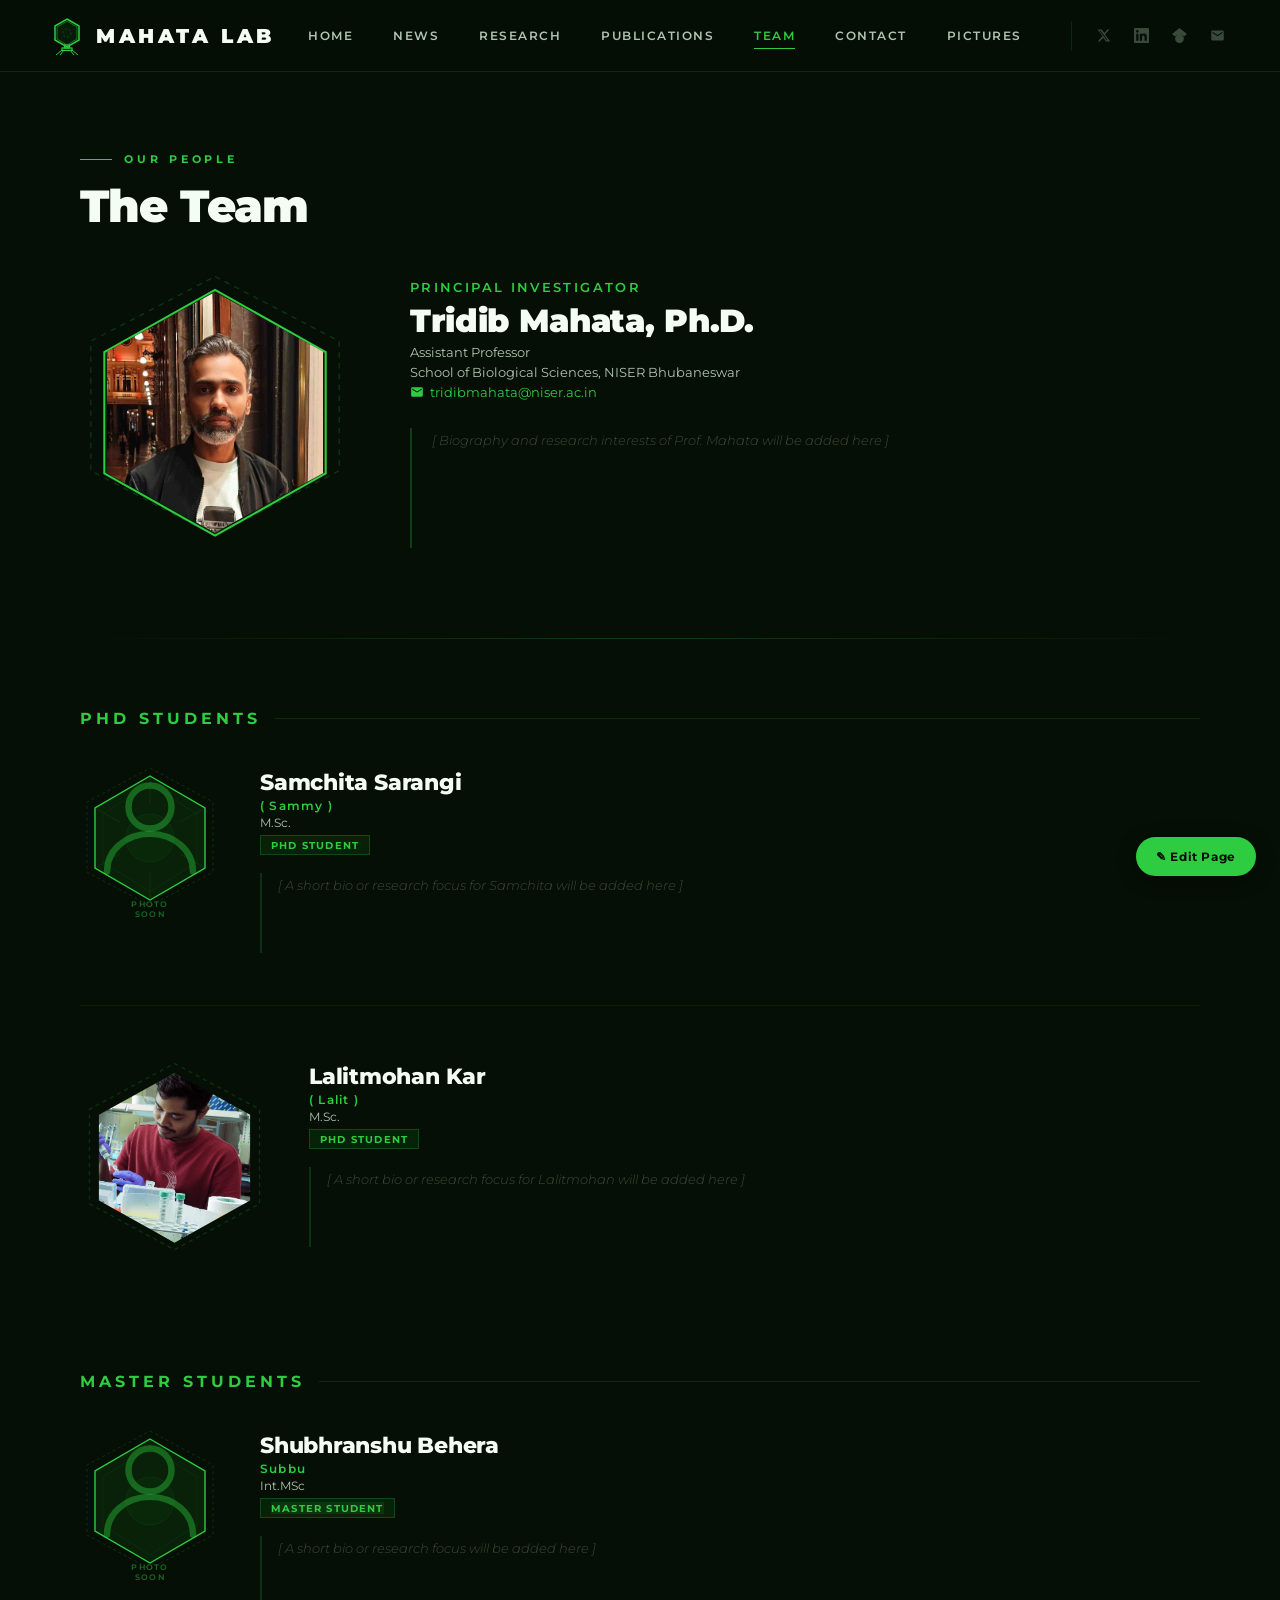
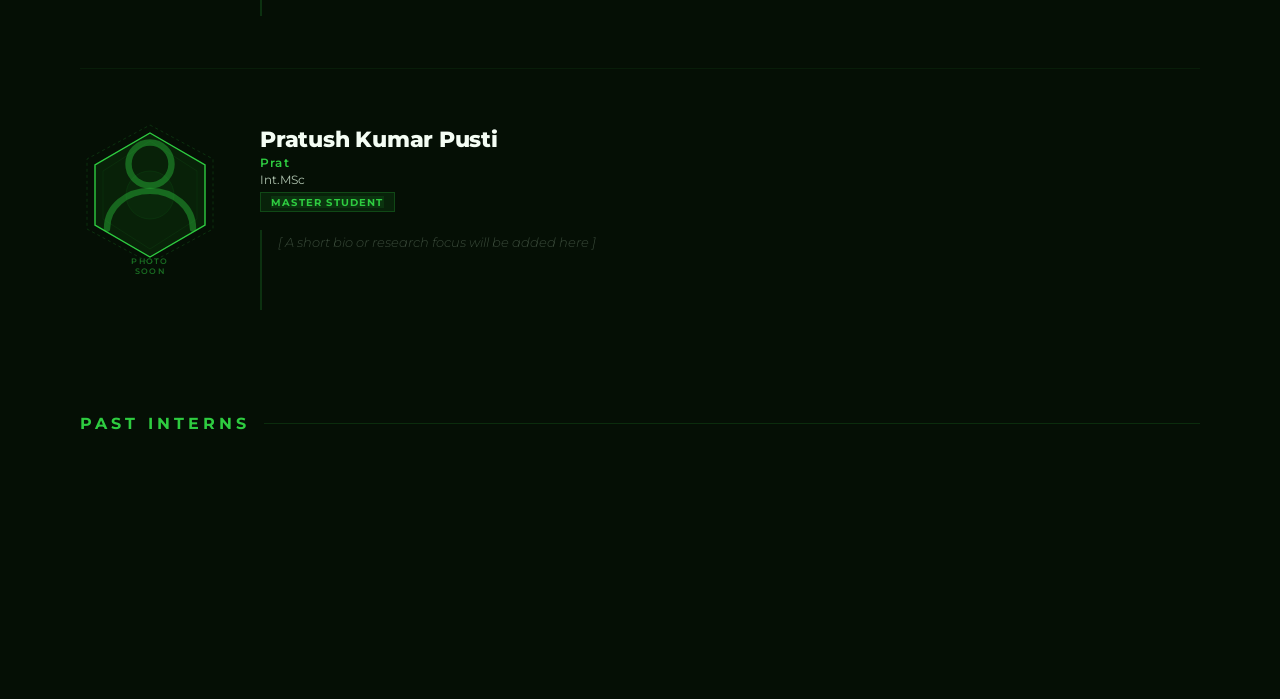
==== index.html @ b9465727 "Update site content — 8/9/2026, 8:30:34 PM" ====
<!DOCTYPE html>
<html lang="en"><head>
<meta charset="UTF-8">
<meta name="viewport" content="width=device-width, initial-scale=1.0">
<title>Mahata Lab</title>
<style>
  /* Publications styles */
  #publications { min-height: 100vh; padding-top: 72px; background: var(--black); }
  .pub-section { padding: 80px 80px 100px; }
  .pub-year-group { margin-bottom: 56px; position: relative; }
  .pub-year { font-size: 0.68rem; font-weight: 700; letter-spacing: 0.35em; color: var(--green-accent); text-transform: uppercase; margin-bottom: 20px; display: flex; align-items: center; gap: 12px; }
  .pub-year::after { content: ''; flex: 1; height: 1px; background: rgba(46,204,64,0.15); }
  .pub-card { background: rgba(10,46,10,0.3); border: 1px solid rgba(46,204,64,0.08); border-left: 2px solid rgba(46,204,64,0.4); padding: 22px 28px; margin-bottom: 10px; transition: all 0.25s; }
  .pub-card:hover { border-left-color: var(--green-accent); background: rgba(10,46,10,0.55); transform: translateX(4px); }
  .pub-title { font-size: 0.92rem; font-weight: 600; color: var(--white); line-height: 1.5; margin-bottom: 6px; }
  .pub-title em { color: var(--green-accent); font-style: normal; font-weight: 700; }
  .pub-authors { font-size: 0.78rem; font-weight: 300; color: var(--gray); line-height: 1.6; margin-bottom: 4px; }
  .pub-authors strong { color: var(--white); font-weight: 600; }
  .pub-journal { font-size: 0.78rem; color: var(--gray-dark); font-style: italic; }
  .pub-preprint { display: inline-block; font-size: 0.62rem; font-weight: 700; letter-spacing: 0.1em; text-transform: uppercase; background: rgba(46,204,64,0.12); color: var(--green-accent); border: 1px solid rgba(46,204,64,0.25); padding: 2px 8px; margin-left: 8px; vertical-align: middle; }
  .pub-equal { font-size: 0.7rem; color: var(--gray-dark); margin-top: 3px; }
</style>
<link href="https://fonts.googleapis.com/css2?family=Montserrat:wght@300;400;600;700;900&amp;family=Montserrat+Alternates:wght@300;400;600&amp;display=swap" rel="stylesheet">
<style>
  :root {
    --green-deep: #0a2e0a;
    --green-dark: #0f3d0f;
    --green-mid: #1a5c1a;
    --green-accent: #2ecc40;
    --green-bright: #39ff14;
    --green-glow: rgba(46,204,64,0.18);
    --black: #050f05;
    --white: #f4fdf4;
    --gray: #b0c4b0;
    --gray-dark: #3a4a3a;
  }

  * { margin: 0; padding: 0; box-sizing: border-box; }

  html { scroll-behavior: smooth; }

  body {
    background: var(--black);
    color: var(--white);
    font-family: 'Montserrat', sans-serif;
    overflow-x: hidden;
  }

  /* ===== HEADER ===== */
  header {
    position: fixed;
    top: 0; left: 0; right: 0;
    z-index: 100;
    display: flex;
    align-items: center;
    justify-content: space-between;
    padding: 0 48px;
    height: 72px;
    background: rgba(5,15,5,0.92);
    backdrop-filter: blur(12px);
    border-bottom: 1px solid rgba(46,204,64,0.15);
  }

  .logo {
    display: flex;
    align-items: center;
    gap: 10px;
    text-decoration: none;
  }

  .logo-text {
    font-family: 'Montserrat', sans-serif;
    font-weight: 900;
    font-size: 1.25rem;
    letter-spacing: 0.18em;
    color: var(--white);
    text-transform: uppercase;
  }

  .logo-text .t-phage {
    display: inline-block;
    position: relative;
  }

  /* T7 phage SVG logo */
  .t7-logo {
    width: 38px;
    height: 38px;
    flex-shrink: 0;
  }

  nav {
    display: flex;
    gap: 4px;
  }

  .social-links {
    display: flex;
    gap: 8px;
    align-items: center;
    margin-left: 16px;
    padding-left: 16px;
    border-left: 1px solid rgba(46,204,64,0.15);
  }

  .social-icon {
    width: 30px;
    height: 30px;
    display: flex;
    align-items: center;
    justify-content: center;
    color: var(--gray-dark);
    transition: all 0.25s;
    text-decoration: none;
    border-radius: 50%;
  }

  .social-icon svg { width: 15px; height: 15px; }
  .social-icon:hover { color: var(--green-accent); background: rgba(46,204,64,0.08); }

  nav a {
    font-family: 'Montserrat', sans-serif;
    font-weight: 600;
    font-size: 0.78rem;
    letter-spacing: 0.12em;
    text-transform: uppercase;
    color: var(--gray);
    text-decoration: none;
    padding: 8px 18px;
    border-radius: 2px;
    transition: all 0.25s;
    position: relative;
  }

  nav a::after {
    content: '';
    position: absolute;
    bottom: 2px; left: 18px; right: 18px;
    height: 1px;
    background: var(--green-accent);
    transform: scaleX(0);
    transition: transform 0.25s;
  }

  nav a:hover { color: var(--white); }
  nav a:hover::after { transform: scaleX(1); }
  nav a.active { color: var(--green-accent); }
  nav a.active::after { transform: scaleX(1); }

  /* ===== SECTIONS ===== */
  .section { display: none; }
  .section.active { display: block; }

  /* ===== HOME ===== */
  #home {
    min-height: 100vh;
    padding-top: 72px;
  }

  /* Hero */
  .hero {
    position: relative;
    min-height: 92vh;
    display: flex;
    align-items: center;
    overflow: hidden;
    padding: 0 80px;
  }

  .hero-bg {
    position: absolute;
    inset: 0;
    background: radial-gradient(ellipse 70% 60% at 60% 50%, rgba(15,61,15,0.6) 0%, transparent 70%),
                radial-gradient(ellipse 40% 40% at 80% 20%, rgba(46,204,64,0.08) 0%, transparent 60%),
                var(--black);
  }

  /* Grid lines */
  .hero-bg::before {
    content: '';
    position: absolute;
    inset: 0;
    background-image:
      linear-gradient(rgba(46,204,64,0.04) 1px, transparent 1px),
      linear-gradient(90deg, rgba(46,204,64,0.04) 1px, transparent 1px);
    background-size: 60px 60px;
  }

  .hero-content {
    position: relative;
    z-index: 2;
    max-width: 600px;
  }

  .hero-eyebrow {
    font-size: 0.72rem;
    font-weight: 600;
    letter-spacing: 0.3em;
    text-transform: uppercase;
    color: var(--green-accent);
    margin-bottom: 20px;
    display: flex;
    align-items: center;
    gap: 12px;
  }

  .hero-eyebrow::before {
    content: '';
    display: block;
    width: 40px;
    height: 1px;
    background: var(--green-accent);
  }

  .hero-title {
    font-size: clamp(2.8rem, 5vw, 4.5rem);
    font-weight: 900;
    line-height: 1.05;
    letter-spacing: -0.02em;
    margin-bottom: 28px;
    color: var(--white);
  }

  .hero-title span {
    color: var(--green-accent);
  }

  .hero-sub {
    font-size: 1rem;
    font-weight: 300;
    line-height: 1.75;
    color: var(--gray);
    max-width: 520px;
  }

  .hero-cta {
    margin-top: 40px;
    display: flex;
    gap: 16px;
    flex-wrap: wrap;
  }

  .btn-primary {
    background: var(--green-accent);
    color: var(--black);
    font-family: 'Montserrat', sans-serif;
    font-weight: 700;
    font-size: 0.8rem;
    letter-spacing: 0.12em;
    text-transform: uppercase;
    padding: 14px 32px;
    border: none;
    cursor: pointer;
    text-decoration: none;
    display: inline-block;
    transition: all 0.25s;
    clip-path: polygon(0 0, calc(100% - 10px) 0, 100% 10px, 100% 100%, 10px 100%, 0 calc(100% - 10px));
  }

  .btn-primary:hover {
    background: var(--green-bright);
    box-shadow: 0 0 24px rgba(57,255,20,0.4);
    transform: translateY(-2px);
  }

  .btn-outline {
    background: transparent;
    color: var(--white);
    font-family: 'Montserrat', sans-serif;
    font-weight: 600;
    font-size: 0.8rem;
    letter-spacing: 0.12em;
    text-transform: uppercase;
    padding: 13px 32px;
    border: 1px solid var(--gray-dark);
    cursor: pointer;
    text-decoration: none;
    display: inline-block;
    transition: all 0.25s;
  }

  .btn-outline:hover {
    border-color: var(--green-accent);
    color: var(--green-accent);
  }

  /* Animation canvas */
  .hero-animation {
    position: absolute;
    right: 0; top: 0; bottom: 0;
    width: 55%;
    z-index: 1;
  }

  #phage-canvas {
    width: 100%;
    height: 100%;
  }

  /* ===== OBJECTIVE SECTION ===== */
  .objective-section {
    padding: 100px 80px;
    background: linear-gradient(180deg, var(--black) 0%, var(--green-deep) 50%, var(--black) 100%);
    position: relative;
  }

  .objective-section::before {
    content: '';
    position: absolute;
    left: 0; right: 0; top: 0;
    height: 1px;
    background: linear-gradient(90deg, transparent, var(--green-accent), transparent);
  }

  .section-label {
    font-size: 0.7rem;
    font-weight: 700;
    letter-spacing: 0.35em;
    text-transform: uppercase;
    color: var(--green-accent);
    margin-bottom: 16px;
    display: flex;
    align-items: center;
    gap: 12px;
  }

  .section-label::before {
    content: '';
    display: block;
    width: 32px;
    height: 1px;
    background: var(--green-accent);
  }

  .section-title {
    font-size: clamp(2rem, 3.5vw, 3rem);
    font-weight: 900;
    letter-spacing: -0.02em;
    margin-bottom: 40px;
    line-height: 1.1;
  }

  .objective-grid {
    display: grid;
    grid-template-columns: 1fr;
    max-width: 760px;
  }

  .objective-text {
    font-size: 1.02rem;
    font-weight: 300;
    line-height: 1.9;
    color: var(--gray);
    position: relative;
    padding-left: 28px;
    border-left: 2px solid var(--green-accent);
  }

  /* ===== FOCUS SECTION ===== */
  .focus-section {
    padding: 100px 80px;
    background: var(--black);
  }

  .focus-grid {
    display: grid;
    grid-template-columns: repeat(3, 1fr);
    gap: 2px;
    margin-top: 60px;
  }

  .focus-card {
    background: var(--green-deep);
    padding: 48px 40px;
    position: relative;
    overflow: hidden;
    transition: all 0.35s;
    cursor: pointer;
    border: 1px solid rgba(46,204,64,0.08);
  }

  .focus-card::before {
    content: '';
    position: absolute;
    inset: 0;
    background: linear-gradient(135deg, rgba(46,204,64,0.08) 0%, transparent 60%);
    opacity: 0;
    transition: opacity 0.35s;
  }

  .focus-card:hover { border-color: rgba(46,204,64,0.35); transform: translateY(-4px); }
  .focus-card:hover::before { opacity: 1; }

  .focus-number {
    font-size: 0.65rem;
    font-weight: 700;
    letter-spacing: 0.3em;
    color: var(--green-accent);
    margin-bottom: 24px;
    opacity: 0.7;
  }

  .focus-icon {
    width: 72px;
    height: 72px;
    margin-bottom: 28px;
  }

  .focus-title {
    font-size: 1.15rem;
    font-weight: 800;
    letter-spacing: -0.01em;
    color: var(--white);
    margin-bottom: 18px;
    line-height: 1.3;
  }

  .focus-desc {
    font-size: 0.88rem;
    font-weight: 300;
    line-height: 1.8;
    color: var(--gray);
  }

  .focus-card-accent {
    position: absolute;
    bottom: 0; left: 0; right: 0;
    height: 2px;
    background: var(--green-accent);
    transform: scaleX(0);
    transition: transform 0.35s;
    transform-origin: left;
  }

  .focus-card:hover .focus-card-accent { transform: scaleX(1); }

  /* ===== OTHER SECTIONS PLACEHOLDER ===== */
  .placeholder-section {
    min-height: 100vh;
    padding-top: 72px;
    display: flex;
    align-items: center;
    justify-content: center;
    flex-direction: column;
    gap: 20px;
    background: var(--black);
  }

  .placeholder-section h2 {
    font-size: 3rem;
    font-weight: 900;
    color: var(--white);
    letter-spacing: -0.02em;
  }

  .placeholder-section p {
    color: var(--gray);
    font-size: 1rem;
    font-weight: 300;
  }

  .placeholder-section .green-bar {
    width: 60px;
    height: 3px;
    background: var(--green-accent);
    margin-bottom: 10px;
  }

  /* ===== NEW FOOTER ===== */
  .site-footer {
    padding: 52px 80px;
    background: var(--green-deep);
    border-top: 1px solid rgba(46,204,64,0.15);
    display: grid;
    grid-template-columns: 1fr 1.5fr 1fr;
    gap: 40px;
    align-items: center;
  }

  .footer-logos { display: flex; align-items: center; gap: 20px; }
  .footer-logo-item { display: flex; flex-direction: column; align-items: center; gap: 6px; }
  .footer-lab-name { font-size: 0.72rem; font-weight: 700; letter-spacing: 0.15em; text-transform: uppercase; color: var(--green-accent); }
  .footer-logo-divider { width: 1px; height: 50px; background: rgba(46,204,64,0.2); }
  .niser-logo-box { border: 1px dashed rgba(46,204,64,0.3); padding: 8px 14px; text-align: center; background: rgba(46,204,64,0.04); }
  .niser-logo-text { display: block; font-size: 1rem; font-weight: 900; color: var(--green-accent); letter-spacing: 0.2em; }
  .niser-logo-sub { display: block; font-size: 0.55rem; color: var(--gray-dark); letter-spacing: 0.1em; margin-top: 2px; }
  .footer-center { text-align: center; }
  .footer-quote { font-size: 0.88rem; font-weight: 300; font-style: italic; color: var(--gray); line-height: 1.7; }
  .quote-mark { font-size: 1.2rem; color: var(--green-accent); font-style: normal; }
  .footer-attr { font-size: 0.72rem; font-weight: 600; letter-spacing: 0.18em; color: var(--green-accent); text-transform: uppercase; margin-top: 8px; }
  .footer-right { text-align: right; }
  .footer-copy { font-size: 0.72rem; color: var(--gray-dark); letter-spacing: 0.05em; }

  /* ===== TEAM SECTION ===== */
  #team { min-height: 100vh; padding-top: 72px; background: var(--black); }
  .team-section { padding: 80px 80px 100px; }
  .team-divider { height: 1px; background: linear-gradient(90deg, transparent, rgba(46,204,64,0.25), transparent); margin: 70px 0; }

  /* PI card */
  .pi-block { display: grid; grid-template-columns: auto 1fr; gap: 60px; align-items: start; }
  .hex-frame-wrap { display: flex; flex-direction: column; align-items: center; gap: 16px; }
  .hex-frame {
    width: 200px; height: 220px;
    position: relative;
    flex-shrink: 0;
  }
  .hex-frame svg { width: 100%; height: 100%; }
  .hex-img-placeholder {
    position: absolute;
    inset: 0;
    display: flex;
    align-items: center;
    justify-content: center;
    flex-direction: column;
    gap: 6px;
  }
  .hex-placeholder-text {
    font-size: 0.6rem;
    font-weight: 600;
    letter-spacing: 0.15em;
    color: rgba(46,204,64,0.5);
    text-transform: uppercase;
    text-align: center;
  }

  .pi-details { padding-top: 8px; }
  .pi-name { font-size: 2rem; font-weight: 900; color: var(--white); letter-spacing: -0.01em; margin-bottom: 4px; }
  .pi-title { font-size: 0.82rem; font-weight: 600; letter-spacing: 0.18em; color: var(--green-accent); text-transform: uppercase; margin-bottom: 6px; }
  .pi-role { font-size: 0.82rem; font-weight: 400; color: var(--gray); margin-bottom: 4px; }
  .pi-email { font-size: 0.82rem; color: var(--green-accent); text-decoration: none; display: inline-flex; align-items: center; gap: 6px; margin-bottom: 28px; }
  .pi-email:hover { text-decoration: underline; }
  .pi-bio-area {
    border-left: 2px solid rgba(46,204,64,0.25);
    padding-left: 20px;
    min-height: 120px;
    color: var(--gray);
    font-size: 0.9rem;
    font-weight: 300;
    line-height: 1.8;
  }
  .pi-bio-placeholder { color: var(--gray-dark); font-style: italic; font-size: 0.8rem; }

  /* PhD students section */
  .team-group { margin-bottom: 50px; }
  .phd-section-title { font-size: 1rem; font-weight: 700; letter-spacing: 0.25em; color: var(--green-accent); text-transform: uppercase; margin-bottom: 36px; display: flex; align-items: center; gap: 14px; }
  .phd-section-title::after { content: ''; flex: 1; height: 1px; background: rgba(46,204,64,0.15); }

  .student-card { display: grid; grid-template-columns: auto 1fr; gap: 40px; align-items: start; margin-bottom: 52px; padding-bottom: 52px; border-bottom: 1px solid rgba(46,204,64,0.07); }
  .student-card:last-child { border-bottom: none; }

  .hex-frame-sm { width: 140px; height: 155px; position: relative; flex-shrink: 0; }
  .hex-frame-sm svg { width: 100%; height: 100%; }
  .hex-frame-sm .hex-img-placeholder { inset: 0; }
  .hex-photo-fill {
    width: 100%; height: 100%; object-fit: cover;
    clip-path: polygon(50% 7%, 90% 27%, 90% 68%, 50% 88%, 10% 68%, 10% 27%);
  }

  .student-details { padding-top: 4px; }
  .student-name { font-size: 1.4rem; font-weight: 800; color: var(--white); letter-spacing: -0.01em; margin-bottom: 2px; }
  .student-nickname { font-size: 0.75rem; color: var(--green-accent); font-weight: 600; letter-spacing: 0.1em; }
  .student-degree { font-size: 0.78rem; font-weight: 400; color: var(--gray); margin-bottom: 4px; margin-top: 2px; }
  .student-role-badge { display: inline-block; font-size: 0.62rem; font-weight: 700; letter-spacing: 0.12em; text-transform: uppercase; background: rgba(46,204,64,0.1); color: var(--green-accent); border: 1px solid rgba(46,204,64,0.22); padding: 3px 10px; margin-bottom: 18px; }
  .student-bio-area { min-height: 80px; color: var(--gray); font-size: 0.88rem; font-weight: 300; line-height: 1.8; border-left: 2px solid rgba(46,204,64,0.18); padding-left: 16px; }

  /* ===== RESEARCH SECTION ===== */
  #research { min-height: 100vh; padding-top: 72px; background: var(--black); }
  .research-section { padding: 80px 80px 100px; }

  /* ===== CUSTOM SECTIONS (added via "+ Add New Section") ===== */
  .generic-section { min-height: 100vh; padding: 152px 80px 100px; }
  .generic-content {
    font-size: 0.95rem; font-weight: 300; line-height: 1.9; color: var(--gray);
    margin: 32px 0 40px; max-width: 720px; min-height: 1.4em;
  }
  .generic-card-list { display: flex; flex-direction: column; gap: 14px; }
  .generic-card {
    position: relative;
    background: rgba(10,46,10,0.3);
    border: 1px solid rgba(46,204,64,0.08);
    border-left: 2px solid rgba(46,204,64,0.4);
    padding: 24px 28px;
    transition: all 0.25s;
  }
  .generic-card:hover { border-left-color: var(--green-accent); background: rgba(10,46,10,0.55); }
  .generic-card-title { font-size: 1rem; font-weight: 700; color: var(--white); margin-bottom: 8px; }
  .generic-card-desc { font-size: 0.88rem; font-weight: 300; line-height: 1.7; color: var(--gray); }
  .remove-section-btn {
    display: none;
    margin-top: 30px;
    background: none;
    border: 1px dashed rgba(220,50,50,0.5);
    color: #e05050;
    font-family: 'Montserrat', sans-serif;
    font-weight: 700;
    font-size: 0.72rem;
    letter-spacing: 0.08em;
    text-transform: uppercase;
    padding: 10px 18px;
    cursor: pointer;
  }
  body.edit-mode-on .remove-section-btn { display: inline-block; }

  @media (max-width: 768px) {
    .generic-section { padding: 120px 24px 60px; }
  }

  /* ===== UNIVERSAL CONTENT BLOCKS (added via +Text / +Photo / +Subsection, work in every section) ===== */
  .extra-content-wrap { padding: 30px 80px 70px; }
  .extra-content-list { display: flex; flex-direction: column; gap: 16px; margin-bottom: 16px; }
  .extra-content-toolbar { display: flex; flex-wrap: wrap; gap: 10px; }
  .extra-content-toolbar .add-item-btn { margin-top: 0; }

  .block-item { position: relative; }
  .block-text .block-content, .block-subsection .block-content {
    font-size: 0.9rem; font-weight: 300; line-height: 1.8; color: var(--gray);
    background: rgba(10,46,10,0.2);
    border: 1px solid rgba(46,204,64,0.08);
    border-left: 2px solid rgba(46,204,64,0.3);
    padding: 18px 22px;
    min-height: 1.4em;
  }
  .block-subsection {
    border: 1px solid rgba(46,204,64,0.15);
    padding: 20px 22px 4px;
    background: rgba(46,204,64,0.03);
  }
  .block-subsection .block-content { border: none; background: none; padding: 0 0 16px; }
  .block-sub-title {
    font-size: 1.05rem; font-weight: 700; color: var(--white); margin-bottom: 12px;
    min-height: 1.2em;
  }
  .block-photo .block-img { max-width: 100%; display: block; border-radius: 6px; }

  @media (max-width: 768px) {
    .extra-content-wrap { padding: 24px 24px 50px; }
  }

  /* ===== RESEARCH TABS ===== */
  .research-tabs {
    display: flex;
    flex-wrap: wrap;
    gap: 4px;
    border-bottom: 1px solid rgba(46,204,64,0.15);
    margin-bottom: 48px;
  }
  .research-tab {
    background: none;
    border: none;
    cursor: pointer;
    font-family: 'Montserrat', sans-serif;
    font-weight: 700;
    font-size: 0.75rem;
    letter-spacing: 0.12em;
    text-transform: uppercase;
    color: var(--gray);
    padding: 14px 22px;
    position: relative;
    transition: color 0.25s;
  }
  .research-tab::after {
    content: '';
    position: absolute;
    bottom: -1px; left: 0; right: 0;
    height: 2px;
    background: var(--green-accent);
    transform: scaleX(0);
    transition: transform 0.25s;
  }
  .research-tab:hover { color: var(--white); }
  .research-tab.active { color: var(--green-accent); }
  .research-tab.active::after { transform: scaleX(1); }
  .research-tab-content { display: none; }
  .research-tab-content.active { display: block; }

  /* ===== NEWS ===== */
  .news-section { min-height: 100vh; padding: 152px 80px 100px; }
  .news-list { display: flex; flex-direction: column; gap: 2px; margin-top: 40px; }
  .news-card {
    display: flex;
    gap: 32px;
    align-items: flex-start;
    background: rgba(10,46,10,0.3);
    border: 1px solid rgba(46,204,64,0.08);
    border-left: 2px solid rgba(46,204,64,0.4);
    padding: 28px 32px;
    transition: all 0.25s;
  }
  .news-card:hover { border-left-color: var(--green-accent); background: rgba(10,46,10,0.55); transform: translateX(4px); }
  .news-date {
    flex-shrink: 0;
    width: 84px;
    font-size: 0.72rem;
    font-weight: 700;
    letter-spacing: 0.2em;
    text-transform: uppercase;
    color: var(--green-accent);
    padding-top: 3px;
  }
  .news-title { font-size: 1rem; font-weight: 700; color: var(--white); margin-bottom: 8px; line-height: 1.4; }
  .news-desc { font-size: 0.88rem; font-weight: 300; line-height: 1.75; color: var(--gray); }

  @media (max-width: 768px) {
    .news-section { padding: 120px 24px 60px; }
    .news-card { flex-direction: column; gap: 8px; }
  }
  .research-coming { display: flex; flex-direction: column; align-items: center; justify-content: center; min-height: 50vh; gap: 18px; text-align: center; }
  .research-coming h3 { font-size: 1.4rem; font-weight: 700; color: var(--white); }
  .research-coming p { color: var(--gray); font-size: 0.9rem; max-width: 480px; line-height: 1.7; }

  /* ===== PICTURES SECTION ===== */
  #pictures { min-height: 100vh; padding-top: 72px; background: var(--black); }
  .pictures-section { padding: 80px 80px 100px; }
  .pictures-coming { display: flex; flex-direction: column; align-items: center; justify-content: center; min-height: 50vh; gap: 18px; text-align: center; }

  /* ===== CONTACT SECTION ===== */
  #contact { min-height: 100vh; padding-top: 72px; background: var(--black); }
  .contact-section { padding: 80px 80px 100px; display: grid; grid-template-columns: 1fr 1fr; gap: 80px; align-items: start; }
  .contact-lab-name { font-size: 2.2rem; font-weight: 900; color: var(--white); letter-spacing: -0.02em; margin-bottom: 6px; }
  .contact-tagline { font-size: 0.8rem; color: var(--green-accent); font-weight: 600; letter-spacing: 0.2em; text-transform: uppercase; margin-bottom: 36px; }
  .contact-detail-block { margin-bottom: 24px; }
  .contact-label { font-size: 0.65rem; font-weight: 700; letter-spacing: 0.3em; color: var(--green-accent); text-transform: uppercase; margin-bottom: 6px; }
  .contact-value { font-size: 0.92rem; font-weight: 300; color: var(--gray); line-height: 1.8; }
  .contact-value a { color: var(--green-accent); text-decoration: none; }
  .contact-value a:hover { text-decoration: underline; }
  .contact-logo-area { display: flex; flex-direction: column; align-items: center; justify-content: flex-start; padding-top: 20px; gap: 24px; }
  .contact-logo-svg { opacity: 0.85; }
  .contact-map-placeholder { width: 100%; height: 280px; border: 1px dashed rgba(46,204,64,0.2); background: rgba(10,46,10,0.15); display: flex; align-items: center; justify-content: center; flex-direction: column; gap: 10px; margin-top: 30px; }
  .contact-map-placeholder p { font-size: 0.75rem; color: var(--gray-dark); letter-spacing: 0.1em; }

  @media (max-width: 900px) {
    .site-footer { grid-template-columns: 1fr; text-align: center; padding: 40px 32px; }
    .footer-logos { justify-content: center; }
    .footer-right { text-align: center; }
    .pi-block { grid-template-columns: 1fr; }
    .hex-frame-wrap { align-items: flex-start; }
    .student-card { grid-template-columns: 1fr; }
    .contact-section { grid-template-columns: 1fr; }
    .team-section, .research-section, .contact-section, .pub-section, .pictures-section { padding: 60px 32px; }
  }

  /* ===== SCROLLBAR ===== */
  ::-webkit-scrollbar { width: 5px; }
  ::-webkit-scrollbar-track { background: var(--black); }
  ::-webkit-scrollbar-thumb { background: var(--green-mid); border-radius: 3px; }
</style>
<style>
  /* ===== EASY-EDIT MODE (no-code editing toolbar) ===== */
  .edit-toolbar {
    display: none;
    position: fixed;
    bottom: 24px;
    right: 24px;
    z-index: 500;
    flex-direction: column;
    align-items: flex-end;
    gap: 10px;
    font-family: 'Montserrat', sans-serif;
  }
  .edit-toolbar.visible { display: flex; }
  .edit-toolbar button {
    font-family: 'Montserrat', sans-serif;
    font-weight: 700;
    font-size: 0.78rem;
    letter-spacing: 0.05em;
    color: var(--black);
    background: var(--green-accent);
    border: none;
    padding: 12px 20px;
    border-radius: 30px;
    cursor: pointer;
    box-shadow: 0 4px 18px rgba(0,0,0,0.4);
    transition: all 0.2s;
  }
  .edit-toolbar button:hover { background: var(--green-bright); transform: translateY(-2px); }
  .edit-toolbar #save-btn { background: var(--white); }
  .edit-help-box {
    max-width: 260px;
    background: rgba(5,15,5,0.95);
    border: 1px solid rgba(46,204,64,0.35);
    color: var(--gray);
    font-size: 0.75rem;
    font-weight: 300;
    line-height: 1.6;
    padding: 14px 16px;
    border-radius: 10px;
  }
  .edit-help-box strong { color: var(--green-accent); }

  .color-toolbar {
    display: flex;
    align-items: center;
    gap: 8px;
    background: rgba(5,15,5,0.95);
    border: 1px solid rgba(46,204,64,0.35);
    padding: 10px 14px;
    border-radius: 30px;
  }
  .color-toolbar button {
    width: 24px; height: 24px;
    border-radius: 50%;
    border: 1px solid rgba(255,255,255,0.3);
    padding: 0;
    box-shadow: none;
  }
  .color-toolbar button:hover { transform: scale(1.15); }
  .color-toolbar .clear-color-btn {
    width: auto; height: 24px; border-radius: 12px;
    background: transparent; border: 1px solid rgba(255,255,255,0.3);
    color: var(--gray); font-size: 0.65rem; padding: 0 10px;
  }
  .format-btn {
    width: 26px; height: 26px; border-radius: 5px;
    background: rgba(255,255,255,0.06); border: 1px solid rgba(255,255,255,0.25);
    color: var(--white); font-size: 0.8rem; font-family: 'Montserrat', sans-serif;
    display: flex; align-items: center; justify-content: center; padding: 0;
  }
  .format-btn:hover { background: rgba(46,204,64,0.2); }

  /* Camera / replace-photo button on hex frames, edit mode only */
  .photo-upload-btn {
    display: none;
    position: absolute;
    bottom: 4px;
    right: 4px;
    width: 30px;
    height: 30px;
    border-radius: 50%;
    background: var(--green-accent);
    color: var(--black);
    border: none;
    align-items: center;
    justify-content: center;
    font-size: 0.9rem;
    cursor: pointer;
    z-index: 6;
  }
  body.edit-mode-on .photo-upload-btn { display: flex; }
  .resize-hex-btn {
    display: none;
    position: absolute;
    bottom: 4px;
    left: 4px;
    width: 26px;
    height: 26px;
    border-radius: 50%;
    background: rgba(46,204,64,0.25);
    color: var(--white);
    border: 1px solid rgba(46,204,64,0.5);
    align-items: center;
    justify-content: center;
    font-size: 0.75rem;
    cursor: pointer;
    z-index: 6;
  }
  body.edit-mode-on .resize-hex-btn { display: flex; }
  .hex-frame, .hex-frame-sm { position: relative; }

  /* GitHub login modal */
  .gh-modal-overlay {
    position: fixed; inset: 0; z-index: 1000;
    background: rgba(0,0,0,0.7);
    display: flex; align-items: center; justify-content: center;
  }
  .gh-modal {
    background: #0a1a0a;
    border: 1px solid rgba(46,204,64,0.3);
    border-radius: 12px;
    padding: 32px;
    width: 420px;
    max-width: 90vw;
    max-height: 85vh;
    overflow-y: auto;
    font-family: 'Montserrat', sans-serif;
    color: var(--white);
  }
  .gh-modal h3 { margin-bottom: 10px; color: var(--green-accent); }
  .gh-modal p { font-size: 0.82rem; color: var(--gray); line-height: 1.6; margin-bottom: 16px; }
  .gh-modal label { display: block; font-size: 0.72rem; color: var(--gray); text-transform: uppercase; letter-spacing: 0.06em; margin: 12px 0 6px; }
  .gh-modal input[type="text"], .gh-modal input[type="password"] {
    width: 100%; background: rgba(255,255,255,0.05); border: 1px solid rgba(46,204,64,0.25);
    color: var(--white); padding: 10px 12px; border-radius: 6px; font-family: inherit; font-size: 0.85rem;
  }
  .gh-modal summary { cursor: pointer; font-size: 0.8rem; color: var(--gray); }
  .gh-modal-buttons { display: flex; justify-content: flex-end; gap: 10px; margin-top: 22px; }
  .gh-btn-primary, .gh-btn-secondary {
    font-family: 'Montserrat', sans-serif; font-weight: 700; font-size: 0.78rem;
    padding: 10px 20px; border-radius: 6px; cursor: pointer; border: none;
  }
  .gh-btn-primary { background: var(--green-accent); color: var(--black); }
  .gh-btn-secondary { background: transparent; color: var(--gray); border: 1px solid rgba(255,255,255,0.2); }

  /* Highlight editable fields only while Edit Mode is on */
  body.edit-mode-on [contenteditable="true"] {
    outline: 1px dashed rgba(46,204,64,0.5);
    outline-offset: 2px;
    cursor: text;
    border-radius: 2px;
  }
  body.edit-mode-on [contenteditable="true"]:hover,
  body.edit-mode-on [contenteditable="true"]:focus {
    outline: 1px solid var(--green-accent);
    background: rgba(46,204,64,0.06);
  }

  /* Add / remove controls for repeatable items (News, Publications, Team) — hidden unless Edit Mode is on */
  .news-card, .pub-card, .student-card { position: relative; }
  .remove-btn {
    display: none;
    position: absolute;
    top: 8px;
    right: 8px;
    width: 24px;
    height: 24px;
    align-items: center;
    justify-content: center;
    background: rgba(220,50,50,0.85);
    color: #fff;
    border: none;
    border-radius: 50%;
    font-size: 0.9rem;
    line-height: 1;
    cursor: pointer;
    z-index: 5;
  }
  .remove-btn:hover { background: #e03030; }
  body.edit-mode-on .remove-btn { display: flex; }

  /* Drag-to-reorder handles for News, Publications, Team, and What-We-Study cards */
  .drag-handle {
    display: none;
    position: absolute;
    top: 8px;
    left: 8px;
    width: 26px;
    height: 26px;
    align-items: center;
    justify-content: center;
    background: rgba(46,204,64,0.15);
    border: 1px solid rgba(46,204,64,0.4);
    color: var(--green-accent);
    border-radius: 6px;
    cursor: grab;
    font-size: 0.9rem;
    z-index: 5;
    user-select: none;
  }
  .drag-handle:active { cursor: grabbing; }
  body.edit-mode-on .drag-handle { display: flex; }
  body.edit-mode-on nav a { cursor: grab; }
  .dragging { opacity: 0.35; }

  .add-item-btn {
    display: none;
    margin-top: 20px;
    background: none;
    border: 1px dashed rgba(46,204,64,0.5);
    color: var(--green-accent);
    font-family: 'Montserrat', sans-serif;
    font-weight: 700;
    font-size: 0.78rem;
    letter-spacing: 0.08em;
    text-transform: uppercase;
    padding: 12px 22px;
    cursor: pointer;
    transition: all 0.2s;
  }
  .add-item-btn:hover { background: rgba(46,204,64,0.08); }
  body.edit-mode-on .add-item-btn { display: inline-block; }
</style>
</head>
<body class="">

<!-- ===== EASY-EDIT TOOLBAR ===== -->
<div class="edit-toolbar visible" id="edit-toolbar">
  <div id="edit-help" class="edit-help-box" style="display: none;">
    <strong>Edit Mode is on.</strong><br>
    Click any dashed text box to edit it. Select text and use the colors above to recolor it.<br>
    Use the green <strong>+ Add</strong> buttons on News, Publications, and Team to add entries, and the red <strong>×</strong> on a card to remove it.<br>
    Click the camera icon on a photo to replace it.<br>
    When you're done, click <strong>Save &amp; Publish</strong> — your changes go live on the site in about a minute.<br>
    <a href="#" onclick="forgetGhLogin(); return false;" style="color:var(--gray);font-size:0.7rem;">Not you? Forget this device's access key</a>
  </div>
  <div id="color-toolbar" class="color-toolbar" style="display: none;">
    <button class="format-btn" style="font-weight:900;" onclick="applyFormat('bold')" title="Bold">B</button>
    <button class="format-btn" style="font-style:italic;" onclick="applyFormat('italic')" title="Italic">I</button>
    <button class="format-btn" style="text-decoration:underline;" onclick="applyFormat('underline')" title="Underline">U</button>
    <span style="color:var(--gray);font-size:0.7rem;margin:0 2px 0 6px;">Color:</span>
    <button style="background:#ffffff" onclick="applyColor('#ffffff')" title="White"></button>
    <button style="background:#2ecc40" onclick="applyColor('#2ecc40')" title="Green"></button>
    <button style="background:#a9b4a9" onclick="applyColor('#a9b4a9')" title="Gray"></button>
    <button style="background:#e8b84b" onclick="applyColor('#e8b84b')" title="Gold"></button>
    <button style="background:#e05050" onclick="applyColor('#e05050')" title="Red"></button>
    <button style="background:#4a90e2" onclick="applyColor('#4a90e2')" title="Blue"></button>
    <button style="background:#b366e0" onclick="applyColor('#b366e0')" title="Purple"></button>
    <button style="background:#ff9d4d" onclick="applyColor('#ff9d4d')" title="Orange"></button>
    <button class="clear-color-btn" onclick="applyColor('')" title="Reset color/formatting">Reset</button>
  </div>
  <button id="add-section-btn" onclick="addNewSection()" style="display: none;">+ Add New Section</button>
  <button id="publish-btn" onclick="publishToGitHub()" style="display: none;" disabled="">Publishing…</button>
  <button id="backup-btn" onclick="downloadBackup()" style="display: none;">⬇ Download Backup</button>
  <button id="edit-toggle-btn" onclick="toggleEditMode()">✎ Edit Page</button>
</div>

<!-- ===== GITHUB LOGIN MODAL ===== -->
<div id="gh-login-modal" class="gh-modal-overlay" style="display:none;">
  <div class="gh-modal">
    <h3>Connect to GitHub to Edit</h3>
    <p>Paste your GitHub access key below. This is only used by your own browser to save changes directly to your GitHub repository — it is never sent anywhere else.</p>
    <label>Access key (Personal Access Token)</label>
    <input type="password" id="gh-token-input" placeholder="ghp_xxxxxxxxxxxxxxxxxxxx">
    <label style="display:flex;align-items:center;gap:8px;margin-top:10px;">
      <input type="checkbox" id="gh-remember" checked="" style="width:auto;"> Remember on this device
    </label>

    <details style="margin-top:14px;">
      <summary>Repository details (auto-detected — only change if wrong)</summary>
      <label>GitHub username / organization</label>
      <input type="text" id="gh-owner-input">
      <label>Repository name</label>
      <input type="text" id="gh-repo-input">
      <label>File path in repo</label>
      <input type="text" id="gh-path-input">
      <label>Branch</label>
      <input type="text" id="gh-branch-input">
    </details>

    <div class="gh-modal-buttons">
      <button class="gh-btn-secondary" onclick="closeGhModal()">Cancel</button>
      <button class="gh-btn-primary" onclick="confirmGhLogin()">Connect</button>
    </div>
  </div>
</div>


<!-- HEADER -->
<header>
  <a class="logo" href="#" onclick="showSection('home')">
    <!-- T7 Phage logo SVG -->
    <svg class="t7-logo" viewBox="0 0 38 38" fill="none" xmlns="http://www.w3.org/2000/svg">
      <!-- Icosahedral head -->
      <polygon points="19,2 31,9 31,23 19,30 7,23 7,9" fill="none" stroke="#2ecc40" stroke-width="1.5"></polygon>
      <polygon points="19,4 29,10 29,22 19,28 9,22 9,10" fill="rgba(46,204,64,0.08)" stroke="#2ecc40" stroke-width="0.5"></polygon>
      <!-- Neck/connector -->
      <rect x="16.5" y="28" width="5" height="3" fill="none" stroke="#2ecc40" stroke-width="1.2"></rect>
      <!-- Baseplate -->
      <rect x="14" y="31" width="10" height="2.5" fill="none" stroke="#2ecc40" stroke-width="1.2"></rect>
      <!-- Tail fibers - 3 each side -->
      <line x1="14" y1="33" x2="8" y2="38" stroke="#2ecc40" stroke-width="1"></line>
      <line x1="16" y1="33" x2="12" y2="38" stroke="#2ecc40" stroke-width="1"></line>
      <line x1="24" y1="33" x2="30" y2="38" stroke="#2ecc40" stroke-width="1"></line>
      <line x1="22" y1="33" x2="26" y2="38" stroke="#2ecc40" stroke-width="1"></line>
      <!-- DNA inside head suggestion -->
      <circle cx="19" cy="16" r="4" fill="none" stroke="rgba(46,204,64,0.3)" stroke-width="0.8" stroke-dasharray="2,2"></circle>
    </svg>
    <span class="logo-text">Mahata Lab</span>
  </a>

  <nav>
    <a href="#" class="" data-section="home" onclick="showSection('home', this)" draggable="false">Home</a>
    <a href="#" data-section="news" onclick="showSection('news', this)" draggable="false" class="">News</a>
    <a href="#" data-section="research" onclick="showSection('research', this)" class="" draggable="false">Research</a>
    <a href="#" data-section="publications" onclick="showSection('publications', this)" draggable="false" class="">Publications</a>
    <a href="#" data-section="team" onclick="showSection('team', this)" draggable="false" class="active">Team</a>
    <a href="#" data-section="contact" onclick="showSection('contact', this)" class="" draggable="false">Contact</a>
    <a href="#" data-section="pictures" onclick="showSection('pictures', this)" draggable="false">Pictures</a>
  </nav>
  <!-- Social Media Icons -->
  <div class="social-links">
    <a href="#" class="social-icon" title="Twitter / X" target="_blank">
      <svg viewBox="0 0 24 24" fill="none" xmlns="http://www.w3.org/2000/svg"><path d="M18.244 2.25h3.308l-7.227 8.26 8.502 11.24H16.17l-4.714-6.231-5.401 6.231H2.742l7.737-8.835L2.25 2.25h6.945l4.265 5.633 4.784-5.633Zm-1.161 17.52h1.833L7.084 4.126H5.117L17.083 19.77Z" fill="currentColor"></path></svg>
    </a>
    <a href="#" class="social-icon" title="LinkedIn" target="_blank">
      <svg viewBox="0 0 24 24" fill="none" xmlns="http://www.w3.org/2000/svg"><path d="M20.447 20.452h-3.554v-5.569c0-1.328-.027-3.037-1.852-3.037-1.853 0-2.136 1.445-2.136 2.939v5.667H9.351V9h3.414v1.561h.046c.477-.9 1.637-1.85 3.37-1.85 3.601 0 4.267 2.37 4.267 5.455v6.286zM5.337 7.433a2.062 2.062 0 0 1-2.063-2.065 2.064 2.064 0 1 1 2.063 2.065zm1.782 13.019H3.555V9h3.564v11.452zM22.225 0H1.771C.792 0 0 .774 0 1.729v20.542C0 23.227.792 24 1.771 24h20.451C23.2 24 24 23.227 24 22.271V1.729C24 .774 23.2 0 22.222 0h.003z" fill="currentColor"></path></svg>
    </a>
    <a href="#" class="social-icon" title="Google Scholar" target="_blank">
      <svg viewBox="0 0 24 24" fill="none" xmlns="http://www.w3.org/2000/svg"><path d="M12 24a7 7 0 1 1 0-14 7 7 0 0 1 0 14zm0-24L0 9.5l4.838 3.94A8 8 0 0 1 12 10a8 8 0 0 1 7.162 3.44L24 9.5 12 0z" fill="currentColor"></path></svg>
    </a>
    <a href="mailto:tridibmahata@niser.ac.in" class="social-icon" title="Email">
      <svg viewBox="0 0 24 24" fill="none" xmlns="http://www.w3.org/2000/svg"><path d="M20 4H4c-1.1 0-2 .9-2 2v12c0 1.1.9 2 2 2h16c1.1 0 2-.9 2-2V6c0-1.1-.9-2-2-2zm0 4-8 5-8-5V6l8 5 8-5v2z" fill="currentColor"></path></svg>
    </a>
  </div>
</header>

<!-- HOME SECTION -->
<div id="home" class="section">
  <!-- HERO -->
  <section class="hero">
    <div class="hero-bg"></div>

    <div class="hero-content">
      <p class="hero-eyebrow" contenteditable="false">Microbiology · Genomics · Biochemistry</p>
      <h1 class="hero-title" contenteditable="false">
        The Molecular<br>
        <span>Arms Race</span><br>
        Never Ends
      </h1>
      <p class="hero-sub" contenteditable="false">
        Decoding the ancient conflict between bacteria and bacteriophages — 
        a battle billions of years in the making. We uncover the molecular weapons 
        and defenses that shape microbial life, translating discoveries into tools for 
        biotechnology and medicine.
      </p>
      <div class="hero-cta">
        <a href="#" class="btn-primary" onclick="showSection('research', document.querySelector('nav a[data-section=research]'))">Read More</a>
        <a href="#" class="btn-outline" onclick="showSection('contact', document.querySelector('nav a[data-section=contact]'))">Join the Lab</a>
      </div>
    </div>

    <!-- ANIMATION 1: hero background particles — see "ANIMATION 1" in the JavaScript near the end of this file -->
    <div class="hero-animation">
      <canvas id="phage-canvas" width="800" height="500"></canvas>
    </div>
    <!-- end ANIMATION 1 -->
  </section>

  <!-- OBJECTIVE -->
  <section class="objective-section">
    <div class="section-label" contenteditable="false">Our Mission</div>
    <h2 class="section-title" contenteditable="false">Lab Objective</h2>
    <div class="objective-grid">
      <div>
        <p class="objective-text" contenteditable="false">
          Our lab explores the fascinating molecular conflict between bacteria and bacteriophages — 
          a never-ending evolutionary arms race that has been ongoing for billions of years. 
          Our aim is to uncover fundamental mechanisms of microbial warfare: how phages take over 
          their bacterial hosts and how bacteria defend themselves against phage attack.<br><br>
          Using a combination of microbial genetics, molecular biology, genomics, and biochemistry, 
          we investigate these interactions and translate our discoveries into innovative tools for 
          biotechnology and medicine.
        </p>
      </div>
    </div>
  </section>

  <!-- RESEARCH FOCUS -->
  <section class="focus-section">
    <div class="section-label" contenteditable="false">Research Focus</div>
    <h2 class="section-title" contenteditable="false">What We Study</h2>

    <div class="focus-grid">

      <!-- Focus 1 -->
      <div class="focus-card" onclick="goToResearchTab('discovery')"><div class="drag-handle" draggable="true" title="Drag to reorder">⠿</div>
        <div class="focus-number" contenteditable="false">01 — Discovery</div>
        <!-- Icon: Genomic island / shield with DNA -->
        <svg class="focus-icon" viewBox="0 0 72 72" fill="none" xmlns="http://www.w3.org/2000/svg">
          <circle cx="36" cy="36" r="30" fill="rgba(46,204,64,0.07)" stroke="rgba(46,204,64,0.3)" stroke-width="1"></circle>
          <!-- Shield -->
          <path d="M36 12 L52 20 L52 40 C52 52 36 60 36 60 C36 60 20 52 20 40 L20 20 Z" fill="rgba(46,204,64,0.12)" stroke="#2ecc40" stroke-width="1.5"></path>
          <!-- DNA helix inside -->
          <path d="M30 28 Q36 32 30 36 Q36 40 30 44" stroke="#2ecc40" stroke-width="1.8" fill="none" stroke-linecap="round"></path>
          <path d="M42 28 Q36 32 42 36 Q36 40 42 44" stroke="#2ecc40" stroke-width="1.8" fill="none" stroke-linecap="round"></path>
          <line x1="30" y1="28" x2="42" y2="28" stroke="rgba(46,204,64,0.5)" stroke-width="1"></line>
          <line x1="30" y1="36" x2="42" y2="36" stroke="rgba(46,204,64,0.5)" stroke-width="1"></line>
          <line x1="30" y1="44" x2="42" y2="44" stroke="rgba(46,204,64,0.5)" stroke-width="1"></line>
        </svg>
        <h3 class="focus-title" contenteditable="false">Discovery of Novel Bacterial Immune Systems</h3>
        <p class="focus-desc" contenteditable="false">
          We explore the GMT mobile genomic island — a hotspot of bacterial defense systems — along with 
          other defense islands and environmental microbiomes, to discover new anti-phage systems. 
          Understanding these systems may reveal evolutionary parallels to human immune pathways.
        </p>
        <div class="focus-card-accent"></div>
      </div>

      <!-- Focus 2 -->
      <div class="focus-card" onclick="goToResearchTab('mechanisms')"><div class="drag-handle" draggable="true" title="Drag to reorder">⠿</div>
        <div class="focus-number" contenteditable="false">02 — Mechanisms</div>
        <!-- Icon: Phage breaking shield / counter defense -->
        <svg class="focus-icon" viewBox="0 0 72 72" fill="none" xmlns="http://www.w3.org/2000/svg">
          <circle cx="36" cy="36" r="30" fill="rgba(46,204,64,0.07)" stroke="rgba(46,204,64,0.3)" stroke-width="1"></circle>
          <!-- Phage body -->
          <polygon points="36,10 46,17 46,30 36,37 26,30 26,17" fill="rgba(46,204,64,0.15)" stroke="#2ecc40" stroke-width="1.5"></polygon>
          <!-- Tail -->
          <rect x="33.5" y="37" width="5" height="5" fill="none" stroke="#2ecc40" stroke-width="1.2"></rect>
          <rect x="31" y="42" width="10" height="2" fill="none" stroke="#2ecc40" stroke-width="1.2"></rect>
          <!-- Tail fibers -->
          <line x1="31" y1="44" x2="26" y2="50" stroke="#2ecc40" stroke-width="1"></line>
          <line x1="33" y1="44" x2="30" y2="50" stroke="#2ecc40" stroke-width="1"></line>
          <line x1="41" y1="44" x2="46" y2="50" stroke="#2ecc40" stroke-width="1"></line>
          <line x1="39" y1="44" x2="42" y2="50" stroke="#2ecc40" stroke-width="1"></line>
          <!-- Inhibitor lightning bolt -->
          <path d="M50 14 L44 26 L49 26 L43 40" stroke="#39ff14" stroke-width="2" fill="none" stroke-linecap="round" stroke-linejoin="round"></path>
        </svg>
        <h3 class="focus-title" contenteditable="false">Unravelling Phage Counter-Defense Strategies</h3>
        <p class="focus-desc" contenteditable="false">
          Phages have evolved remarkable strategies to overcome bacterial defenses, including direct 
          inhibitors that neutralize immune systems. We study these counter-defense mechanisms to 
          understand how phages disarm host immunity and harness these molecular tools for therapeutic applications.
        </p>
        <div class="focus-card-accent"></div>
      </div>

      <!-- Focus 3 -->
      <div class="focus-card" onclick="goToResearchTab('therapeutics')"><div class="drag-handle" draggable="true" title="Drag to reorder">⠿</div>
        <div class="focus-number" contenteditable="false">03 — Therapeutics</div>
        <!-- Icon: Protein/antimicrobial targeting bacteria -->
        <svg class="focus-icon" viewBox="0 0 72 72" fill="none" xmlns="http://www.w3.org/2000/svg">
          <circle cx="36" cy="36" r="30" fill="rgba(46,204,64,0.07)" stroke="rgba(46,204,64,0.3)" stroke-width="1"></circle>
          <!-- Bacteria cell oval -->
          <ellipse cx="36" cy="42" rx="18" ry="12" fill="rgba(46,204,64,0.1)" stroke="#2ecc40" stroke-width="1.5"></ellipse>
          <!-- Flagella -->
          <path d="M54 42 Q60 36 58 28" stroke="#2ecc40" stroke-width="1" fill="none" stroke-linecap="round"></path>
          <path d="M18 42 Q12 38 14 28" stroke="#2ecc40" stroke-width="1" fill="none" stroke-linecap="round"></path>
          <!-- Protein arrow targeting -->
          <path d="M36 14 L36 28" stroke="#39ff14" stroke-width="2" stroke-linecap="round"></path>
          <polygon points="36,30 31,21 41,21" fill="#39ff14"></polygon>
          <!-- Target crosshair on bacteria -->
          <circle cx="36" cy="42" r="5" stroke="rgba(57,255,20,0.6)" stroke-width="1" fill="none"></circle>
          <line x1="36" y1="37" x2="36" y2="47" stroke="rgba(57,255,20,0.6)" stroke-width="1"></line>
          <line x1="31" y1="42" x2="41" y2="42" stroke="rgba(57,255,20,0.6)" stroke-width="1"></line>
        </svg>
        <h3 class="focus-title" contenteditable="false">Exploring Phage-Encoded Antimicrobials</h3>
        <p class="focus-desc" contenteditable="false">
          Phages encode a vast repertoire of proteins targeting diverse bacterial metabolic processes. 
          We identify phage-encoded proteins with antimicrobial activity, elucidate their mechanisms of 
          action, and explore their potential to combat multidrug-resistant bacteria.
        </p>
        <div class="focus-card-accent"></div>
      </div>

    </div>
  </section>

  <!-- FOOTER -->
  <footer class="site-footer">
    <div class="footer-logos">
      <!-- Lab Logo -->
      <div class="footer-logo-item">
        <svg width="44" height="44" viewBox="0 0 38 38" fill="none" xmlns="http://www.w3.org/2000/svg">
          <polygon points="19,2 31,9 31,23 19,30 7,23 7,9" fill="none" stroke="#2ecc40" stroke-width="1.5"></polygon>
          <polygon points="19,4 29,10 29,22 19,28 9,22 9,10" fill="rgba(46,204,64,0.08)" stroke="#2ecc40" stroke-width="0.5"></polygon>
          <rect x="16.5" y="28" width="5" height="3" fill="none" stroke="#2ecc40" stroke-width="1.2"></rect>
          <rect x="14" y="31" width="10" height="2.5" fill="none" stroke="#2ecc40" stroke-width="1.2"></rect>
          <line x1="14" y1="33" x2="8" y2="38" stroke="#2ecc40" stroke-width="1"></line>
          <line x1="16" y1="33" x2="12" y2="38" stroke="#2ecc40" stroke-width="1"></line>
          <line x1="24" y1="33" x2="30" y2="38" stroke="#2ecc40" stroke-width="1"></line>
          <line x1="22" y1="33" x2="26" y2="38" stroke="#2ecc40" stroke-width="1"></line>
          <circle cx="19" cy="16" r="4" fill="none" stroke="rgba(46,204,64,0.3)" stroke-width="0.8" stroke-dasharray="2,2"></circle>
        </svg>
        <span class="footer-lab-name" contenteditable="false">Mahata Lab</span>
      </div>
      <!-- Divider -->
      <div class="footer-logo-divider"></div>
      <!-- NISER Logo placeholder -->
      <div class="footer-logo-item niser-placeholder" title="NISER Logo – to be added">
        <div class="niser-logo-box" id="niser-logo-frame" style="position:relative;">
          <span class="niser-logo-text" contenteditable="false">NISER</span>
          <span class="niser-logo-sub" contenteditable="false">Logo Coming Soon</span>
          <button class="photo-upload-btn" style="bottom:-10px;right:-10px;" title="Upload logo" onclick="document.getElementById('file-niser-logo').click()">📷</button>
          <input type="file" id="file-niser-logo" accept="image/*" style="display:none" onchange="handleLogoUpload(event,'niser-logo-frame')">
        </div>
      </div>
      <button class="add-item-btn" onclick="addFooterLogoItem()">+ Add Logo</button>
    </div>
    <div class="footer-center">
      <p class="footer-quote" contenteditable="false">
        <span class="quote-mark">"</span>In the fields of observation, chance only favours the mind which is prepared…<span class="quote-mark">"</span>
      </p>
      <p class="footer-attr" contenteditable="false">— Louis Pasteur</p>
    </div>
    <div class="footer-right">
      <p class="footer-copy" contenteditable="false"><span style="color: rgb(255, 255, 255);">© 2025 Mahata Lab · NISER Bhubaneswar</span></p>
      <p class="footer-copy" style="margin-top:4px;" contenteditable="false"><span style="color: rgb(255, 255, 255);">School of Biological Sciences</span></p>
      <button class="add-item-btn" style="margin-top:8px;" onclick="addFooterCreditLine()">+ Add Credit Line</button>
    </div>
  </footer>
<div class="extra-content-wrap"><div class="extra-content-list" data-section="home"><div class="block-item block-text"><div class="drag-handle" draggable="true" title="Drag to reorder">⠿</div><button class="remove-btn" title="Remove this item">×</button><div class="block-content" contenteditable="false">Click here and start typing...</div></div></div><div class="extra-content-toolbar"><button class="add-item-btn" onclick="addTextBlock('home')">+ Add Text</button><button class="add-item-btn" onclick="triggerAddPhoto('home')">+ Add Photo</button><button class="add-item-btn" onclick="addSubsection('home')">+ Add Subsection</button></div><button class="remove-section-btn">✕ Remove This Whole Section</button></div></div>

<!-- NEWS SECTION -->
<div id="news" class="section">
  <div class="news-section">
    <div class="section-label" contenteditable="false">Lab Updates</div>
    <h2 class="section-title" contenteditable="false">News</h2>

    <div class="news-list"><div class="news-card"><div class="drag-handle" draggable="true" title="Drag to reorder">⠿</div><button class="remove-btn" title="Remove this item">×</button><div class="news-date" contenteditable="false"><span style="font-size: 11.52px; letter-spacing: 2.304px; background-color: rgba(10, 46, 10, 0.44);">June 2026</span></div><div class="news-body"><h3 class="news-title" contenteditable="false"><h3 class="news-title" contenteditable="false" style="color: rgb(244, 253, 244); background-color: rgba(10, 46, 10, 0.55);"><span style="color: rgb(232, 184, 75);">NISER Student Internship Programme</span></h3></h3><p class="news-desc" contenteditable="false">Describe the<span style="background-color: rgba(10, 46, 10, 0.3); color: rgb(244, 253, 244); font-size: medium;">We are pleased to announce that</span><span style="font-size: medium; color: rgb(46, 204, 64);"> </span><strong style="color: rgb(244, 253, 244); font-size: medium;"><span style="color: rgb(46, 204, 64);">three students</span> have been selected to undertake research internships in our laboratory as part of the <span style="color: rgb(46, 204, 64);">NISER Student Internship Programme</span></strong><span style="font-size: medium; color: rgb(46, 204, 64);">.<br></span><span style="background-color: rgba(10, 46, 10, 0.3); color: rgb(244, 253, 244); font-size: medium;">During their internship, the students will gain hands-on experience in</span><span style="background-color: rgba(10, 46, 10, 0.3); color: rgb(244, 253, 244); font-size: medium;"> </span><strong style="font-size: medium; color: rgb(46, 204, 64);">advanced molecular biology and cloning techniques</strong><span style="background-color: rgba(10, 46, 10, 0.3); color: rgb(244, 253, 244); font-size: medium;">, while being introduced to experimental approaches used in studying</span><span style="background-color: rgba(10, 46, 10, 0.3); color: rgb(244, 253, 244); font-size: medium;"> </span><span style="font-size: medium; color: rgb(46, 204, 64);"><strong>bacteriophage–bacteria interactions and microbial defense systems</strong>.</span>&nbsp;update here.</p></div></div>

      <!-- News item template — duplicate this block for each new update, or just use the "+ Add News Item" button below -->
      <div class="news-card"><div class="drag-handle" draggable="true" title="Drag to reorder">⠿</div>
        <button class="remove-btn" onclick="removeCard(this)" title="Remove this item">×</button>
        <div class="news-date" contenteditable="false"><span style="font-size: 11.52px; letter-spacing: 2.304px; background-color: rgba(10, 46, 10, 0.55);">MAy 2026</span></div>
        <div class="news-body">
          <h3 class="news-title" contenteditable="false"><h3 class="news-title" contenteditable="false" style="color: rgb(244, 253, 244); background-color: rgba(10, 46, 10, 0.55);"><span style="color: rgb(232, 184, 75);">ANRF–PMECRG Research Grant</span></h3></h3>
          <p class="news-desc" contenteditable="false"><p class="isSelectedEnd" style="color: rgb(244, 253, 244); font-size: medium; background-color: rgba(10, 46, 10, 0.55);"><span style="color: rgb(255, 255, 255);">We are proud to announce that </span><span style="color: rgb(46, 204, 64);"><strong>Dr. Tridib Mahata</strong> </span><span style="color: rgb(255, 255, 255);">has been awarded the </span><strong style="color: rgb(46, 204, 64);">ANRF–Prime Minister’s Early Career Research Grant (PMECRG)</strong><span style="color: rgb(255, 255, 255);"> to pursue research on</span><span style="color: rgb(46, 204, 64);"> <strong>bacteriophage-encoded antimicrobials</strong></span><span style="color: rgb(255, 255, 255);">.</span></p><p style="color: rgb(244, 253, 244); font-size: medium; background-color: rgba(10, 46, 10, 0.55);"><span style="color: rgb(255, 255, 255);">This funding will support our efforts to explore novel phage-encoded antimicrobial strategies and their implications for understanding microbial warfare.</span></p></p>
        </div>
      </div>

      <!-- Add more <div class="news-card"> blocks above this line as new news comes in -->

    </div>
    <button class="add-item-btn" onclick="addNewsItem()">+ Add News Item</button>
  </div>
<div class="extra-content-wrap"><div class="extra-content-list" data-section="news"></div><div class="extra-content-toolbar"><button class="add-item-btn" onclick="addTextBlock('news')">+ Add Text</button><button class="add-item-btn" onclick="triggerAddPhoto('news')">+ Add Photo</button><button class="add-item-btn" onclick="addSubsection('news')">+ Add Subsection</button></div><button class="remove-section-btn">✕ Remove This Whole Section</button></div></div>

<!-- RESEARCH SECTION -->
<div id="research" class="section">
  <div class="research-section">
    <div class="section-label" contenteditable="false">Ongoing Work</div>
    <h2 class="section-title" contenteditable="false">Research</h2>

    <!-- Tab buttons — mirror the "What We Study" cards on the Home page -->
    <div class="research-tabs">
      <button class="research-tab active" data-tab="discovery" onclick="switchResearchTab('discovery', this)">01 — Discovery</button>
      <button class="research-tab" data-tab="mechanisms" onclick="switchResearchTab('mechanisms', this)">02 — Mechanisms</button>
      <button class="research-tab" data-tab="therapeutics" onclick="switchResearchTab('therapeutics', this)">03 — Therapeutics</button>
    </div>

    <!-- Tab 1: Discovery -->
    <div class="research-tab-content active" id="research-tab-discovery">
      <div class="research-coming">
        <svg width="60" height="60" viewBox="0 0 60 60" fill="none" xmlns="http://www.w3.org/2000/svg">
          <circle cx="30" cy="30" r="28" stroke="rgba(46,204,64,0.2)" stroke-width="1.5"></circle>
          <circle cx="30" cy="30" r="18" stroke="rgba(46,204,64,0.15)" stroke-width="1" stroke-dasharray="3,3"></circle>
          <circle cx="30" cy="30" r="6" fill="rgba(46,204,64,0.2)" stroke="#2ecc40" stroke-width="1.2"></circle>
          <line x1="30" y1="4" x2="30" y2="12" stroke="rgba(46,204,64,0.4)" stroke-width="1.5"></line>
          <line x1="30" y1="48" x2="30" y2="56" stroke="rgba(46,204,64,0.4)" stroke-width="1.5"></line>
          <line x1="4" y1="30" x2="12" y2="30" stroke="rgba(46,204,64,0.4)" stroke-width="1.5"></line>
          <line x1="48" y1="30" x2="56" y2="30" stroke="rgba(46,204,64,0.4)" stroke-width="1.5"></line>
        </svg>
        <h3 contenteditable="false">Discovery of Novel Bacterial Immune Systems</h3>
        <p contenteditable="false">Detailed descriptions of our work on the GMT mobile genomic island, other defense islands, and environmental microbiomes will be added here shortly. In the meantime, explore our publications or contact us directly.</p>
        <a href="#" class="btn-outline" onclick="showSection('publications', document.querySelector('nav a[data-section=publications]'))">View Publications</a>
      </div>
    <div class="extra-content-wrap"><div class="extra-content-list" data-section="research-tab-discovery"></div><div class="extra-content-toolbar"><button class="add-item-btn" onclick="addTextBlock('research-tab-discovery')">+ Add Text</button><button class="add-item-btn" onclick="triggerAddPhoto('research-tab-discovery')">+ Add Photo</button><button class="add-item-btn" onclick="addSubsection('research-tab-discovery')">+ Add Subsection</button></div></div></div>

    <!-- Tab 2: Mechanisms -->
    <div class="research-tab-content" id="research-tab-mechanisms">
      <div class="research-coming">
        <svg width="60" height="60" viewBox="0 0 60 60" fill="none" xmlns="http://www.w3.org/2000/svg">
          <circle cx="30" cy="30" r="28" stroke="rgba(46,204,64,0.2)" stroke-width="1.5"></circle>
          <circle cx="30" cy="30" r="18" stroke="rgba(46,204,64,0.15)" stroke-width="1" stroke-dasharray="3,3"></circle>
          <circle cx="30" cy="30" r="6" fill="rgba(46,204,64,0.2)" stroke="#2ecc40" stroke-width="1.2"></circle>
          <line x1="30" y1="4" x2="30" y2="12" stroke="rgba(46,204,64,0.4)" stroke-width="1.5"></line>
          <line x1="30" y1="48" x2="30" y2="56" stroke="rgba(46,204,64,0.4)" stroke-width="1.5"></line>
          <line x1="4" y1="30" x2="12" y2="30" stroke="rgba(46,204,64,0.4)" stroke-width="1.5"></line>
          <line x1="48" y1="30" x2="56" y2="30" stroke="rgba(46,204,64,0.4)" stroke-width="1.5"></line>
        </svg>
        <h3 contenteditable="false">Unravelling Phage Counter-Defense Strategies</h3>
        <p contenteditable="false">Detailed descriptions of how phages neutralize bacterial immune systems will be added here shortly. In the meantime, explore our publications or contact us directly.</p>
        <a href="#" class="btn-outline" onclick="showSection('publications', document.querySelector('nav a[data-section=publications]'))">View Publications</a>
      </div>
    <div class="extra-content-wrap"><div class="extra-content-list" data-section="research-tab-mechanisms"></div><div class="extra-content-toolbar"><button class="add-item-btn" onclick="addTextBlock('research-tab-mechanisms')">+ Add Text</button><button class="add-item-btn" onclick="triggerAddPhoto('research-tab-mechanisms')">+ Add Photo</button><button class="add-item-btn" onclick="addSubsection('research-tab-mechanisms')">+ Add Subsection</button></div></div></div>

    <!-- Tab 3: Therapeutics -->
    <div class="research-tab-content" id="research-tab-therapeutics">
      <div class="research-coming">
        <svg width="60" height="60" viewBox="0 0 60 60" fill="none" xmlns="http://www.w3.org/2000/svg">
          <circle cx="30" cy="30" r="28" stroke="rgba(46,204,64,0.2)" stroke-width="1.5"></circle>
          <circle cx="30" cy="30" r="18" stroke="rgba(46,204,64,0.15)" stroke-width="1" stroke-dasharray="3,3"></circle>
          <circle cx="30" cy="30" r="6" fill="rgba(46,204,64,0.2)" stroke="#2ecc40" stroke-width="1.2"></circle>
          <line x1="30" y1="4" x2="30" y2="12" stroke="rgba(46,204,64,0.4)" stroke-width="1.5"></line>
          <line x1="30" y1="48" x2="30" y2="56" stroke="rgba(46,204,64,0.4)" stroke-width="1.5"></line>
          <line x1="4" y1="30" x2="12" y2="30" stroke="rgba(46,204,64,0.4)" stroke-width="1.5"></line>
          <line x1="48" y1="30" x2="56" y2="30" stroke="rgba(46,204,64,0.4)" stroke-width="1.5"></line>
        </svg>
        <h3 contenteditable="false">Exploring Phage-Encoded Antimicrobials</h3>
        <p contenteditable="false">Detailed descriptions of phage-encoded proteins with antimicrobial activity will be added here shortly. In the meantime, explore our publications or contact us directly.</p>
        <a href="#" class="btn-outline" onclick="showSection('publications', document.querySelector('nav a[data-section=publications]'))">View Publications</a>
      </div>
    <div class="extra-content-wrap"><div class="extra-content-list" data-section="research-tab-therapeutics"></div><div class="extra-content-toolbar"><button class="add-item-btn" onclick="addTextBlock('research-tab-therapeutics')">+ Add Text</button><button class="add-item-btn" onclick="triggerAddPhoto('research-tab-therapeutics')">+ Add Photo</button><button class="add-item-btn" onclick="addSubsection('research-tab-therapeutics')">+ Add Subsection</button></div></div></div>
  </div>
<div class="extra-content-wrap"><div class="extra-content-list" data-section="research"></div><div class="extra-content-toolbar"><button class="add-item-btn" onclick="addTextBlock('research')">+ Add Text</button><button class="add-item-btn" onclick="triggerAddPhoto('research')">+ Add Photo</button><button class="add-item-btn" onclick="addSubsection('research')">+ Add Subsection</button></div><button class="remove-section-btn">✕ Remove This Whole Section</button></div></div>

<!-- TEAM SECTION -->
<div id="team" class="section active">
  <div class="team-section">
    <div class="section-label" contenteditable="false">Our People</div>
    <h2 class="section-title" contenteditable="false">The Team</h2>

    <!-- ===== PRINCIPAL INVESTIGATOR ===== -->
    <div class="pi-block">
      <div class="hex-frame-wrap">
        <!-- Hexagonal / icosahedral photo frame -->
        <div class="hex-frame" id="hex-pi" data-size-idx="2" style="width: 270px; height: 297px;">
          <svg viewBox="0 0 200 220" fill="none" xmlns="http://www.w3.org/2000/svg">
            <!-- Outer decorative hex -->
            <polygon points="100,4 192,52 192,148 100,196 8,148 8,52" fill="none" stroke="rgba(46,204,64,0.2)" stroke-width="1" stroke-dasharray="4,4"></polygon>
            <!-- Main hex clip shape -->
            <polygon points="100,14 182,60 182,150 100,196 18,150 18,60" fill="rgba(10,46,10,0.6)" stroke="#2ecc40" stroke-width="1.5"></polygon>
            <!-- Inner hex accent -->
            <polygon points="100,22 174,66 174,144 100,188 26,144 26,66" fill="none" stroke="rgba(46,204,64,0.12)" stroke-width="0.8"></polygon>
            <!-- Corner icosahedral facets -->
            <line x1="100" y1="14" x2="100" y2="50" stroke="rgba(46,204,64,0.18)" stroke-width="0.8"></line>
            <line x1="182" y1="60" x2="150" y2="78" stroke="rgba(46,204,64,0.18)" stroke-width="0.8"></line>
            <line x1="182" y1="150" x2="150" y2="132" stroke="rgba(46,204,64,0.18)" stroke-width="0.8"></line>
            <line x1="100" y1="196" x2="100" y2="160" stroke="rgba(46,204,64,0.18)" stroke-width="0.8"></line>
            <line x1="18" y1="150" x2="50" y2="132" stroke="rgba(46,204,64,0.18)" stroke-width="0.8"></line>
            <line x1="18" y1="60" x2="50" y2="78" stroke="rgba(46,204,64,0.18)" stroke-width="0.8"></line>
            <!-- Center circle hint -->
            <circle cx="100" cy="105" r="38" fill="rgba(46,204,64,0.04)" stroke="rgba(46,204,64,0.15)" stroke-width="0.8"></circle>
          </svg>
          <div class="hex-img-placeholder"><img class="hex-photo-fill" src="[data-uri]"></div>
          <button class="photo-upload-btn" title="Replace photo" onclick="document.getElementById('file-hex-pi').click()">📷</button>
          <button class="resize-hex-btn" title="Resize photo" onclick="cycleHexSize('hex-pi')">⤢</button>
          <input type="file" id="file-hex-pi" accept="image/*" style="display:none" onchange="handlePhotoUpload(event,'hex-pi')">
        </div>
      </div>

      <div class="pi-details">
        <div class="pi-title" contenteditable="false">Principal Investigator</div>
        <h2 class="pi-name" contenteditable="false">Tridib Mahata, Ph.D.</h2>
        <p class="pi-role" contenteditable="false">Assistant Professor</p>
        <p class="pi-role" contenteditable="false">School of Biological Sciences, NISER Bhubaneswar</p>
        <a class="pi-email" href="mailto:tridibmahata@niser.ac.in" contenteditable="false">
          <svg width="14" height="14" viewBox="0 0 24 24" fill="none"><path d="M20 4H4c-1.1 0-2 .9-2 2v12c0 1.1.9 2 2 2h16c1.1 0 2-.9 2-2V6c0-1.1-.9-2-2-2zm0 4-8 5-8-5V6l8 5 8-5v2z" fill="currentColor"></path></svg>
          tridibmahata@niser.ac.in
        </a>
        <div class="pi-bio-area">
          <span class="pi-bio-placeholder" contenteditable="false">[ Biography and research interests of Prof. Mahata will be added here ]</span>
        </div>
      </div>
    </div>

    <div class="team-divider"></div>

    <!-- ===== TEAM GROUPS (PhD Students, and any groups you add) ===== -->
    <div class="team-group" id="team-group-phd">
      <div class="phd-section-title" contenteditable="false">PhD Students</div>
      <div class="team-group-list">

        <!-- Student 1: Samchita -->
        <div class="student-card"><div class="drag-handle" draggable="true" title="Drag to reorder">⠿</div><button class="remove-btn" title="Remove this item">×</button>
          <div class="hex-frame-sm" id="hex-student-1">
            <svg viewBox="0 0 140 155" fill="none" xmlns="http://www.w3.org/2000/svg">
              <polygon points="70,4 133,38 133,108 70,142 7,108 7,38" fill="none" stroke="rgba(46,204,64,0.18)" stroke-width="1" stroke-dasharray="3,3"></polygon>
              <polygon points="70,12 125,44 125,104 70,136 15,104 15,44" fill="rgba(10,46,10,0.6)" stroke="#2ecc40" stroke-width="1.4"></polygon>
              <polygon points="70,20 117,50 117,98 70,128 23,98 23,50" fill="none" stroke="rgba(46,204,64,0.1)" stroke-width="0.7"></polygon>
              <line x1="70" y1="12" x2="70" y2="40" stroke="rgba(46,204,64,0.15)" stroke-width="0.7"></line>
              <line x1="125" y1="44" x2="100" y2="58" stroke="rgba(46,204,64,0.15)" stroke-width="0.7"></line>
              <line x1="125" y1="104" x2="100" y2="90" stroke="rgba(46,204,64,0.15)" stroke-width="0.7"></line>
              <line x1="70" y1="136" x2="70" y2="108" stroke="rgba(46,204,64,0.15)" stroke-width="0.7"></line>
              <line x1="15" y1="104" x2="40" y2="90" stroke="rgba(46,204,64,0.15)" stroke-width="0.7"></line>
              <line x1="15" y1="44" x2="40" y2="58" stroke="rgba(46,204,64,0.15)" stroke-width="0.7"></line>
              <circle cx="70" cy="74" r="24" fill="rgba(46,204,64,0.04)" stroke="rgba(46,204,64,0.12)" stroke-width="0.7"></circle>
            </svg>
            <div class="hex-img-placeholder">
              <svg width="20" height="20" viewBox="0 0 24 24" fill="none"><circle cx="12" cy="8" r="4" stroke="rgba(46,204,64,0.4)" stroke-width="1.2"></circle><path d="M4 20c0-4 3.6-7 8-7s8 3 8 7" stroke="rgba(46,204,64,0.4)" stroke-width="1.2" stroke-linecap="round"></path></svg>
              <span class="hex-placeholder-text" style="font-size:0.52rem;">Photo<br>Soon</span>
            </div>
            <button class="photo-upload-btn" title="Replace photo" onclick="document.getElementById('file-hex-student-1').click()">📷</button>
            <button class="resize-hex-btn" title="Resize photo" onclick="cycleHexSize('hex-student-1')">⤢</button>
            <input type="file" id="file-hex-student-1" accept="image/*" style="display:none" onchange="handlePhotoUpload(event,'hex-student-1')">
          </div>
          <div class="student-details">
            <div class="student-name" contenteditable="false">Samchita Sarangi</div>
            <div class="student-nickname" contenteditable="false">( Sammy )</div>
            <div class="student-degree" contenteditable="false">M.Sc.</div>
            <div class="student-role-badge" contenteditable="false">PhD Student</div>
            <div class="student-bio-area">
              <span class="pi-bio-placeholder" contenteditable="false">[ A short bio or research focus for Samchita will be added here ]</span>
            </div>
          </div>
        </div>

        <!-- Student 2: Lalitmohan -->
        <div class="student-card"><div class="drag-handle" draggable="true" title="Drag to reorder">⠿</div><button class="remove-btn" title="Remove this item">×</button>
          <div class="hex-frame-sm" id="hex-student-2" data-size-idx="2" style="width: 189px; height: 209.25px;">
            <svg viewBox="0 0 140 155" fill="none" xmlns="http://www.w3.org/2000/svg">
              <polygon points="70,4 133,38 133,108 70,142 7,108 7,38" fill="none" stroke="rgba(46,204,64,0.18)" stroke-width="1" stroke-dasharray="3,3"></polygon>
              <polygon points="70,12 125,44 125,104 70,136 15,104 15,44" fill="rgba(10,46,10,0.6)" stroke="#2ecc40" stroke-width="1.4"></polygon>
              <polygon points="70,20 117,50 117,98 70,128 23,98 23,50" fill="none" stroke="rgba(46,204,64,0.1)" stroke-width="0.7"></polygon>
              <line x1="70" y1="12" x2="70" y2="40" stroke="rgba(46,204,64,0.15)" stroke-width="0.7"></line>
              <line x1="125" y1="44" x2="100" y2="58" stroke="rgba(46,204,64,0.15)" stroke-width="0.7"></line>
              <line x1="125" y1="104" x2="100" y2="90" stroke="rgba(46,204,64,0.15)" stroke-width="0.7"></line>
              <line x1="70" y1="136" x2="70" y2="108" stroke="rgba(46,204,64,0.15)" stroke-width="0.7"></line>
              <line x1="15" y1="104" x2="40" y2="90" stroke="rgba(46,204,64,0.15)" stroke-width="0.7"></line>
              <line x1="15" y1="44" x2="40" y2="58" stroke="rgba(46,204,64,0.15)" stroke-width="0.7"></line>
              <circle cx="70" cy="74" r="24" fill="rgba(46,204,64,0.04)" stroke="rgba(46,204,64,0.12)" stroke-width="0.7"></circle>
            </svg>
            <div class="hex-img-placeholder"><img class="hex-photo-fill" src="[data-uri]"></div>
            <button class="photo-upload-btn" title="Replace photo" onclick="document.getElementById('file-hex-student-2').click()">📷</button>
            <button class="resize-hex-btn" title="Resize photo" onclick="cycleHexSize('hex-student-2')">⤢</button>
            <input type="file" id="file-hex-student-2" accept="image/*" style="display:none" onchange="handlePhotoUpload(event,'hex-student-2')">
          </div>
          <div class="student-details">
            <div class="student-name" contenteditable="false">Lalitmohan Kar</div>
            <div class="student-nickname" contenteditable="false">( Lalit )</div>
            <div class="student-degree" contenteditable="false">M.Sc.</div>
            <div class="student-role-badge" contenteditable="false">PhD Student</div>
            <div class="student-bio-area">
              <span class="pi-bio-placeholder" contenteditable="false">[ A short bio or research focus for Lalitmohan will be added here ]</span>
            </div>
          </div>
        </div>

      </div>
      <button class="add-item-btn" onclick="addTeamMember('team-group-phd')">+ Add Team Member</button>
    </div>

    <div class="team-group" id="team-group-1"><div class="phd-section-title" contenteditable="false">Master Students</div><div class="team-group-list"><div class="student-card"><div class="drag-handle" draggable="true" title="Drag to reorder">⠿</div><button class="remove-btn" title="Remove this item">×</button><div class="hex-frame-sm" id="hex-new-1"><svg viewBox="0 0 140 155" fill="none" xmlns="http://www.w3.org/2000/svg"><polygon points="70,4 133,38 133,108 70,142 7,108 7,38" fill="none" stroke="rgba(46,204,64,0.18)" stroke-width="1" stroke-dasharray="3,3"></polygon><polygon points="70,12 125,44 125,104 70,136 15,104 15,44" fill="rgba(10,46,10,0.6)" stroke="#2ecc40" stroke-width="1.4"></polygon><polygon points="70,20 117,50 117,98 70,128 23,98 23,50" fill="none" stroke="rgba(46,204,64,0.1)" stroke-width="0.7"></polygon><circle cx="70" cy="74" r="24" fill="rgba(46,204,64,0.04)" stroke="rgba(46,204,64,0.12)" stroke-width="0.7"></circle></svg><div class="hex-img-placeholder"><svg width="20" height="20" viewBox="0 0 24 24" fill="none"><circle cx="12" cy="8" r="4" stroke="rgba(46,204,64,0.4)" stroke-width="1.2"></circle><path d="M4 20c0-4 3.6-7 8-7s8 3 8 7" stroke="rgba(46,204,64,0.4)" stroke-width="1.2" stroke-linecap="round"></path></svg><span class="hex-placeholder-text" style="font-size:0.52rem;">Photo<br>Soon</span></div><button class="photo-upload-btn" title="Replace photo" onclick="document.getElementById('file-hex-new-1').click()">📷</button><button class="resize-hex-btn" title="Resize photo" onclick="cycleHexSize('hex-new-1')">⤢</button><input type="file" id="file-hex-new-1" accept="image/*" style="display:none" onchange="handlePhotoUpload(event,'hex-new-1')"></div><div class="student-details"><div class="student-name" contenteditable="false"><span style="font-size: 22.4px; letter-spacing: -0.224px; background-color: rgb(5, 15, 5);">Shubhranshu Behera&nbsp;</span></div><div class="student-nickname" contenteditable="false"><span style="letter-spacing: 1.2px; background-color: rgb(5, 15, 5);">Subbu</span></div><div class="student-degree" contenteditable="false"><span style="font-size: 12.48px; background-color: rgb(5, 15, 5);">Int.MSc</span></div><div class="student-role-badge" contenteditable="false"><span style="font-size: 9.92px; letter-spacing: 1.1904px; background-color: rgba(46, 204, 64, 0.1);">Master Student</span></div><div class="student-bio-area"><span class="pi-bio-placeholder" contenteditable="false">[ A short bio or research focus will be added here ]</span></div></div></div><div class="student-card"><div class="drag-handle" draggable="true" title="Drag to reorder">⠿</div><button class="remove-btn" title="Remove this item">×</button><div class="hex-frame-sm" id="hex-new-2"><svg viewBox="0 0 140 155" fill="none" xmlns="http://www.w3.org/2000/svg"><polygon points="70,4 133,38 133,108 70,142 7,108 7,38" fill="none" stroke="rgba(46,204,64,0.18)" stroke-width="1" stroke-dasharray="3,3"></polygon><polygon points="70,12 125,44 125,104 70,136 15,104 15,44" fill="rgba(10,46,10,0.6)" stroke="#2ecc40" stroke-width="1.4"></polygon><polygon points="70,20 117,50 117,98 70,128 23,98 23,50" fill="none" stroke="rgba(46,204,64,0.1)" stroke-width="0.7"></polygon><circle cx="70" cy="74" r="24" fill="rgba(46,204,64,0.04)" stroke="rgba(46,204,64,0.12)" stroke-width="0.7"></circle></svg><div class="hex-img-placeholder"><svg width="20" height="20" viewBox="0 0 24 24" fill="none"><circle cx="12" cy="8" r="4" stroke="rgba(46,204,64,0.4)" stroke-width="1.2"></circle><path d="M4 20c0-4 3.6-7 8-7s8 3 8 7" stroke="rgba(46,204,64,0.4)" stroke-width="1.2" stroke-linecap="round"></path></svg><span class="hex-placeholder-text" style="font-size:0.52rem;">Photo<br>Soon</span></div><button class="photo-upload-btn" title="Replace photo" onclick="document.getElementById('file-hex-new-2').click()">📷</button><button class="resize-hex-btn" title="Resize photo" onclick="cycleHexSize('hex-new-2')">⤢</button><input type="file" id="file-hex-new-2" accept="image/*" style="display:none" onchange="handlePhotoUpload(event,'hex-new-2')"></div><div class="student-details"><div class="student-name" contenteditable="false"><span style="font-size: 22.4px; letter-spacing: -0.224px; background-color: rgb(5, 15, 5);">Pratush Kumar Pusti</span></div><div class="student-nickname" contenteditable="false">Prat</div><div class="student-degree" contenteditable="false"><span style="font-size: 12.48px; background-color: rgb(5, 15, 5);">Int.MSc</span></div><div class="student-role-badge" contenteditable="false"><span style="font-size: 9.92px; letter-spacing: 1.1904px; background-color: rgba(46, 204, 64, 0.1);">Master Student</span></div><div class="student-bio-area"><span class="pi-bio-placeholder" contenteditable="false">[ A short bio or research focus will be added here ]</span></div></div></div></div><button class="add-item-btn" onclick="addTeamMember('team-group-1')">+ Add Team Member</button><button class="remove-section-btn" style="margin-left:12px;" onclick="removeTeamGroup('team-group-1')">✕ Remove This Group</button></div><div class="team-group" id="team-group-2"><div class="phd-section-title" contenteditable="false">Past Interns</div><div class="team-group-list"></div><button class="add-item-btn" onclick="addTeamMember('team-group-2')">+ Add Team Member</button><button class="remove-section-btn" style="margin-left:12px;" onclick="removeTeamGroup('team-group-2')">✕ Remove This Group</button></div><button class="add-item-btn" style="margin-top:36px;" onclick="addTeamGroup()">+ Add Team Group (e.g. Master Students, Past Interns)</button>

  </div>
<div class="extra-content-wrap"><div class="extra-content-list" data-section="team"></div><div class="extra-content-toolbar"><button class="add-item-btn" onclick="addTextBlock('team')">+ Add Text</button><button class="add-item-btn" onclick="triggerAddPhoto('team')">+ Add Photo</button><button class="add-item-btn" onclick="addSubsection('team')">+ Add Subsection</button></div><button class="remove-section-btn">✕ Remove This Whole Section</button></div></div>

<!-- CONTACT SECTION -->
<div id="contact" class="section">
  <div style="padding-top:72px;">
    <div class="contact-section">
      <!-- Left: Details -->
      <div>
        <div class="section-label" style="margin-bottom:12px;" contenteditable="false">Get In Touch</div>
        <div class="contact-lab-name" contenteditable="false">Mahata Lab</div>
        <div class="contact-tagline" contenteditable="false">Phage–Bacteria Interaction Lab</div>

        <div class="contact-detail-block">
          <div class="contact-label" contenteditable="false">Principal Investigator</div>
          <div class="contact-value" contenteditable="false">Prof. Tridib Mahata</div>
        </div>

        <div class="contact-detail-block">
          <div class="contact-label" contenteditable="false">Laboratory</div>
          <div class="contact-value" contenteditable="false">Phage Bacteria Interaction Lab<br>School of Biological Sciences</div>
        </div>

        <div class="contact-detail-block">
          <div class="contact-label" contenteditable="false">Location</div>
          <div class="contact-value" contenteditable="false">
            Rooms 422 and 423<br>
            National Institute of Science Education and Research<br>
            Bhubaneswar, Jatni, Khordha<br>
            Odisha, India — 752050
          </div>
        </div>

        <div class="contact-detail-block">
          <div class="contact-label" contenteditable="false">Email</div>
          <div class="contact-value" contenteditable="false"><a href="mailto:tridibmahata@niser.ac.in">tridibmahata@niser.ac.in</a></div>
        </div>

        <div class="contact-detail-block">
          <div class="contact-label" contenteditable="false">Join the Lab</div>
          <div class="contact-value" style="font-size:0.85rem;" contenteditable="false">We welcome motivated students and researchers interested in phage–bacteria interactions, microbial genetics, and molecular biology. Reach out via email with your CV and a brief statement of interest.</div>
        </div>
      </div>

      <!-- Right: Logo + Map placeholder -->
      <div class="contact-logo-area">
        <!-- Lab logo large -->
        <svg class="contact-logo-svg" width="100" height="110" viewBox="0 0 38 44" fill="none" xmlns="http://www.w3.org/2000/svg">
          <polygon points="19,2 31,9 31,23 19,30 7,23 7,9" fill="none" stroke="#2ecc40" stroke-width="1.5"></polygon>
          <polygon points="19,4 29,10 29,22 19,28 9,22 9,10" fill="rgba(46,204,64,0.1)" stroke="#2ecc40" stroke-width="0.6"></polygon>
          <rect x="16.5" y="28" width="5" height="3.5" fill="none" stroke="#2ecc40" stroke-width="1.2"></rect>
          <rect x="14" y="31.5" width="10" height="2.5" fill="none" stroke="#2ecc40" stroke-width="1.2"></rect>
          <line x1="14" y1="34" x2="7" y2="42" stroke="#2ecc40" stroke-width="1.1"></line>
          <line x1="16" y1="34" x2="11" y2="42" stroke="#2ecc40" stroke-width="1.1"></line>
          <line x1="24" y1="34" x2="31" y2="42" stroke="#2ecc40" stroke-width="1.1"></line>
          <line x1="22" y1="34" x2="27" y2="42" stroke="#2ecc40" stroke-width="1.1"></line>
          <circle cx="19" cy="16" r="4" fill="none" stroke="rgba(46,204,64,0.35)" stroke-width="0.8" stroke-dasharray="2,2"></circle>
        </svg>
        <div style="text-align:center;">
          <div style="font-size:1.1rem;font-weight:900;letter-spacing:0.15em;text-transform:uppercase;color:var(--white);">Mahata Lab</div>
          <div style="font-size:0.68rem;color:var(--green-accent);font-weight:600;letter-spacing:0.2em;text-transform:uppercase;margin-top:2px;">NISER Bhubaneswar</div>
        </div>

        <!-- Map placeholder -->
        <div class="contact-map-placeholder">
          <svg width="32" height="32" viewBox="0 0 24 24" fill="none"><path d="M12 2C8.13 2 5 5.13 5 9c0 5.25 7 13 7 13s7-7.75 7-13c0-3.87-3.13-7-7-7zm0 9.5c-1.38 0-2.5-1.12-2.5-2.5s1.12-2.5 2.5-2.5 2.5 1.12 2.5 2.5-1.12 2.5-2.5 2.5z" fill="rgba(46,204,64,0.3)"></path></svg>
          <p>Map / Directions</p>
          <p style="font-size:0.65rem; margin-top:4px; color:rgba(46,204,64,0.3);">NISER Bhubaneswar, Jatni, Odisha 752050</p>
        </div>
      </div>
    </div>
  </div>
<div class="extra-content-wrap"><div class="extra-content-list" data-section="contact"></div><div class="extra-content-toolbar"><button class="add-item-btn" onclick="addTextBlock('contact')">+ Add Text</button><button class="add-item-btn" onclick="triggerAddPhoto('contact')">+ Add Photo</button><button class="add-item-btn" onclick="addSubsection('contact')">+ Add Subsection</button></div><button class="remove-section-btn">✕ Remove This Whole Section</button></div></div>

<!-- PICTURES SECTION -->
<div id="pictures" class="section">
  <div style="padding-top:72px;">
    <div class="pictures-section">
      <div class="section-label" contenteditable="false">Gallery</div>
      <h2 class="section-title" contenteditable="false">Pictures</h2>
      <div class="pictures-coming">
        <svg width="60" height="60" viewBox="0 0 24 24" fill="none" xmlns="http://www.w3.org/2000/svg">
          <rect x="3" y="3" width="18" height="18" rx="2" stroke="rgba(46,204,64,0.3)" stroke-width="1.2"></rect>
          <circle cx="8.5" cy="8.5" r="1.5" fill="rgba(46,204,64,0.4)"></circle>
          <path d="M21 15l-5-5L5 21" stroke="rgba(46,204,64,0.4)" stroke-width="1.2" stroke-linecap="round" stroke-linejoin="round"></path>
        </svg>
        <h3 style="font-size:1.4rem;font-weight:700;color:var(--white);">Gallery Coming Soon</h3>
        <p style="color:var(--gray);font-size:0.9rem;max-width:420px;line-height:1.7;">Photos of the lab, team events, conferences, and experiments will be displayed here.</p>
      </div>
    </div>
  </div>
<div class="extra-content-wrap"><div class="extra-content-list" data-section="pictures"></div><div class="extra-content-toolbar"><button class="add-item-btn" onclick="addTextBlock('pictures')">+ Add Text</button><button class="add-item-btn" onclick="triggerAddPhoto('pictures')">+ Add Photo</button><button class="add-item-btn" onclick="addSubsection('pictures')">+ Add Subsection</button></div><button class="remove-section-btn">✕ Remove This Whole Section</button></div></div>

<!-- PUBLICATIONS SECTION -->
<div id="publications" class="section">
  <div class="pub-section">
    <div class="section-label" style="margin-bottom:16px;" contenteditable="false">Research Output</div>
    <h2 class="section-title" contenteditable="false">Publications</h2>

    <!-- 2025 -->
    <div class="pub-year-group"><div class="drag-handle" draggable="true" title="Drag to reorder">⠿</div>
      <div class="pub-year" contenteditable="false">2025</div>
      <div class="pub-card"><button class="remove-btn" title="Remove this item">×</button>
        <div class="pub-title" contenteditable="false">Phage-encoded homing endonucleases attenuate bacterial immunity <span class="pub-preprint">Preprint</span></div>
        <div class="pub-authors" contenteditable="false"><strong>Mahata T</strong>, Kanarek K, Goren MG, Ragavan RM, Haldar A, Shur G, Yehia R, Burstein D, Haitin Y, Qimron U, Salomon D.</div>
        <div class="pub-journal" contenteditable="false"><span style="color: rgb(255, 255, 255);">BioRxiv, 2025</span></div>
      </div>
    </div>

    <!-- 2024 -->
    <div class="pub-year-group"><div class="drag-handle" draggable="true" title="Drag to reorder">⠿</div>
      <div class="pub-year" contenteditable="false">2024</div>
      <div class="pub-card"><button class="remove-btn" title="Remove this item">×</button>
        <div class="pub-title" contenteditable="false">Gamma-Mobile-Trio systems are mobile elements rich in bacterial defensive and offensive tools</div>
        <div class="pub-authors" contenteditable="false"><strong>Mahata T</strong>, Kanarek K, Goren MG, Ragavan RM, Bosis E, Qimron U, Salomon D.</div>
        <div class="pub-journal" contenteditable="false"><span style="color: rgb(255, 255, 255);"><em>Nature Microbiology</em> 2024, 9, 3268–3283</span></div>
      </div>
    </div>

    <!-- 2023 -->
    <div class="pub-year-group"><div class="drag-handle" draggable="true" title="Drag to reorder">⠿</div>
      <div class="pub-year" contenteditable="false">2023</div>
      <div class="pub-card"><button class="remove-btn" title="Remove this item">×</button>
        <div class="pub-title" contenteditable="false">Engineering mice for female-biased progeny without impacting genetic integrity and litter size <span class="pub-preprint">Preprint</span></div>
        <div class="pub-authors" contenteditable="false">Yosef I, <strong>Mahata T</strong>, Chen Y, Bar-joseph H, Shalgi R, Munitz A, Gerlic M, Qimron U.</div>
        <div class="pub-journal" contenteditable="false"><span style="color: rgb(255, 255, 255);">BioRxiv, 2023</span></div>
      </div>
      <div class="pub-card"><button class="remove-btn" title="Remove this item">×</button>
        <div class="pub-title" contenteditable="false">An efficient, scarless, selection-free technology for phage engineering</div>
        <div class="pub-authors" contenteditable="false">Goren MG, <strong>Mahata T</strong>, Qimron U.</div>
        <div class="pub-journal" contenteditable="false"><span style="color: rgb(255, 255, 255);"><em>RNA Biology</em> 2023, 20(1), 830–835</span></div>
      </div>
      <div class="pub-card"><button class="remove-btn" title="Remove this item">×</button>
        <div class="pub-title" contenteditable="false">Inhibition of Host Cell Division by T5 protein 008 (Hdi)</div>
        <div class="pub-authors" contenteditable="false"><strong>Mahata T</strong>, Molshanski-Mor S, Goren MG, Kohen-Manor M, Yosef I, Avram O, Salomon D, Qimron U.</div>
        <div class="pub-journal" contenteditable="false"><span style="color: rgb(255, 255, 255);"><em>Microbiology Spectrum</em> 2023, 11(6), e01697-23</span></div>
      </div>
      <div class="pub-card"><button class="remove-btn" title="Remove this item">×</button>
        <div class="pub-title" contenteditable="false">Highly active CRISPR adaptation proteins revealed by a robust enrichment technology</div>
        <div class="pub-authors" contenteditable="false">Yosef I,† <strong>Mahata T</strong>,† Goren MG, Degany OJ, Ben-Shem A, Qimron U.</div>
        <div class="pub-journal" contenteditable="false"><span style="color: rgb(255, 255, 255);"><em>Nucleic Acids Research</em> 2023, 51(14), 7552–7562</span></div>
        <div class="pub-equal" contenteditable="false"><span style="color: rgb(255, 255, 255);">† Equal contributions</span></div>
      </div>
    </div>

    <!-- 2022 -->
    <div class="pub-year-group"><div class="drag-handle" draggable="true" title="Drag to reorder">⠿</div>
      <div class="pub-year" contenteditable="false">2022</div>
      <div class="pub-card"><button class="remove-btn" title="Remove this item">×</button>
        <div class="pub-title" contenteditable="false">Thou shalt not cleave DNA — only repress transcription: A compact Cas protein representing a new CRISPR-Cas subtype</div>
        <div class="pub-authors" contenteditable="false"><strong>Mahata T</strong>, Qimron U.</div>
        <div class="pub-journal" contenteditable="false"><span style="color: rgb(255, 255, 255);"><em>Molecular Cell</em> 2022, 82(23), 4403–4404</span></div>
      </div>
      <div class="pub-card"><button class="remove-btn" title="Remove this item">×</button>
        <div class="pub-title" contenteditable="false">Cleavage of Abasic Sites in DNA by an Aminoquinoxaline Compound. Augmented Cytotoxicity and DNA Damage in Combination with an Anticancer Drug Chlorambucil in Human Colorectal Carcinoma Cells</div>
        <div class="pub-authors" contenteditable="false">Mandi CS, <strong>Mahata T</strong>, Patra D, Chakraborty J, Bora A, Pal R, Dutta S.</div>
        <div class="pub-journal" contenteditable="false"><span style="color: rgb(255, 255, 255);"><em>ACS Omega</em> 2022, 7(8), 6488–6504</span></div>
      </div>
    </div>

    <!-- 2021 -->
    <div class="pub-year-group"><div class="drag-handle" draggable="true" title="Drag to reorder">⠿</div>
      <div class="pub-year" contenteditable="false">2021</div>
      <div class="pub-card"><button class="remove-btn" title="Remove this item">×</button>
        <div class="pub-title" contenteditable="false">A phage mechanism for selective nicking of dUMP-containing DNA</div>
        <div class="pub-authors" contenteditable="false"><strong>Mahata T</strong>, Molshanski-Mor S, Goren MG, Jana B, Kohen-Manor M, Yosef I, Avram O, Pupko T, Salomon D, Qimron U.</div>
        <div class="pub-journal" contenteditable="false"><span style="color: rgb(255, 255, 255);"><em>PNAS</em> 2021, 118(23), e2026354118</span></div>
      </div>
      <div class="pub-card"><button class="remove-btn" title="Remove this item">×</button>
        <div class="pub-title" contenteditable="false">Interaction of a Triantennary Quinoline Glycoconjugate with the Asialoglycoprotein Receptor</div>
        <div class="pub-authors" contenteditable="false">Palit S,† Banerjee S,† <strong>Mahata T</strong>,† Niyogi S, Das T, Mandi CS, Chakrabarty P, Dutta S.</div>
        <div class="pub-journal" contenteditable="false"><span style="color: rgb(255, 255, 255);"><em>ChemMedChem</em> 2021, 16(14), 2211–2216</span></div>
        <div class="pub-equal" contenteditable="false"><span style="color: rgb(255, 255, 255);">† Equal contributions</span></div>
      </div>
    </div>

    <!-- 2019 -->
    <div class="pub-year-group"><div class="drag-handle" draggable="true" title="Drag to reorder">⠿</div>
      <div class="pub-year" contenteditable="false">2019</div>
      <div class="pub-card"><button class="remove-btn" title="Remove this item">×</button>
        <div class="pub-title" contenteditable="false">Quinoxaline derivatives disrupt the base stacking of hepatitis C virus-internal ribosome entry site RNA: Reduce translation and replication</div>
        <div class="pub-authors" contenteditable="false">Chakraborty J, Kanungo A, <strong>Mahata T</strong>, Kumar K, Sharma G, Pal R, Ahammed SK, Patra D, Majhi B, Chakrabarti S, Das S, Dutta S.</div>
        <div class="pub-journal" contenteditable="false"><span style="color: rgb(255, 255, 255);"><em>Chem. Commun.</em> 2019, 55, 14027–14030</span></div>
      </div>
    </div>

    <!-- 2018 -->
    <div class="pub-year-group"><div class="drag-handle" draggable="true" title="Drag to reorder">⠿</div>
      <div class="pub-year" contenteditable="false">2018</div>
      <div class="pub-card"><button class="remove-btn" title="Remove this item">×</button>
        <div class="pub-title" contenteditable="false">Intercalator induced DNA superstructure formation: Doxorubicin and a synthetic quinoxaline derivative</div>
        <div class="pub-authors" contenteditable="false"><strong>Mahata T</strong>, Chakraborty J, Kanungo A, Patra D, Basu G, Dutta S.</div>
        <div class="pub-journal" contenteditable="false"><span style="color: rgb(255, 255, 255);"><em>Biochemistry</em> 2018, 57(38), 5557–5563</span></div>
      </div>
    </div>

    <!-- 2016 -->
    <div class="pub-year-group"><div class="drag-handle" draggable="true" title="Drag to reorder">⠿</div>
      <div class="pub-year" contenteditable="false">2016</div>
      <div class="pub-card"><button class="remove-btn" title="Remove this item">×</button>
        <div class="pub-title" contenteditable="false">The Benzyl Moiety in a Quinoxaline-Based Scaffold Acts as a DNA Intercalation Switch</div>
        <div class="pub-authors" contenteditable="false"><strong>Mahata T</strong>, Kanungo A, Ganguly S, Modugula EK, Choudhury S, Pal SK, Basu G, Dutta S.</div>
        <div class="pub-journal" contenteditable="false"><span style="color: rgb(255, 255, 255);"><em>Angewandte Chemie</em> 2016, 55(27), 7733–7736</span></div>
      </div>
    </div>

    <!-- 2015 -->
    <div class="pub-year-group"><div class="drag-handle" draggable="true" title="Drag to reorder">⠿</div>
      <div class="pub-year" contenteditable="false">2015</div>
      <div class="pub-card"><button class="remove-btn" title="Remove this item">×</button>
        <div class="pub-title" contenteditable="false">Synthesis of a visibly emissive 9-nitro-2,3-dihydro-1H-pyrimido[1,2-a]quinoxalin-5-amine scaffold with large Stokes shift and live cell imaging</div>
        <div class="pub-authors" contenteditable="false">Kanungo A, Patra D, Mukherjee S, <strong>Mahata T</strong>, Maulik PR, Dutta S.</div>
        <div class="pub-journal" contenteditable="false"><span style="color: rgb(255, 255, 255);"><em>RSC Advances</em> 2015, 5(87), 70958–70967</span></div>
      </div>
    </div>

  </div>
  <div style="padding: 0 80px;">
    <button class="add-item-btn" onclick="addPublication()">+ Add Publication</button>
  </div>
  <footer>
    <div class="f-logo">Mahata Lab</div>
    <p>Decoding the molecular arms race · Phage–Bacteria Interactions</p>
  </footer>
<div class="extra-content-wrap"><div class="extra-content-list" data-section="publications"></div><div class="extra-content-toolbar"><button class="add-item-btn" onclick="addTextBlock('publications')">+ Add Text</button><button class="add-item-btn" onclick="triggerAddPhoto('publications')">+ Add Photo</button><button class="add-item-btn" onclick="addSubsection('publications')">+ Add Subsection</button></div><button class="remove-section-btn">✕ Remove This Whole Section</button></div></div>

<!-- Publications footer -->


<script>
// ===== NAVIGATION =====
function showSection(id, el) {
  document.querySelectorAll('.section').forEach(s => s.classList.remove('active'));
  const sec = document.getElementById(id);
  if (sec) sec.classList.add('active');
  document.querySelectorAll('nav a').forEach(a => a.classList.remove('active'));
  if (el && el.classList) el.classList.add('active');
  window.scrollTo(0, 0);
}

// ===== RESEARCH TABS =====
// Switches which tab/panel is shown inside the Research section.
// Called both by the tab buttons themselves and by the "What We Study"
// cards on the Home page, so clicking a card jumps straight to the
// matching tab in Research.
function switchResearchTab(tab, el) {
  document.querySelectorAll('.research-tab').forEach(t => t.classList.remove('active'));
  document.querySelectorAll('.research-tab-content').forEach(c => c.classList.remove('active'));

  const btn = el && el.classList ? el : document.querySelector('.research-tab[data-tab="' + tab + '"]');
  if (btn) btn.classList.add('active');

  const content = document.getElementById('research-tab-' + tab);
  if (content) content.classList.add('active');

  window.scrollTo(0, 0);
}

// Navigates from a "What We Study" card to the matching Research tab —
// but only when we're NOT in edit mode, so clicking text to edit it
// doesn't accidentally jump pages.
function goToResearchTab(tab) {
  if (editModeOn) return;
  showSection('research', document.querySelector('nav a[data-section=research]'));
  switchResearchTab(tab);
}

/* =========================================================
   EASY-EDIT MODE — lets a non-coder update the site directly
   in the browser, then download an updated HTML file to
   replace the old one on their hosting. No code editing needed.
   ========================================================= */

let editModeOn = false;
let teamMemberCounter = 0;

// Every text field a layman should be able to edit directly.
const EDITABLE_SELECTORS = [
  '.hero-eyebrow', '.hero-title', '.hero-sub',
  '.objective-text',
  '.section-label', '.section-title',
  '.focus-number', '.focus-title', '.focus-desc',
  '.research-coming h3', '.research-coming p',
  '.news-date', '.news-title', '.news-desc',
  '.pi-title', '.pi-name', '.pi-role', '.pi-bio-placeholder', '.pi-email',
  '.student-name', '.student-nickname', '.student-degree', '.student-role-badge',
  '.phd-section-title',
  '.contact-lab-name', '.contact-tagline', '.contact-label', '.contact-value',
  '.pub-year', '.pub-title', '.pub-authors', '.pub-journal', '.pub-equal',
  '.footer-quote', '.footer-attr', '.footer-copy',
  '.footer-lab-name', '.niser-logo-text', '.niser-logo-sub',
  '.generic-content', '.generic-card-title', '.generic-card-desc',
  '.block-content', '.block-sub-title'
];

/* ---------- Entering / leaving Edit Mode ---------- */

function toggleEditMode() {
  if (!editModeOn) {
    // Trying to turn edit mode ON — must have a GitHub key first.
    if (!getGhToken()) {
      openGhModal();
      return;
    }
  }

  editModeOn = !editModeOn;
  document.body.classList.toggle('edit-mode-on', editModeOn);

  document.querySelectorAll(EDITABLE_SELECTORS.join(',')).forEach(el => {
    el.contentEditable = editModeOn;
  });

  document.querySelectorAll('nav a').forEach(a => { a.draggable = editModeOn; });

  document.getElementById('edit-toggle-btn').textContent = editModeOn ? '✕ Exit Edit Mode' : '✎ Edit Page';
  document.getElementById('publish-btn').style.display = editModeOn ? 'inline-block' : 'none';
  document.getElementById('add-section-btn').style.display = editModeOn ? 'inline-block' : 'none';
  document.getElementById('backup-btn').style.display = editModeOn ? 'inline-block' : 'none';
  document.getElementById('color-toolbar').style.display = editModeOn ? 'flex' : 'none';
  document.getElementById('edit-help').style.display = editModeOn ? 'block' : 'none';
}

/* ---------- Text color tool ---------- */

function applyColor(color) {
  document.execCommand('styleWithCSS', false, true);
  if (color) {
    document.execCommand('foreColor', false, color);
  } else {
    document.execCommand('removeFormat', false, null);
  }
}

function applyFormat(command) {
  document.execCommand('styleWithCSS', false, true);
  document.execCommand(command, false, null);
}

/* ---------- Add / remove repeatable cards ---------- */

function ensureRemoveButtons() {
  document.querySelectorAll('.news-card, .pub-card, .student-card, .generic-card, .block-item').forEach(card => {
    if (!card.querySelector(':scope > .remove-btn')) {
      const btn = document.createElement('button');
      btn.className = 'remove-btn';
      btn.title = 'Remove this item';
      btn.textContent = '×';
      btn.onclick = function () { removeCard(btn); };
      card.insertBefore(btn, card.firstChild);
    }
  });
}

/* ---------- Add a brand-new page section ---------- */

function removeCard(btn) {
  const card = btn.closest('.news-card, .pub-card, .student-card, .generic-card, .block-item');
  if (card && confirm('Remove this item? This cannot be undone (unless you skip saving).')) {
    card.remove();
  }
}

function slugify(text) {
  let base = text.toLowerCase().trim().replace(/[^a-z0-9]+/g, '-').replace(/^-+|-+$/g, '') || 'section';
  let id = base, n = 1;
  while (document.getElementById(id)) { id = base + '-' + (++n); }
  return id;
}

function addNewSection() {
  const title = window.prompt('Name your new section (e.g. "Grants", "Collaborators"):');
  if (!title || !title.trim()) return;

  const id = slugify(title);

  // 1. Add a nav link — appears at the end; drag it into position afterward.
  const navLink = document.createElement('a');
  navLink.href = '#';
  navLink.setAttribute('data-section', id);
  navLink.setAttribute('onclick', "showSection('" + id + "', this)");
  navLink.textContent = title;
  navLink.draggable = editModeOn;
  document.querySelector('nav').appendChild(navLink);

  // 2. Build the section itself: just a title and a free-text paragraph.
  //    Use the "+ Add Text / + Add Photo / + Add Subsection" toolbar (added
  //    automatically below) for everything else.
  const section = document.createElement('div');
  section.id = id;
  section.className = 'section';
  section.setAttribute('data-custom-section', '1');
  section.innerHTML =
    '<div class="generic-section">' +
      '<div class="section-label" contenteditable="true">Custom Section</div>' +
      '<h2 class="section-title" contenteditable="true">' + title.replace(/</g, '&lt;') + '</h2>' +
      '<div class="generic-content" contenteditable="true">Click here and start typing...</div>' +
    '</div>';

  // Insert it right before the footer, alongside the other page sections.
  const footer = document.querySelector('footer');
  footer.parentNode.insertBefore(section, footer);

  ensureExtraContentAreas();
  ensureRemoveSectionButtons();
  ensureDragHandles();
  showSection(id, navLink);
}

function removeSection(id) {
  if (!confirm('Remove this entire section, including its menu link? This cannot be undone (unless you skip saving).')) return;
  const navLink = document.querySelector('nav a[data-section="' + id + '"]');
  const section = document.getElementById(id);
  if (navLink) navLink.remove();
  if (section) section.remove();
  showSection('home', document.querySelector('nav a[data-section="home"]'));
}

/* ---------- Universal content blocks: work inside EVERY section ---------- */

function buildExtraContentWrap(key) {
  const wrap = document.createElement('div');
  wrap.className = 'extra-content-wrap';
  wrap.innerHTML =
    '<div class="extra-content-list" data-section="' + key + '"></div>' +
    '<div class="extra-content-toolbar">' +
      '<button class="add-item-btn" onclick="addTextBlock(\'' + key + '\')">+ Add Text</button>' +
      '<button class="add-item-btn" onclick="triggerAddPhoto(\'' + key + '\')">+ Add Photo</button>' +
      '<button class="add-item-btn" onclick="addSubsection(\'' + key + '\')">+ Add Subsection</button>' +
    '</div>';
  return wrap;
}

// Adds the "+ Add Text / + Add Photo / + Add Subsection" toolbar to the
// bottom of every section (Home, News, Research, Team... and any custom
// section you create), so you're never stuck with only the built-in layout.
//
// Research is a special case: it has 3 tabs (Discovery/Mechanisms/Therapeutics).
// Each tab gets its OWN toolbar and its own content, so something you add while
// on "Discovery" doesn't show up on "Mechanisms" too. Research also gets one
// more shared toolbar below the tabs, for anything that applies to all of them.
function ensureExtraContentAreas() {
  document.querySelectorAll('.research-tab-content').forEach(tabPanel => {
    if (tabPanel.querySelector(':scope > .extra-content-wrap')) return;
    tabPanel.appendChild(buildExtraContentWrap(tabPanel.id));
  });

  document.querySelectorAll('.section').forEach(sec => {
    if (sec.querySelector(':scope > .extra-content-wrap')) return;
    sec.appendChild(buildExtraContentWrap(sec.id));
  });
}

// Adds a "Remove This Whole Section" button to every top-level section —
// including the original built-in ones, in case you want to drop one entirely.
// (Not added per Research-tab, since a tab isn't a whole section on its own.)
function ensureRemoveSectionButtons() {
  document.querySelectorAll('.section').forEach(sec => {
    const wrap = sec.querySelector(':scope > .extra-content-wrap');
    if (!wrap || wrap.querySelector('.remove-section-btn')) return;
    const btn = document.createElement('button');
    btn.className = 'remove-section-btn';
    btn.textContent = '✕ Remove This Whole Section';
    btn.onclick = function () { removeSection(sec.id); };
    wrap.appendChild(btn);
  });
}

function addTextBlock(sectionId) {
  const list = document.querySelector('.extra-content-list[data-section="' + sectionId + '"]');
  if (!list) return;
  const block = document.createElement('div');
  block.className = 'block-item block-text';
  block.innerHTML = '<div class="block-content" contenteditable="true">Click here and start typing...</div>';
  list.appendChild(block);
  ensureRemoveButtons();
  ensureDragHandles();
}

function addSubsection(sectionId) {
  const list = document.querySelector('.extra-content-list[data-section="' + sectionId + '"]');
  if (!list) return;
  const block = document.createElement('div');
  block.className = 'block-item block-subsection';
  block.innerHTML =
    '<h3 class="block-sub-title" contenteditable="true">New Subsection Title</h3>' +
    '<div class="block-content" contenteditable="true">Write this subsection\'s content here...</div>';
  list.appendChild(block);
  ensureRemoveButtons();
  ensureDragHandles();
}

// Opens a file picker and drops the chosen photo straight into the section
// as its own block — separate from the Team-photo hexagons, this is for
// general photos anywhere on the page.
function triggerAddPhoto(sectionId) {
  const input = document.createElement('input');
  input.type = 'file';
  input.accept = 'image/*';
  input.style.display = 'none';
  input.onchange = function (e) {
    const file = e.target.files[0];
    if (!file) return;
    const reader = new FileReader();
    reader.onload = function (ev) {
      const list = document.querySelector('.extra-content-list[data-section="' + sectionId + '"]');
      if (!list) return;
      const block = document.createElement('div');
      block.className = 'block-item block-photo';
      block.innerHTML = '<img class="block-img" src="' + ev.target.result + '">';
      list.appendChild(block);
      ensureRemoveButtons();
      ensureDragHandles();
    };
    reader.readAsDataURL(file);
  };
  document.body.appendChild(input);
  input.click();
  setTimeout(function () { input.remove(); }, 10000);
}

/* ---------- Drag-to-reorder ---------- */

const DRAG_ITEM_SELECTOR = '.focus-card, .news-card, .pub-year-group, .student-card, .generic-card, .block-item';
let draggedEl = null;

// Adds a small ⠿ drag handle to every reorderable card that doesn't have one yet.
function ensureDragHandles() {
  document.querySelectorAll(DRAG_ITEM_SELECTOR).forEach(card => {
    if (!card.querySelector(':scope > .drag-handle')) {
      const handle = document.createElement('div');
      handle.className = 'drag-handle';
      handle.draggable = true;
      handle.title = 'Drag to reorder';
      handle.textContent = '⠿';
      card.insertBefore(handle, card.firstChild);
    }
  });
}

document.addEventListener('dragstart', function (e) {
  const handle = e.target.closest('.drag-handle');
  if (handle) {
    draggedEl = handle.closest(DRAG_ITEM_SELECTOR);
    if (draggedEl) draggedEl.classList.add('dragging');
    return;
  }
  const navLink = e.target.closest('nav a');
  if (navLink && editModeOn) {
    draggedEl = navLink;
  }
});

document.addEventListener('dragend', function () {
  if (draggedEl) draggedEl.classList.remove('dragging');
  draggedEl = null;
});

document.addEventListener('dragover', function (e) {
  if (!draggedEl) return;
  const target = e.target.closest(DRAG_ITEM_SELECTOR + ', nav a');
  if (target && target !== draggedEl && target.parentNode === draggedEl.parentNode) {
    e.preventDefault();
  }
});

document.addEventListener('drop', function (e) {
  if (!draggedEl) return;
  const target = e.target.closest(DRAG_ITEM_SELECTOR + ', nav a');
  if (target && target !== draggedEl && target.parentNode === draggedEl.parentNode) {
    e.preventDefault();
    const parent = draggedEl.parentNode;
    const siblings = Array.from(parent.children);
    const draggedIdx = siblings.indexOf(draggedEl);
    const targetIdx = siblings.indexOf(target);
    if (draggedIdx < targetIdx) {
      parent.insertBefore(draggedEl, target.nextSibling);
    } else {
      parent.insertBefore(draggedEl, target);
    }
  }
});

function addNewsItem() {
  const list = document.querySelector('.news-list');
  const card = document.createElement('div');
  card.className = 'news-card';
  card.innerHTML =
    '<div class="news-date" contenteditable="true">' + new Date().getFullYear() + '</div>' +
    '<div class="news-body">' +
      '<h3 class="news-title" contenteditable="true">New update title</h3>' +
      '<p class="news-desc" contenteditable="true">Describe the update here.</p>' +
    '</div>';
  list.prepend(card);
  ensureRemoveButtons();
  ensureDragHandles();
}

function addPublication() {
  const firstGroup = document.querySelector('.pub-year-group');
  const group = document.createElement('div');
  group.className = 'pub-year-group';
  group.innerHTML =
    '<div class="pub-year" contenteditable="true">' + new Date().getFullYear() + '</div>' +
    '<div class="pub-card">' +
      '<div class="pub-title" contenteditable="true">New publication title</div>' +
      '<div class="pub-authors" contenteditable="true">Author names</div>' +
      '<div class="pub-journal" contenteditable="true">Journal, Year</div>' +
    '</div>';
  firstGroup.parentNode.insertBefore(group, firstGroup);
  ensureRemoveButtons();
  ensureDragHandles();
}

function addTeamMember(groupId) {
  teamMemberCounter++;
  const hexId = 'hex-new-' + teamMemberCounter;
  const container = document.querySelector('#' + groupId + ' .team-group-list');
  if (!container) return;
  const card = document.createElement('div');
  card.className = 'student-card';
  card.innerHTML =
    '<div class="hex-frame-sm" id="' + hexId + '">' +
      '<svg viewBox="0 0 140 155" fill="none" xmlns="http://www.w3.org/2000/svg">' +
        '<polygon points="70,4 133,38 133,108 70,142 7,108 7,38" fill="none" stroke="rgba(46,204,64,0.18)" stroke-width="1" stroke-dasharray="3,3"/>' +
        '<polygon points="70,12 125,44 125,104 70,136 15,104 15,44" fill="rgba(10,46,10,0.6)" stroke="#2ecc40" stroke-width="1.4"/>' +
        '<polygon points="70,20 117,50 117,98 70,128 23,98 23,50" fill="none" stroke="rgba(46,204,64,0.1)" stroke-width="0.7"/>' +
        '<circle cx="70" cy="74" r="24" fill="rgba(46,204,64,0.04)" stroke="rgba(46,204,64,0.12)" stroke-width="0.7"/>' +
      '</svg>' +
      '<div class="hex-img-placeholder">' +
        '<svg width="20" height="20" viewBox="0 0 24 24" fill="none"><circle cx="12" cy="8" r="4" stroke="rgba(46,204,64,0.4)" stroke-width="1.2"/><path d="M4 20c0-4 3.6-7 8-7s8 3 8 7" stroke="rgba(46,204,64,0.4)" stroke-width="1.2" stroke-linecap="round"/></svg>' +
        '<span class="hex-placeholder-text" style="font-size:0.52rem;">Photo<br>Soon</span>' +
      '</div>' +
      '<button class="photo-upload-btn" title="Replace photo" onclick="document.getElementById(\'file-' + hexId + '\').click()">📷</button>' +
      '<button class="resize-hex-btn" title="Resize photo" onclick="cycleHexSize(\'' + hexId + '\')">⤢</button>' +
      '<input type="file" id="file-' + hexId + '" accept="image/*" style="display:none" onchange="handlePhotoUpload(event,\'' + hexId + '\')">' +
    '</div>' +
    '<div class="student-details">' +
      '<div class="student-name" contenteditable="true">New Member Name</div>' +
      '<div class="student-nickname" contenteditable="true">( Nickname )</div>' +
      '<div class="student-degree" contenteditable="true">Degree</div>' +
      '<div class="student-role-badge" contenteditable="true">Role</div>' +
      '<div class="student-bio-area"><span class="pi-bio-placeholder" contenteditable="true">[ A short bio or research focus will be added here ]</span></div>' +
    '</div>';
  container.appendChild(card);
  ensureRemoveButtons();
  ensureDragHandles();
}

// Adds a whole new named group under Team — e.g. "Master Students", "Past Interns" —
// each with its own title, its own member list, and its own "+ Add Member" button.
let teamGroupCounter = 0;
function addTeamGroup() {
  const name = window.prompt('Name this team group (e.g. "Master Students", "Past Interns"):');
  if (!name || !name.trim()) return;
  teamGroupCounter++;
  const groupId = 'team-group-' + teamGroupCounter;

  const group = document.createElement('div');
  group.className = 'team-group';
  group.id = groupId;
  group.innerHTML =
    '<div class="phd-section-title" contenteditable="true">' + name.replace(/</g, '&lt;') + '</div>' +
    '<div class="team-group-list"></div>' +
    '<button class="add-item-btn" onclick="addTeamMember(\'' + groupId + '\')">+ Add Team Member</button>' +
    '<button class="remove-section-btn" style="margin-left:12px;" onclick="removeTeamGroup(\'' + groupId + '\')">✕ Remove This Group</button>';

  // Insert right before the "+ Add Team Group" button itself, so new groups stack in order.
  const addGroupBtn = document.querySelector('.team-section > .add-item-btn[onclick="addTeamGroup()"]');
  if (addGroupBtn) {
    addGroupBtn.parentNode.insertBefore(group, addGroupBtn);
  } else {
    document.querySelector('.team-section').appendChild(group);
  }

  ensureRemoveButtons();
  ensureDragHandles();
}

function removeTeamGroup(groupId) {
  if (!confirm('Remove this entire group and everyone in it? This cannot be undone (unless you skip saving).')) return;
  const group = document.getElementById(groupId);
  if (group) group.remove();
}

/* ---------- Photo upload (embedded directly as image data, no separate file needed) ---------- */

function handlePhotoUpload(event, hexId) {
  const file = event.target.files[0];
  if (!file) return;
  const reader = new FileReader();
  reader.onload = function (e) {
    const hexEl = document.getElementById(hexId);
    const placeholder = hexEl.querySelector('.hex-img-placeholder');
    placeholder.innerHTML = '<img class="hex-photo-fill" src="' + e.target.result + '">';
  };
  reader.readAsDataURL(file);
}

// Cycles a hexagon photo frame through Small / Medium / Large on each click.
function cycleHexSize(hexId) {
  const el = document.getElementById(hexId);
  if (!el) return;
  const isSmall = el.classList.contains('hex-frame-sm');
  const baseW = isSmall ? 140 : 200;
  const baseH = isSmall ? 155 : 220;
  const sizes = [0.75, 1, 1.35];
  let idx = parseInt(el.dataset.sizeIdx || '1', 10);
  idx = (idx + 1) % sizes.length;
  el.dataset.sizeIdx = idx;
  const factor = sizes[idx];
  el.style.width = (baseW * factor) + 'px';
  el.style.height = (baseH * factor) + 'px';
}

// For plain rectangular logos in the footer (not hexagon-clipped like team photos).
function handleLogoUpload(event, frameId) {
  const file = event.target.files[0];
  if (!file) return;
  const reader = new FileReader();
  reader.onload = function (e) {
    const frame = document.getElementById(frameId);
    const uploadBtn = frame.querySelector('.photo-upload-btn');
    const fileInput = frame.querySelector('input[type="file"]');
    frame.querySelectorAll('span').forEach(s => s.remove());
    const img = document.createElement('img');
    img.src = e.target.result;
    img.style.cssText = 'max-height:44px;max-width:120px;display:block;';
    frame.insertBefore(img, uploadBtn);
  };
  reader.readAsDataURL(file);
}

let footerLogoCounter = 0;
function addFooterLogoItem() {
  footerLogoCounter++;
  const frameId = 'footer-logo-frame-' + footerLogoCounter;
  const item = document.createElement('div');
  item.className = 'footer-logo-item block-item';
  item.innerHTML =
    '<div class="niser-logo-box" id="' + frameId + '" style="position:relative;">' +
      '<span class="niser-logo-text" contenteditable="true">LOGO</span>' +
      '<span class="niser-logo-sub" contenteditable="true">Click camera to upload</span>' +
      '<button class="photo-upload-btn" style="bottom:-10px;right:-10px;" title="Upload logo" onclick="document.getElementById(\'file-' + frameId + '\').click()">📷</button>' +
      '<input type="file" id="file-' + frameId + '" accept="image/*" style="display:none" onchange="handleLogoUpload(event,\'' + frameId + '\')">' +
    '</div>';
  const addBtn = document.querySelector('.footer-logos .add-item-btn');
  addBtn.parentNode.insertBefore(item, addBtn);
  ensureRemoveButtons();
}

function addFooterCreditLine() {
  const btn = document.querySelector('.footer-right .add-item-btn');
  if (!btn) return;
  const wrapper = document.createElement('div');
  wrapper.className = 'block-item';
  wrapper.style.cssText = 'display:inline-block; position:relative;';
  wrapper.innerHTML = '<p class="footer-copy" contenteditable="true" style="margin-top:4px;">New credit line — click to edit</p>';
  btn.parentNode.insertBefore(wrapper, btn);
  ensureRemoveButtons();
}

/* ---------- GitHub connection (login + repo settings) ---------- */

function detectRepoDefaults() {
  const host = window.location.hostname; // e.g. someone.github.io
  const parts = host.split('.');
  const owner = parts[0] || '';
  const pathParts = window.location.pathname.split('/').filter(Boolean);
  let repo, path;
  if (pathParts.length === 0) {
    // Site served from the root — repo is usually "<owner>.github.io"
    repo = owner + '.github.io';
    path = 'index.html';
  } else {
    repo = pathParts[0];
    path = pathParts.slice(1).join('/') || 'index.html';
  }
  return { owner, repo, path, branch: 'main' };
}

function getGhToken() {
  return localStorage.getItem('gh_token') || sessionStorage.getItem('gh_token') || '';
}

function getGhConfig() {
  const saved = localStorage.getItem('gh_config');
  return saved ? JSON.parse(saved) : detectRepoDefaults();
}

function openGhModal() {
  const cfg = getGhConfig();
  document.getElementById('gh-owner-input').value = cfg.owner;
  document.getElementById('gh-repo-input').value = cfg.repo;
  document.getElementById('gh-path-input').value = cfg.path;
  document.getElementById('gh-branch-input').value = cfg.branch;
  document.getElementById('gh-token-input').value = '';
  document.getElementById('gh-login-modal').style.display = 'flex';
}

function closeGhModal() {
  document.getElementById('gh-login-modal').style.display = 'none';
}

function confirmGhLogin() {
  const token = document.getElementById('gh-token-input').value.trim();
  if (!token) { alert('Please paste your GitHub access key.'); return; }

  const config = {
    owner: document.getElementById('gh-owner-input').value.trim(),
    repo: document.getElementById('gh-repo-input').value.trim(),
    path: document.getElementById('gh-path-input').value.trim(),
    branch: document.getElementById('gh-branch-input').value.trim() || 'main'
  };
  localStorage.setItem('gh_config', JSON.stringify(config));

  const remember = document.getElementById('gh-remember').checked;
  if (remember) {
    localStorage.setItem('gh_token', token);
  } else {
    sessionStorage.setItem('gh_token', token);
  }

  closeGhModal();
  toggleEditMode();
}

function forgetGhLogin() {
  localStorage.removeItem('gh_token');
  sessionStorage.removeItem('gh_token');
  alert('Access key forgotten on this device.');
}

/* ---------- Publishing straight to the GitHub repo ---------- */

// Safely base64-encodes text that may contain non-ASCII characters (é, –, ×, etc.)
function utf8ToBase64(str) {
  const bytes = new TextEncoder().encode(str);
  let binary = '';
  bytes.forEach(b => binary += String.fromCharCode(b));
  return btoa(binary);
}

async function publishToGitHub() {
  const token = getGhToken();
  const config = getGhConfig();
  if (!token) { openGhModal(); return; }

  const publishBtn = document.getElementById('publish-btn');
  const originalText = publishBtn.textContent;
  publishBtn.textContent = 'Publishing…';
  publishBtn.disabled = true;

  try {
    const wasEditing = editModeOn;
    if (wasEditing) toggleEditMode(); // strip highlighting/contenteditable before capturing HTML

    const html = '<!DOCTYPE html>\n' + document.documentElement.outerHTML;
    const apiUrl = 'https://api.github.com/repos/' + config.owner + '/' + config.repo + '/contents/' + config.path;

    // 1. Get current file SHA (required by GitHub to update a file)
    const getResp = await fetch(apiUrl + '?ref=' + config.branch, {
      headers: { 'Authorization': 'Bearer ' + token, 'Accept': 'application/vnd.github+json' }
    });
    if (!getResp.ok) throw new Error('Could not read current file from GitHub (status ' + getResp.status + '). Check the repository details.');
    const getData = await getResp.json();

    // 2. Push the updated content
    const putResp = await fetch(apiUrl, {
      method: 'PUT',
      headers: { 'Authorization': 'Bearer ' + token, 'Accept': 'application/vnd.github+json', 'Content-Type': 'application/json' },
      body: JSON.stringify({
        message: 'Update site content — ' + new Date().toLocaleString(),
        content: utf8ToBase64(html),
        sha: getData.sha,
        branch: config.branch
      })
    });

    if (!putResp.ok) {
      const errData = await putResp.json().catch(() => ({}));
      throw new Error(errData.message || ('GitHub rejected the update (status ' + putResp.status + ').'));
    }

    alert('Published! Your changes are on their way live — GitHub Pages usually updates within a minute.');
    if (wasEditing) toggleEditMode();

  } catch (err) {
    alert('Could not publish: ' + err.message + '\n\nYour edits are still on this page — try Download Backup so nothing is lost, then try Save & Publish again.');
  } finally {
    publishBtn.textContent = originalText;
    publishBtn.disabled = false;
  }
}

// Safety-net: always available as a local download, in case publishing fails.
function downloadBackup() {
  const wasEditing = editModeOn;
  if (wasEditing) toggleEditMode();

  const html = '<!DOCTYPE html>\n' + document.documentElement.outerHTML;
  const blob = new Blob([html], { type: 'text/html' });
  const url = URL.createObjectURL(blob);
  const a = document.createElement('a');
  a.href = url;
  a.download = 'mahata-lab-backup.html';
  document.body.appendChild(a);
  a.click();
  document.body.removeChild(a);
  URL.revokeObjectURL(url);

  if (wasEditing) toggleEditMode();
}

document.addEventListener('DOMContentLoaded', function () {
  ensureRemoveButtons();
  ensureDragHandles();
  ensureExtraContentAreas();
  ensureRemoveSectionButtons();

  // The Edit toolbar stays completely hidden from ordinary visitors.
  // It only appears if you open the site with ?edit=1 in the address bar,
  // or if this browser already has a saved access key from a previous visit.
  const urlWantsEdit = new URLSearchParams(window.location.search).get('edit') === '1';
  if (urlWantsEdit || getGhToken()) {
    document.getElementById('edit-toolbar').classList.add('visible');
  }
});


/* =========================================================
   ANIMATION 1 — HERO BACKGROUND
   Floating phage/bacteria dots behind the "Mahata Lab" title.
   Canvas element: <canvas id="phage-canvas"> in the hero section near the top of <body>.
   To remove this animation entirely: delete this whole (function(){...})() block below,
   and delete the <div class="hero-animation"><canvas id="phage-canvas"></canvas></div> block in the HTML.
   ========================================================= */
(function() {
  try {
    const canvas = document.getElementById('phage-canvas');
    if (!canvas) return;
    const ctx = canvas.getContext('2d');
    let W = 0, H = 0, particles = [], bacteria = [], running = true;

    function resize() {
      W = canvas.width = canvas.offsetWidth || 800;
      H = canvas.height = canvas.offsetHeight || 500;
    }

    function drawPhage(x, y, size, angle, alpha) {
      // A literal bacteriophage silhouette: hexagonal head, tail sheath,
      // baseplate, and tail fibers — like a tiny "lunar lander."
      ctx.save();
      ctx.translate(x, y);
      ctx.rotate(angle);
      ctx.globalAlpha = alpha;
      ctx.strokeStyle = '#2ecc40';
      ctx.fillStyle = 'rgba(46,204,64,0.1)';
      ctx.lineWidth = 1;

      // Head (hexagon)
      ctx.beginPath();
      for (let i = 0; i < 6; i++) {
        const a = (Math.PI / 3) * i - Math.PI / 6;
        const px = Math.cos(a) * size, py = Math.sin(a) * size;
        i === 0 ? ctx.moveTo(px, py) : ctx.lineTo(px, py);
      }
      ctx.closePath();
      ctx.fill();
      ctx.stroke();

      // Tail sheath
      ctx.beginPath();
      ctx.rect(-size * 0.22, size * 0.85, size * 0.44, size * 0.6);
      ctx.stroke();

      // Baseplate
      ctx.beginPath();
      ctx.rect(-size * 0.4, size * 1.45, size * 0.8, size * 0.18);
      ctx.stroke();

      // Tail fibers (splayed legs)
      ctx.strokeStyle = 'rgba(46,204,64,0.5)';
      ctx.lineWidth = 0.8;
      [[-0.4, 1.63, -0.85, 2.15], [0.4, 1.63, 0.85, 2.15]].forEach(([x1, y1, x2, y2]) => {
        ctx.beginPath();
        ctx.moveTo(x1 * size, y1 * size);
        ctx.lineTo(x2 * size, y2 * size);
        ctx.stroke();
      });

      ctx.restore();
    }

    function drawBacterium(x, y, w, h, alpha) {
      ctx.save();
      ctx.globalAlpha = alpha;
      ctx.fillStyle = 'rgba(10,40,10,0.5)';
      ctx.strokeStyle = 'rgba(46,204,64,0.35)';
      ctx.lineWidth = 1;
      ctx.beginPath();
      ctx.ellipse(x, y, w, h, 0, 0, Math.PI * 2);
      ctx.fill();
      ctx.stroke();
      ctx.restore();
    }

    function init() {
      resize();
      particles = [];
      for (let i = 0; i < 12; i++) {
        particles.push({
          x: Math.random() * W, y: Math.random() * H,
          size: 8 + Math.random() * 10,
          vx: (Math.random() - 0.5) * 0.3,
          vy: (Math.random() - 0.5) * 0.3,
          angle: Math.random() * Math.PI * 2,
          va: (Math.random() - 0.5) * 0.004,
          alpha: 0.25 + Math.random() * 0.4
        });
      }
      bacteria = [];
      for (let i = 0; i < 4; i++) {
        bacteria.push({
          x: Math.random() * W, y: Math.random() * H,
          w: 28 + Math.random() * 18, h: 12 + Math.random() * 6,
          vx: (Math.random() - 0.5) * 0.15,
          vy: (Math.random() - 0.5) * 0.15,
          alpha: 0.3 + Math.random() * 0.25
        });
      }
    }

    function animate() {
      if (!running) return;
      ctx.clearRect(0, 0, W, H);

      bacteria.forEach(b => {
        b.x += b.vx; b.y += b.vy;
        if (b.x < -40) b.x = W + 40; if (b.x > W + 40) b.x = -40;
        if (b.y < -40) b.y = H + 40; if (b.y > H + 40) b.y = -40;
        drawBacterium(b.x, b.y, b.w, b.h, b.alpha);
      });

      particles.forEach(p => {
        p.x += p.vx; p.y += p.vy; p.angle += p.va;
        if (p.x < -30) p.x = W + 30; if (p.x > W + 30) p.x = -30;
        if (p.y < -30) p.y = H + 30; if (p.y > H + 30) p.y = -30;
        drawPhage(p.x, p.y, p.size, p.angle, p.alpha);
      });

      requestAnimationFrame(animate);
    }

    window.addEventListener('resize', resize);
    window.addEventListener('load', function () {
      init();
      // Safety net: some browsers report a 0-size canvas right at load,
      // so re-measure shortly after in case sizes were not ready yet.
      setTimeout(init, 300);
      animate();
    });
  } catch (err) {
    console.warn('Hero animation failed to start:', err);
  }
})();

</script>


</body></html>
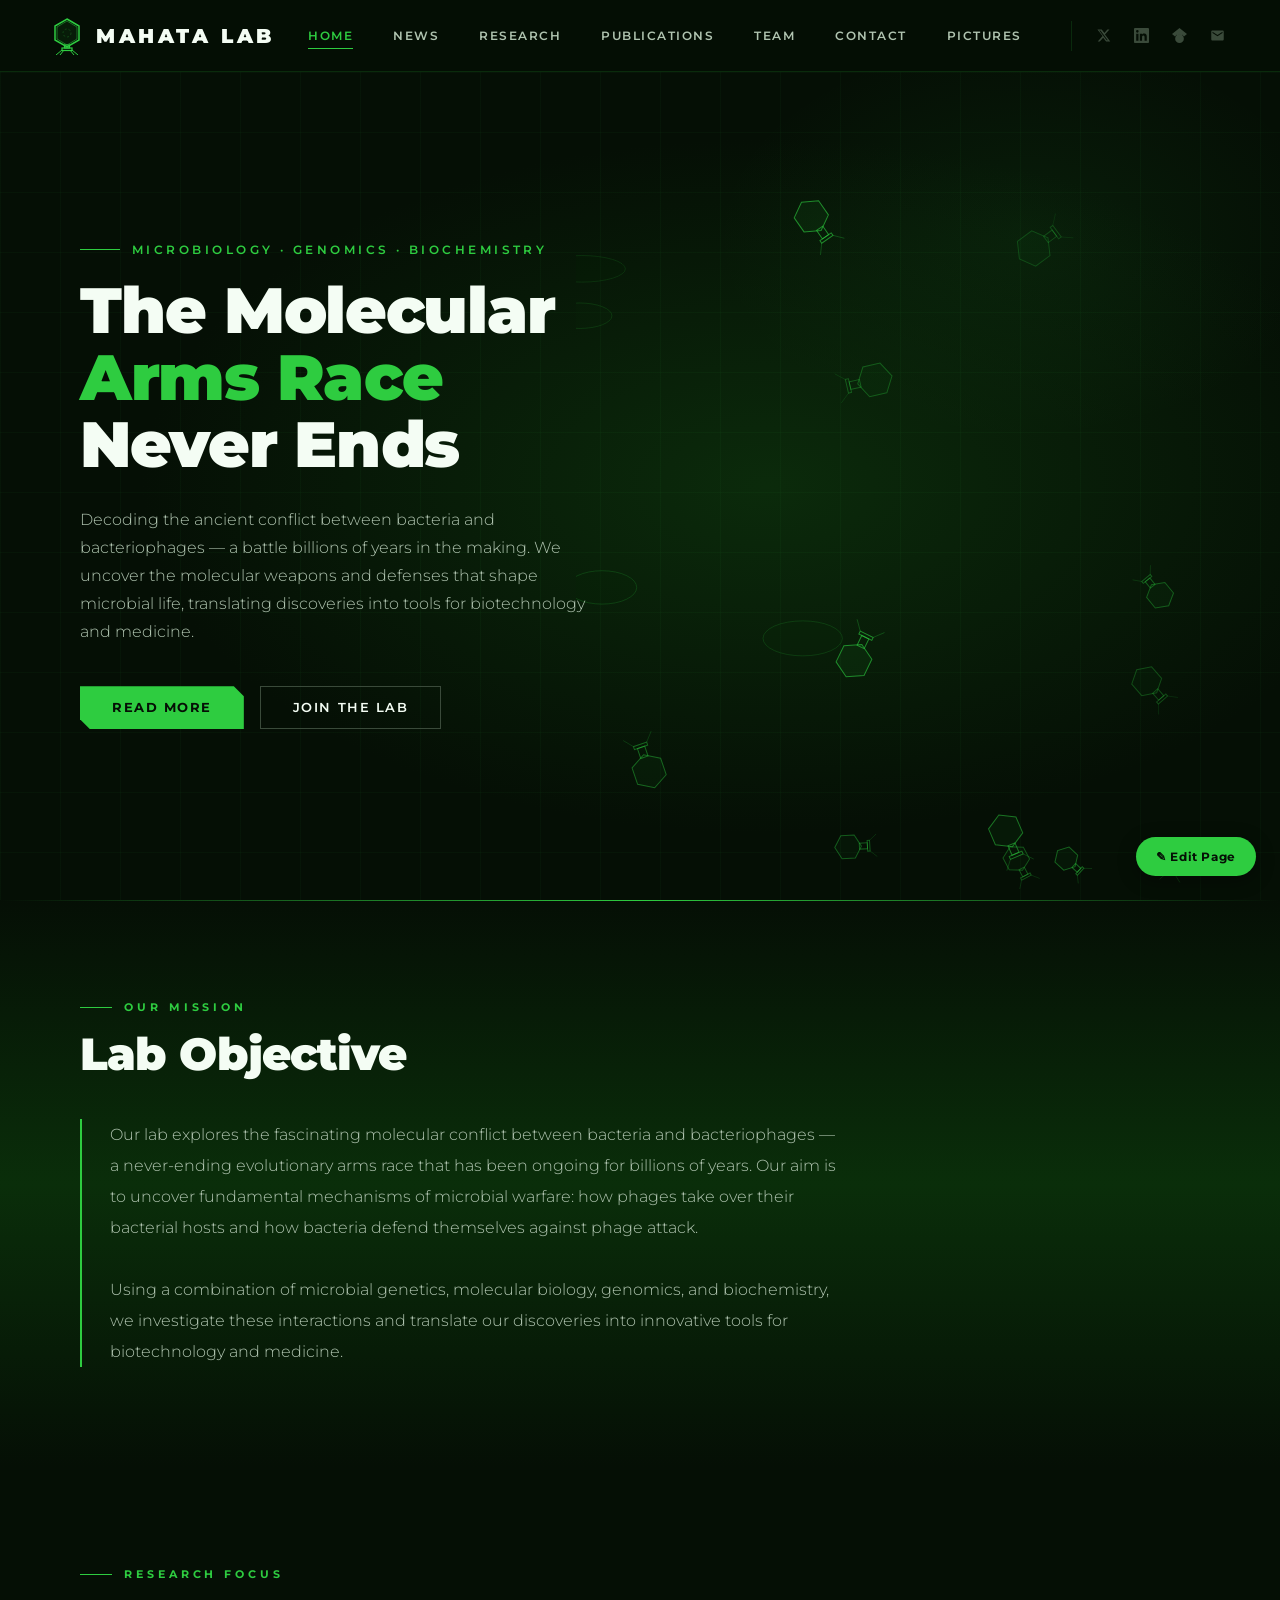
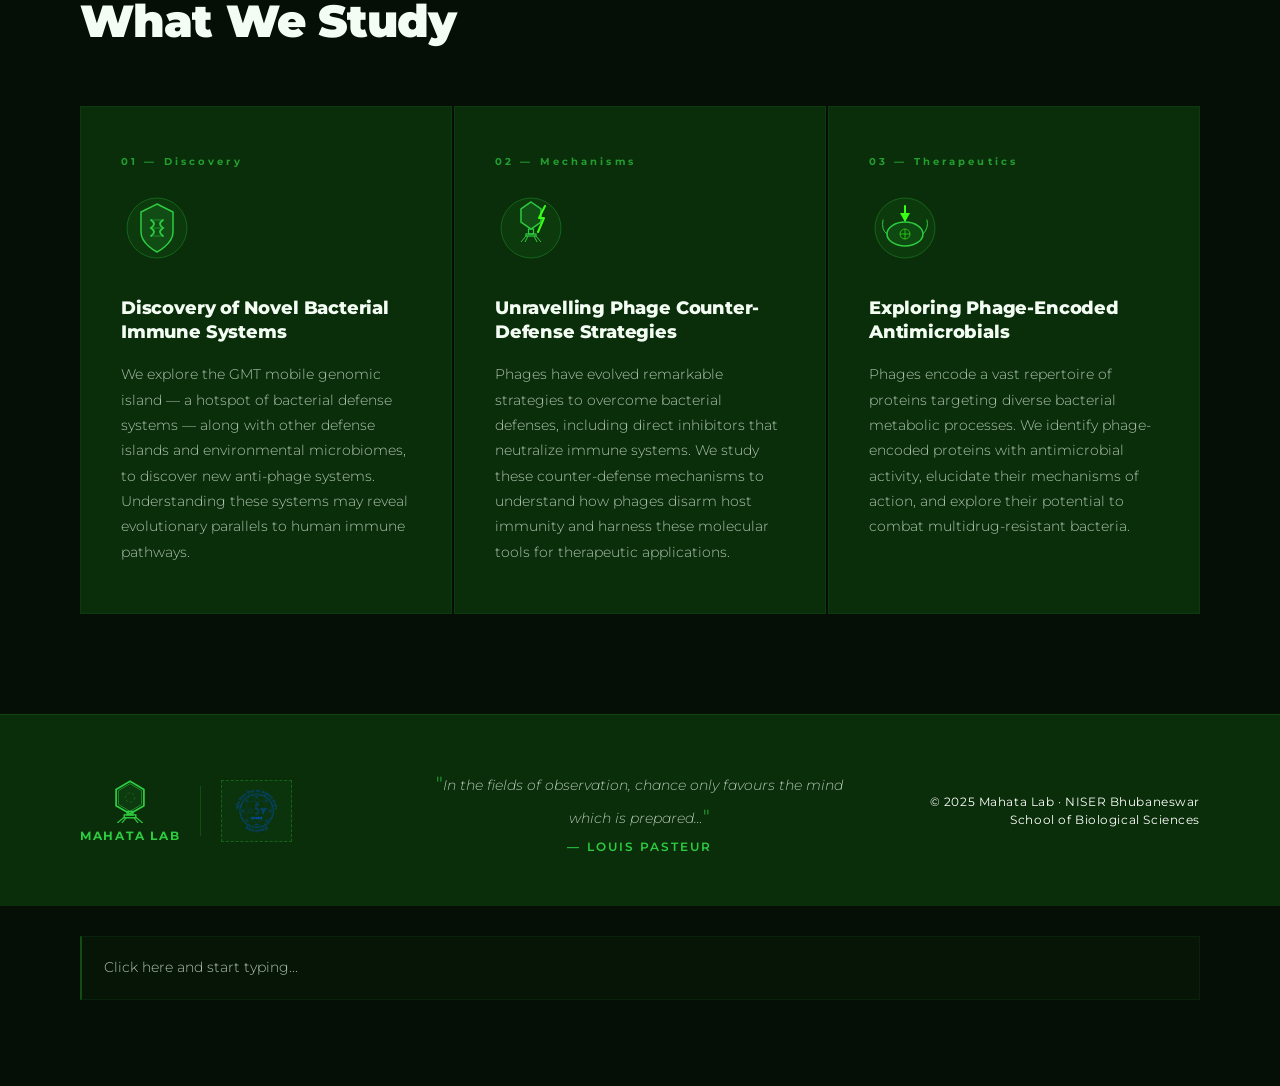
==== commit 2ca19cbe: "Update site content — 8/9/2026, 8:32:13 PM" ====
--- a/index.html
+++ b/index.html
@@ -1057,13 +1057,13 @@
   </a>
 
   <nav>
-    <a href="#" class="" data-section="home" onclick="showSection('home', this)" draggable="false">Home</a>
+    <a href="#" class="active" data-section="home" onclick="showSection('home', this)" draggable="false">Home</a>
     <a href="#" data-section="news" onclick="showSection('news', this)" draggable="false" class="">News</a>
     <a href="#" data-section="research" onclick="showSection('research', this)" class="" draggable="false">Research</a>
     <a href="#" data-section="publications" onclick="showSection('publications', this)" draggable="false" class="">Publications</a>
-    <a href="#" data-section="team" onclick="showSection('team', this)" draggable="false" class="active">Team</a>
+    <a href="#" data-section="team" onclick="showSection('team', this)" draggable="false" class="">Team</a>
     <a href="#" data-section="contact" onclick="showSection('contact', this)" class="" draggable="false">Contact</a>
-    <a href="#" data-section="pictures" onclick="showSection('pictures', this)" draggable="false">Pictures</a>
+    <a href="#" data-section="pictures" onclick="showSection('pictures', this)" draggable="false" class="">Pictures</a>
   </nav>
   <!-- Social Media Icons -->
   <div class="social-links">
@@ -1083,7 +1083,7 @@
 </header>
 
 <!-- HOME SECTION -->
-<div id="home" class="section">
+<div id="home" class="section active">
   <!-- HERO -->
   <section class="hero">
     <div class="hero-bg"></div>
@@ -1246,9 +1246,9 @@
       <!-- NISER Logo placeholder -->
       <div class="footer-logo-item niser-placeholder" title="NISER Logo – to be added">
         <div class="niser-logo-box" id="niser-logo-frame" style="position:relative;">
-          <span class="niser-logo-text" contenteditable="false">NISER</span>
-          <span class="niser-logo-sub" contenteditable="false">Logo Coming Soon</span>
-          <button class="photo-upload-btn" style="bottom:-10px;right:-10px;" title="Upload logo" onclick="document.getElementById('file-niser-logo').click()">📷</button>
+          
+          
+          <img src="[data-uri]" style="max-height: 44px; max-width: 120px; display: block;"><button class="photo-upload-btn" style="bottom:-10px;right:-10px;" title="Upload logo" onclick="document.getElementById('file-niser-logo').click()">📷</button>
           <input type="file" id="file-niser-logo" accept="image/*" style="display:none" onchange="handleLogoUpload(event,'niser-logo-frame')">
         </div>
       </div>
@@ -1363,7 +1363,7 @@
 <div class="extra-content-wrap"><div class="extra-content-list" data-section="research"></div><div class="extra-content-toolbar"><button class="add-item-btn" onclick="addTextBlock('research')">+ Add Text</button><button class="add-item-btn" onclick="triggerAddPhoto('research')">+ Add Photo</button><button class="add-item-btn" onclick="addSubsection('research')">+ Add Subsection</button></div><button class="remove-section-btn">✕ Remove This Whole Section</button></div></div>
 
 <!-- TEAM SECTION -->
-<div id="team" class="section active">
+<div id="team" class="section">
   <div class="team-section">
     <div class="section-label" contenteditable="false">Our People</div>
     <h2 class="section-title" contenteditable="false">The Team</h2>
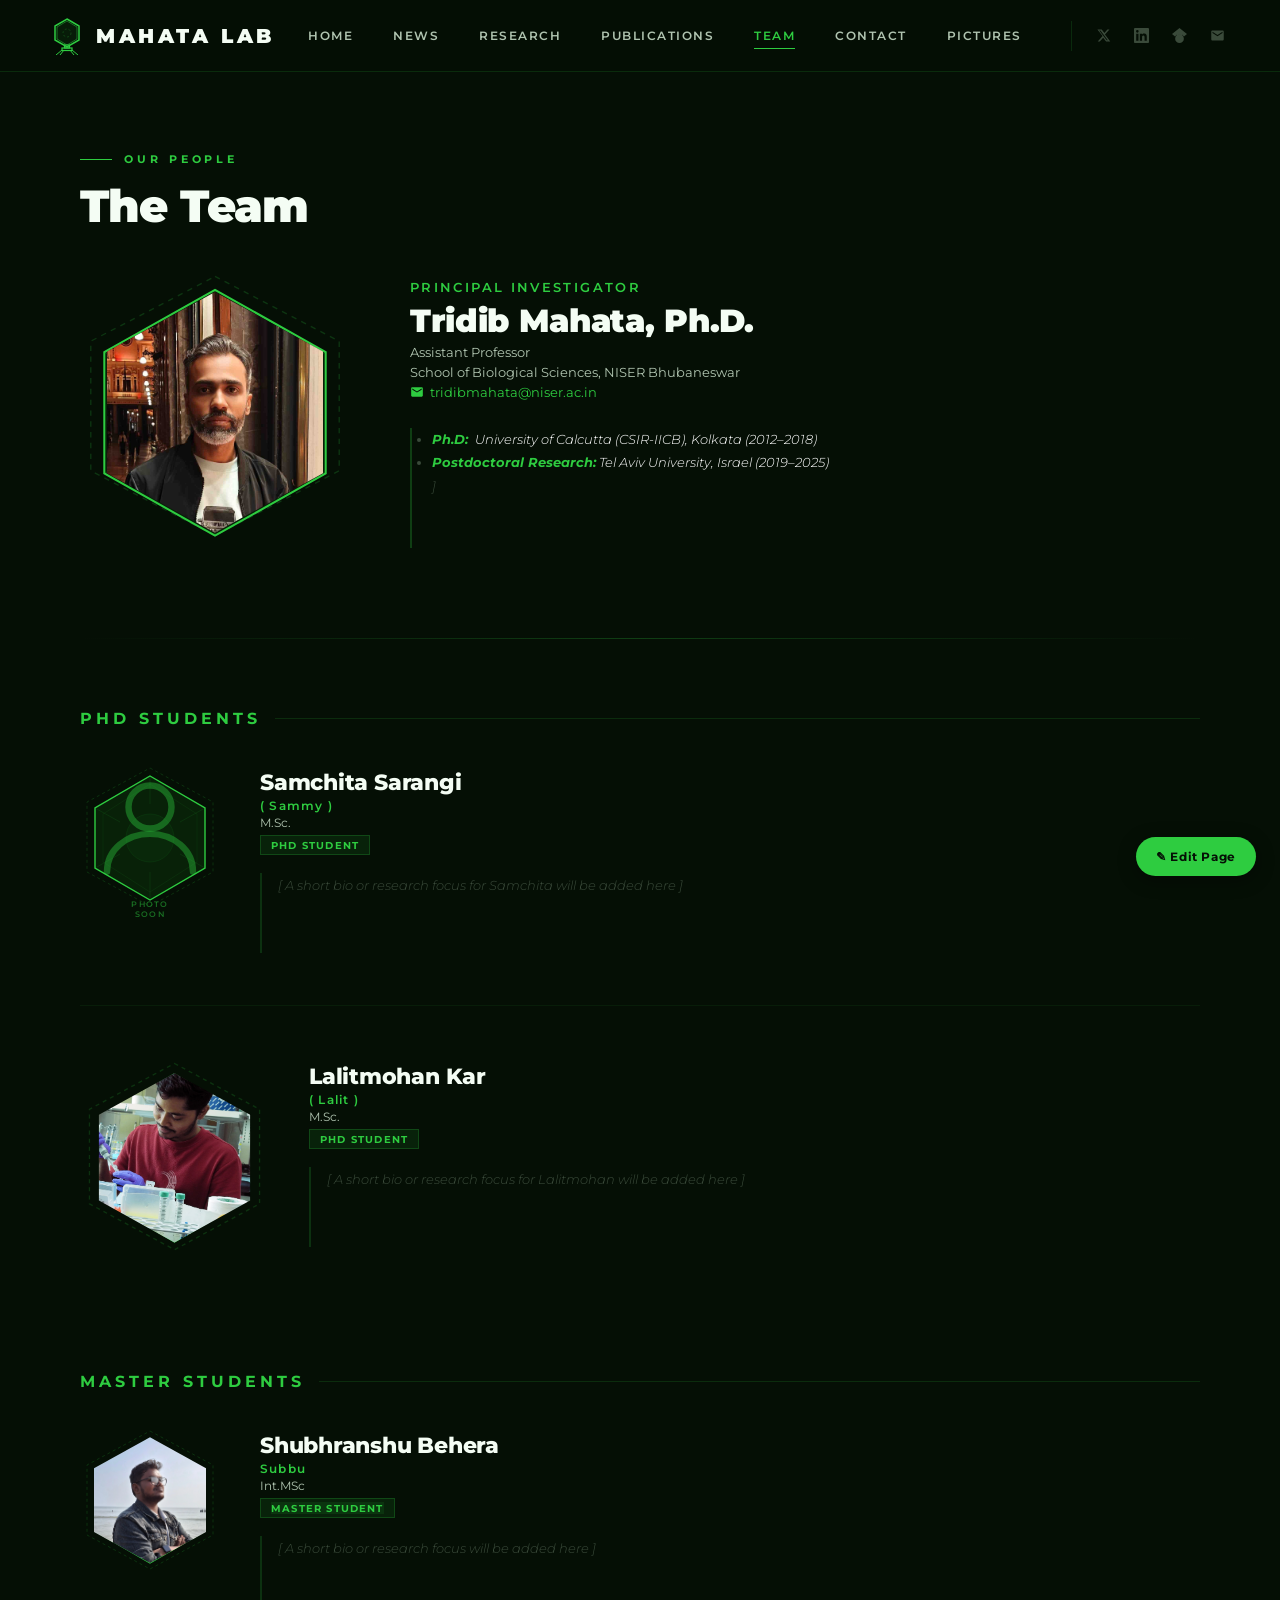
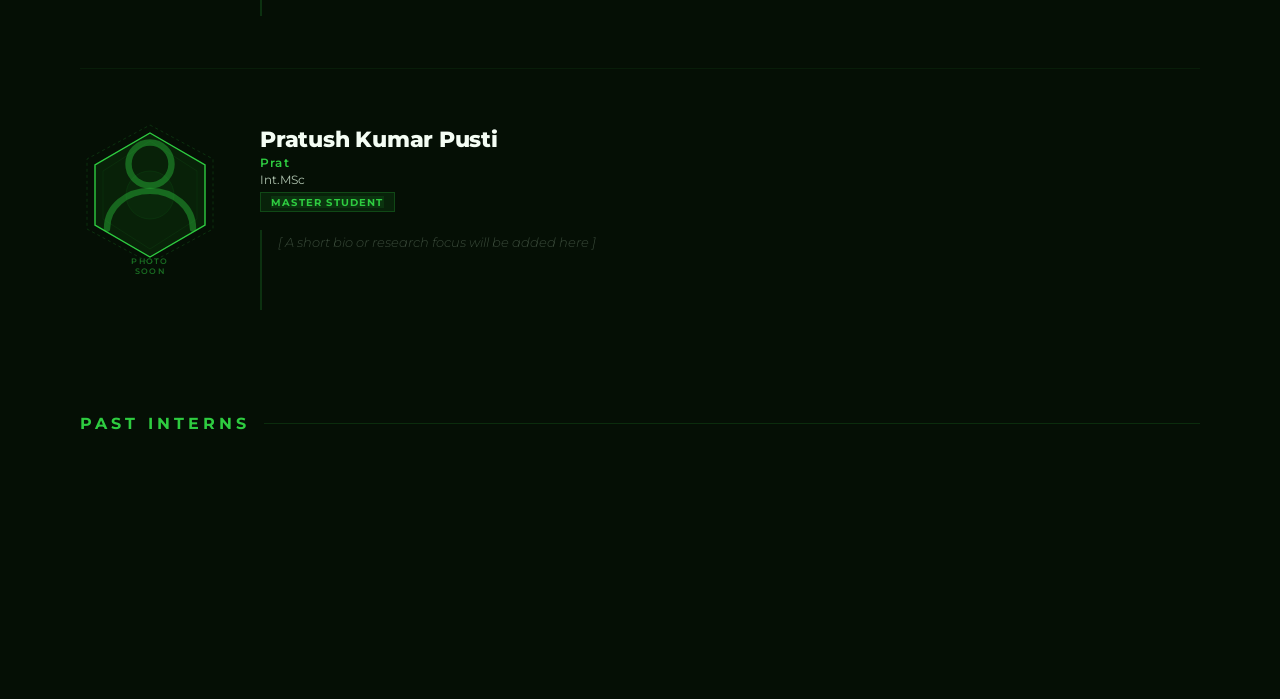
==== commit b500f7e4: "Update site content — 8/9/2026, 8:41:45 PM" ====
--- a/index.html
+++ b/index.html
@@ -1057,11 +1057,11 @@
   </a>
 
   <nav>
-    <a href="#" class="active" data-section="home" onclick="showSection('home', this)" draggable="false">Home</a>
+    <a href="#" class="" data-section="home" onclick="showSection('home', this)" draggable="false">Home</a>
     <a href="#" data-section="news" onclick="showSection('news', this)" draggable="false" class="">News</a>
     <a href="#" data-section="research" onclick="showSection('research', this)" class="" draggable="false">Research</a>
     <a href="#" data-section="publications" onclick="showSection('publications', this)" draggable="false" class="">Publications</a>
-    <a href="#" data-section="team" onclick="showSection('team', this)" draggable="false" class="">Team</a>
+    <a href="#" data-section="team" onclick="showSection('team', this)" draggable="false" class="active">Team</a>
     <a href="#" data-section="contact" onclick="showSection('contact', this)" class="" draggable="false">Contact</a>
     <a href="#" data-section="pictures" onclick="showSection('pictures', this)" draggable="false" class="">Pictures</a>
   </nav>
@@ -1083,7 +1083,7 @@
 </header>
 
 <!-- HOME SECTION -->
-<div id="home" class="section active">
+<div id="home" class="section">
   <!-- HERO -->
   <section class="hero">
     <div class="hero-bg"></div>
@@ -1248,7 +1248,7 @@
         <div class="niser-logo-box" id="niser-logo-frame" style="position:relative;">
           
           
-          <img src="[data-uri]" style="max-height: 44px; max-width: 120px; display: block;"><button class="photo-upload-btn" style="bottom:-10px;right:-10px;" title="Upload logo" onclick="document.getElementById('file-niser-logo').click()">📷</button>
+          <img src="[data-uri]" style="max-height: 44px; max-width: 120px; display: block;"><img src="[data-uri]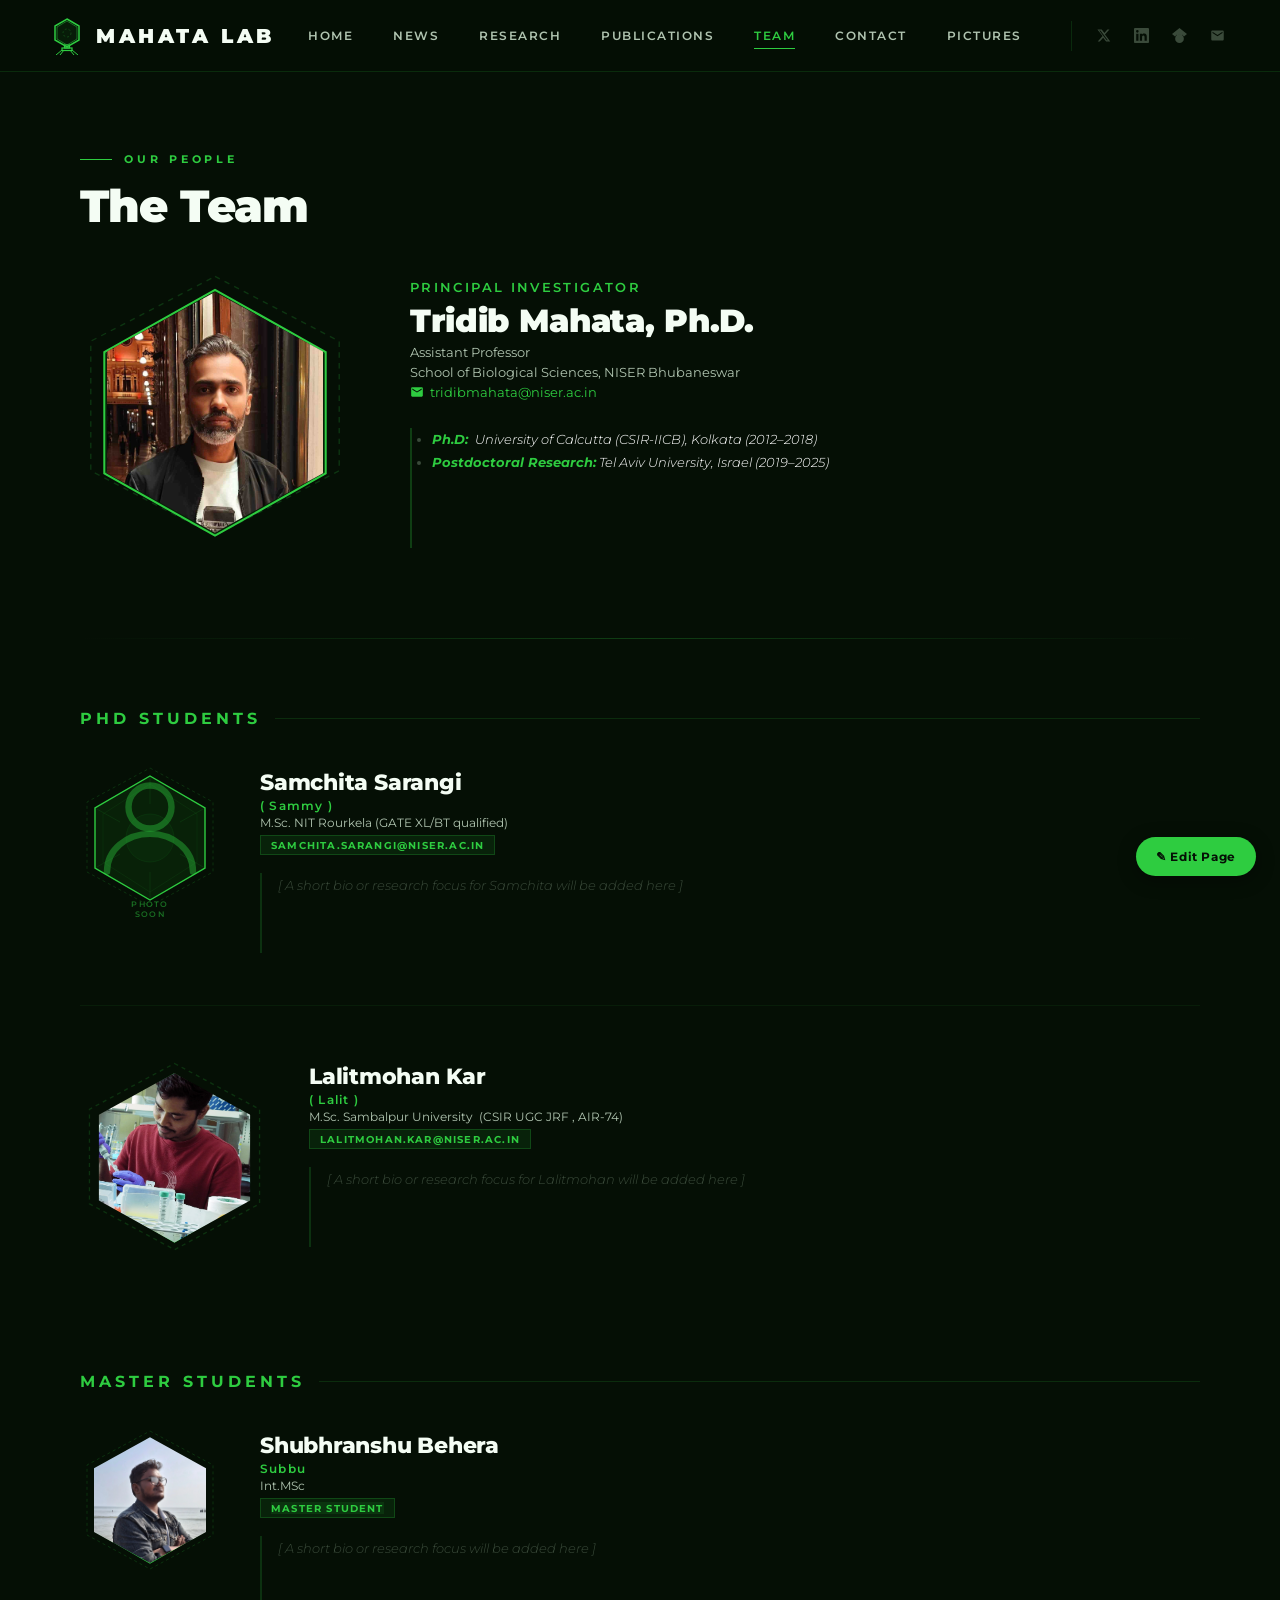
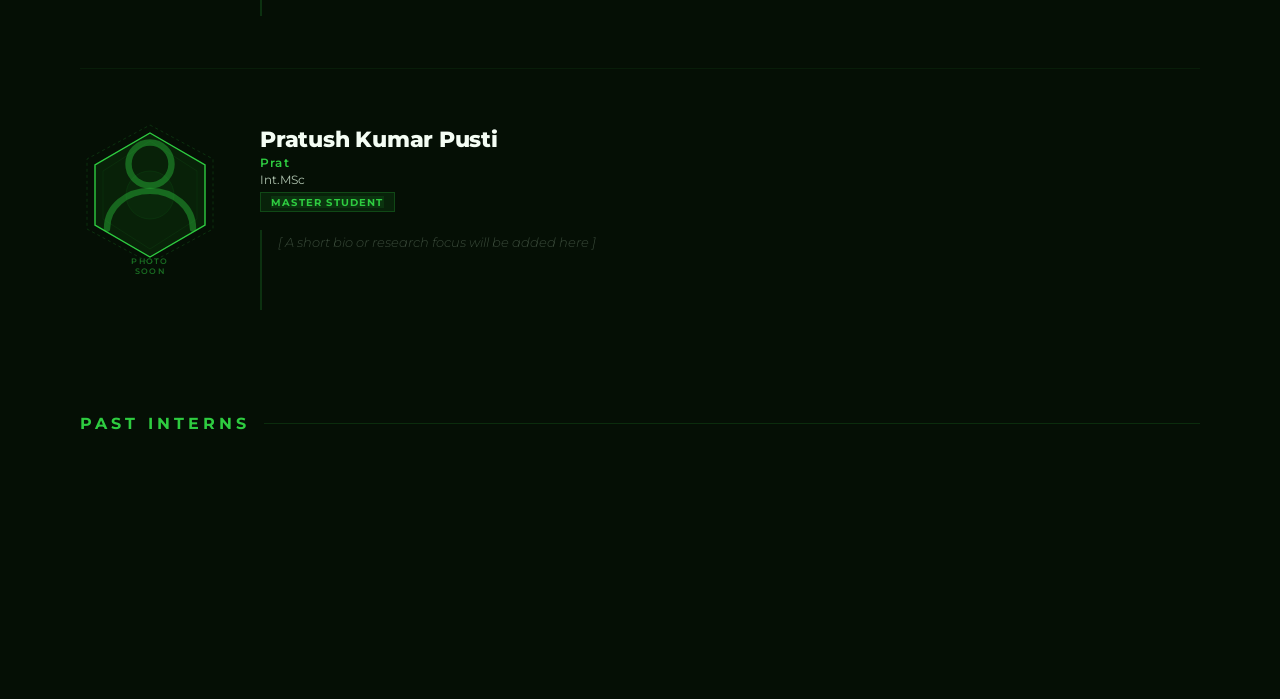
==== commit d8fd272d: "Update site content — 8/9/2026, 8:45:44 PM" ====
--- a/index.html
+++ b/index.html
@@ -1410,7 +1410,7 @@
           <span class="pi-bio-placeholder" contenteditable="false"><div class="qMYqUG_convSearchResultHighlightRoot"><div class="" data-turn-id-container="request-WEB:d57403f1-ed32-4987-abc2-38c62ed88b4e-0" data-is-intersecting="true"><section class="text-token-text-primary w-full focus:outline-none has-data-writing-block:pointer-events-none [&amp;:has([data-writing-block])&gt;*]:pointer-events-auto R6Vx5W_threadScrollVars scroll-mb-[calc(var(--scroll-root-safe-area-inset-bottom,0px)+var(--thread-response-height))] scroll-mt-[calc(var(--header-height)+min(200px,max(70px,20svh)))]" dir="auto" data-turn-id="request-WEB:d57403f1-ed32-4987-abc2-38c62ed88b4e-0" data-turn-id-container="request-WEB:d57403f1-ed32-4987-abc2-38c62ed88b4e-0" data-testid="conversation-turn-2" data-turn="assistant"><div class="text-base my-auto mx-auto pb-8 [--thread-content-margin:var(--thread-content-margin-xs,calc(var(--spacing)*4))] @w-sm/main:[--thread-content-margin:var(--thread-content-margin-sm,calc(var(--spacing)*6))] @w-lg/main:[--thread-content-margin:var(--thread-content-margin-lg,calc(var(--spacing)*16))] px-(--thread-content-margin)"><div data-conversation-screenshot-content="" class="[--thread-content-max-width:40rem] @w-lg/main:[--thread-content-max-width:48rem] mx-auto max-w-(--thread-content-max-width) flex-1 group/turn-messages focus-visible:outline-hidden relative flex w-full min-w-0 flex-col agent-turn"><div class="flex max-w-full flex-col gap-4 grow"><div data-message-author-role="assistant" data-message-id="e0f990a7-d030-4970-9e9e-7743de6bddbd" dir="auto" data-message-model-slug="gpt-5-6" class="min-h-8 text-message relative flex w-full flex-col items-end gap-2 text-start break-words whitespace-normal outline-none keyboard-focused:focus-ring [.text-message+&amp;]:mt-1" data-turn-start-message="true" tabindex="0"><div class="flex w-full flex-col gap-1 empty:hidden"><div class="markdown prose dark:prose-invert wrap-break-word w-full light markdown-new-styling"><ul data-start="0" data-end="153" data-is-last-node="" data-is-only-node=""><li data-section-id="1o11x5m" data-start="0" data-end="84"><strong data-start="2" data-end="28" data-is-only-node="" style=""><span style="color: rgb(46, 204, 64);">Ph.D:&nbsp;</span></strong><span style="color: rgb(255, 255, 255);">&nbsp;University of Calcutta (CSIR-IICB), Kolkata (2012–2018)</span><span aria-hidden="true" class="PDq2pG_selectionAnchor" style="color: rgb(255, 255, 255);"></span>
 </li>
 <li data-section-id="13umgm7" data-start="85" data-end="153" data-is-last-node="">
-<span style="color: rgb(46, 204, 64);"><strong data-start="87" data-end="113" data-is-only-node="" style="">Postdoctoral Research:</strong> </span><span style="color: rgb(255, 255, 255);">Tel Aviv University, Israel (2019–2025)</span></li></ul></div></div></div></div></div></div></section></div></div>]</span>
+<span style="color: rgb(46, 204, 64);"><strong data-start="87" data-end="113" data-is-only-node="" style="">Postdoctoral Research:</strong> </span><span style="color: rgb(255, 255, 255);">Tel Aviv University, Israel (2019–2025)</span></li></ul></div></div></div></div></div></div></section></div></div></span>
         </div>
       </div>
     </div>
@@ -1447,9 +1447,9 @@
           </div>
           <div class="student-details">
             <div class="student-name" contenteditable="false">Samchita Sarangi</div>
-            <div class="student-nickname" contenteditable="false">( Sammy )</div>
-            <div class="student-degree" contenteditable="false">M.Sc.</div>
-            <div class="student-role-badge" contenteditable="false">PhD Student</div>
+            <div class="student-nickname" contenteditable="false">( Sammy )&nbsp;</div>
+            <div class="student-degree" contenteditable="false">M.Sc. NIT Rourkela (GATE XL/BT qualified)&nbsp;</div>
+            <div class="student-role-badge" contenteditable="false">samchita.sarangi@niser.ac.in</div>
             <div class="student-bio-area">
               <span class="pi-bio-placeholder" contenteditable="false">[ A short bio or research focus for Samchita will be added here ]</span>
             </div>
@@ -1479,8 +1479,8 @@
           <div class="student-details">
             <div class="student-name" contenteditable="false">Lalitmohan Kar</div>
             <div class="student-nickname" contenteditable="false">( Lalit )</div>
-            <div class="student-degree" contenteditable="false">M.Sc.</div>
-            <div class="student-role-badge" contenteditable="false">PhD Student</div>
+            <div class="student-degree" contenteditable="false">M.Sc. Sambalpur University&nbsp; (CSIR UGC JRF , AIR-74)</div>
+            <div class="student-role-badge" contenteditable="false">lalitmohan.kar@niser.ac.in</div>
             <div class="student-bio-area">
               <span class="pi-bio-placeholder" contenteditable="false">[ A short bio or research focus for Lalitmohan will be added here ]</span>
             </div>
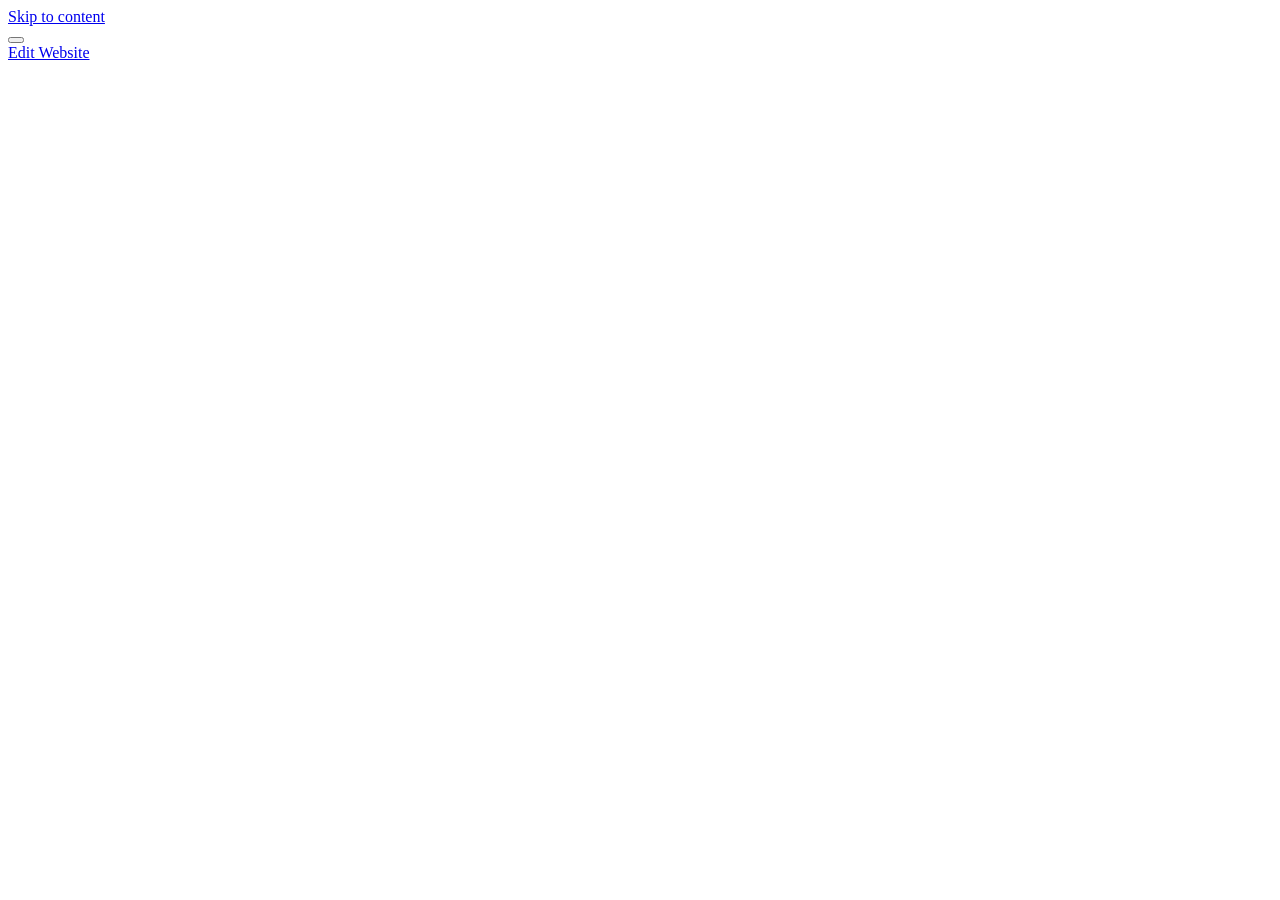
==== commit 978c70ea: "Add files via upload" ====
--- a/index.html
+++ b/index.html
@@ -1,2566 +1,27 @@
 <!DOCTYPE html>
-<html lang="en"><head>
-<meta charset="UTF-8">
-<meta name="viewport" content="width=device-width, initial-scale=1.0">
+<html lang="en">
+<head>
+<meta charset="utf-8">
+<meta name="viewport" content="width=device-width, initial-scale=1">
 <title>Mahata Lab</title>
-<style>
-  /* Publications styles */
-  #publications { min-height: 100vh; padding-top: 72px; background: var(--black); }
-  .pub-section { padding: 80px 80px 100px; }
-  .pub-year-group { margin-bottom: 56px; position: relative; }
-  .pub-year { font-size: 0.68rem; font-weight: 700; letter-spacing: 0.35em; color: var(--green-accent); text-transform: uppercase; margin-bottom: 20px; display: flex; align-items: center; gap: 12px; }
-  .pub-year::after { content: ''; flex: 1; height: 1px; background: rgba(46,204,64,0.15); }
-  .pub-card { background: rgba(10,46,10,0.3); border: 1px solid rgba(46,204,64,0.08); border-left: 2px solid rgba(46,204,64,0.4); padding: 22px 28px; margin-bottom: 10px; transition: all 0.25s; }
-  .pub-card:hover { border-left-color: var(--green-accent); background: rgba(10,46,10,0.55); transform: translateX(4px); }
-  .pub-title { font-size: 0.92rem; font-weight: 600; color: var(--white); line-height: 1.5; margin-bottom: 6px; }
-  .pub-title em { color: var(--green-accent); font-style: normal; font-weight: 700; }
-  .pub-authors { font-size: 0.78rem; font-weight: 300; color: var(--gray); line-height: 1.6; margin-bottom: 4px; }
-  .pub-authors strong { color: var(--white); font-weight: 600; }
-  .pub-journal { font-size: 0.78rem; color: var(--gray-dark); font-style: italic; }
-  .pub-preprint { display: inline-block; font-size: 0.62rem; font-weight: 700; letter-spacing: 0.1em; text-transform: uppercase; background: rgba(46,204,64,0.12); color: var(--green-accent); border: 1px solid rgba(46,204,64,0.25); padding: 2px 8px; margin-left: 8px; vertical-align: middle; }
-  .pub-equal { font-size: 0.7rem; color: var(--gray-dark); margin-top: 3px; }
-</style>
-<link href="https://fonts.googleapis.com/css2?family=Montserrat:wght@300;400;600;700;900&amp;family=Montserrat+Alternates:wght@300;400;600&amp;display=swap" rel="stylesheet">
-<style>
-  :root {
-    --green-deep: #0a2e0a;
-    --green-dark: #0f3d0f;
-    --green-mid: #1a5c1a;
-    --green-accent: #2ecc40;
-    --green-bright: #39ff14;
-    --green-glow: rgba(46,204,64,0.18);
-    --black: #050f05;
-    --white: #f4fdf4;
-    --gray: #b0c4b0;
-    --gray-dark: #3a4a3a;
-  }
-
-  * { margin: 0; padding: 0; box-sizing: border-box; }
-
-  html { scroll-behavior: smooth; }
-
-  body {
-    background: var(--black);
-    color: var(--white);
-    font-family: 'Montserrat', sans-serif;
-    overflow-x: hidden;
-  }
-
-  /* ===== HEADER ===== */
-  header {
-    position: fixed;
-    top: 0; left: 0; right: 0;
-    z-index: 100;
-    display: flex;
-    align-items: center;
-    justify-content: space-between;
-    padding: 0 48px;
-    height: 72px;
-    background: rgba(5,15,5,0.92);
-    backdrop-filter: blur(12px);
-    border-bottom: 1px solid rgba(46,204,64,0.15);
-  }
-
-  .logo {
-    display: flex;
-    align-items: center;
-    gap: 10px;
-    text-decoration: none;
-  }
-
-  .logo-text {
-    font-family: 'Montserrat', sans-serif;
-    font-weight: 900;
-    font-size: 1.25rem;
-    letter-spacing: 0.18em;
-    color: var(--white);
-    text-transform: uppercase;
-  }
-
-  .logo-text .t-phage {
-    display: inline-block;
-    position: relative;
-  }
-
-  /* T7 phage SVG logo */
-  .t7-logo {
-    width: 38px;
-    height: 38px;
-    flex-shrink: 0;
-  }
-
-  nav {
-    display: flex;
-    gap: 4px;
-  }
-
-  .social-links {
-    display: flex;
-    gap: 8px;
-    align-items: center;
-    margin-left: 16px;
-    padding-left: 16px;
-    border-left: 1px solid rgba(46,204,64,0.15);
-  }
-
-  .social-icon {
-    width: 30px;
-    height: 30px;
-    display: flex;
-    align-items: center;
-    justify-content: center;
-    color: var(--gray-dark);
-    transition: all 0.25s;
-    text-decoration: none;
-    border-radius: 50%;
-  }
-
-  .social-icon svg { width: 15px; height: 15px; }
-  .social-icon:hover { color: var(--green-accent); background: rgba(46,204,64,0.08); }
-
-  nav a {
-    font-family: 'Montserrat', sans-serif;
-    font-weight: 600;
-    font-size: 0.78rem;
-    letter-spacing: 0.12em;
-    text-transform: uppercase;
-    color: var(--gray);
-    text-decoration: none;
-    padding: 8px 18px;
-    border-radius: 2px;
-    transition: all 0.25s;
-    position: relative;
-  }
-
-  nav a::after {
-    content: '';
-    position: absolute;
-    bottom: 2px; left: 18px; right: 18px;
-    height: 1px;
-    background: var(--green-accent);
-    transform: scaleX(0);
-    transition: transform 0.25s;
-  }
-
-  nav a:hover { color: var(--white); }
-  nav a:hover::after { transform: scaleX(1); }
-  nav a.active { color: var(--green-accent); }
-  nav a.active::after { transform: scaleX(1); }
-
-  /* ===== SECTIONS ===== */
-  .section { display: none; }
-  .section.active { display: block; }
-
-  /* ===== HOME ===== */
-  #home {
-    min-height: 100vh;
-    padding-top: 72px;
-  }
-
-  /* Hero */
-  .hero {
-    position: relative;
-    min-height: 92vh;
-    display: flex;
-    align-items: center;
-    overflow: hidden;
-    padding: 0 80px;
-  }
-
-  .hero-bg {
-    position: absolute;
-    inset: 0;
-    background: radial-gradient(ellipse 70% 60% at 60% 50%, rgba(15,61,15,0.6) 0%, transparent 70%),
-                radial-gradient(ellipse 40% 40% at 80% 20%, rgba(46,204,64,0.08) 0%, transparent 60%),
-                var(--black);
-  }
-
-  /* Grid lines */
-  .hero-bg::before {
-    content: '';
-    position: absolute;
-    inset: 0;
-    background-image:
-      linear-gradient(rgba(46,204,64,0.04) 1px, transparent 1px),
-      linear-gradient(90deg, rgba(46,204,64,0.04) 1px, transparent 1px);
-    background-size: 60px 60px;
-  }
-
-  .hero-content {
-    position: relative;
-    z-index: 2;
-    max-width: 600px;
-  }
-
-  .hero-eyebrow {
-    font-size: 0.72rem;
-    font-weight: 600;
-    letter-spacing: 0.3em;
-    text-transform: uppercase;
-    color: var(--green-accent);
-    margin-bottom: 20px;
-    display: flex;
-    align-items: center;
-    gap: 12px;
-  }
-
-  .hero-eyebrow::before {
-    content: '';
-    display: block;
-    width: 40px;
-    height: 1px;
-    background: var(--green-accent);
-  }
-
-  .hero-title {
-    font-size: clamp(2.8rem, 5vw, 4.5rem);
-    font-weight: 900;
-    line-height: 1.05;
-    letter-spacing: -0.02em;
-    margin-bottom: 28px;
-    color: var(--white);
-  }
-
-  .hero-title span {
-    color: var(--green-accent);
-  }
-
-  .hero-sub {
-    font-size: 1rem;
-    font-weight: 300;
-    line-height: 1.75;
-    color: var(--gray);
-    max-width: 520px;
-  }
-
-  .hero-cta {
-    margin-top: 40px;
-    display: flex;
-    gap: 16px;
-    flex-wrap: wrap;
-  }
-
-  .btn-primary {
-    background: var(--green-accent);
-    color: var(--black);
-    font-family: 'Montserrat', sans-serif;
-    font-weight: 700;
-    font-size: 0.8rem;
-    letter-spacing: 0.12em;
-    text-transform: uppercase;
-    padding: 14px 32px;
-    border: none;
-    cursor: pointer;
-    text-decoration: none;
-    display: inline-block;
-    transition: all 0.25s;
-    clip-path: polygon(0 0, calc(100% - 10px) 0, 100% 10px, 100% 100%, 10px 100%, 0 calc(100% - 10px));
-  }
-
-  .btn-primary:hover {
-    background: var(--green-bright);
-    box-shadow: 0 0 24px rgba(57,255,20,0.4);
-    transform: translateY(-2px);
-  }
-
-  .btn-outline {
-    background: transparent;
-    color: var(--white);
-    font-family: 'Montserrat', sans-serif;
-    font-weight: 600;
-    font-size: 0.8rem;
-    letter-spacing: 0.12em;
-    text-transform: uppercase;
-    padding: 13px 32px;
-    border: 1px solid var(--gray-dark);
-    cursor: pointer;
-    text-decoration: none;
-    display: inline-block;
-    transition: all 0.25s;
-  }
-
-  .btn-outline:hover {
-    border-color: var(--green-accent);
-    color: var(--green-accent);
-  }
-
-  /* Animation canvas */
-  .hero-animation {
-    position: absolute;
-    right: 0; top: 0; bottom: 0;
-    width: 55%;
-    z-index: 1;
-  }
-
-  #phage-canvas {
-    width: 100%;
-    height: 100%;
-  }
-
-  /* ===== OBJECTIVE SECTION ===== */
-  .objective-section {
-    padding: 100px 80px;
-    background: linear-gradient(180deg, var(--black) 0%, var(--green-deep) 50%, var(--black) 100%);
-    position: relative;
-  }
-
-  .objective-section::before {
-    content: '';
-    position: absolute;
-    left: 0; right: 0; top: 0;
-    height: 1px;
-    background: linear-gradient(90deg, transparent, var(--green-accent), transparent);
-  }
-
-  .section-label {
-    font-size: 0.7rem;
-    font-weight: 700;
-    letter-spacing: 0.35em;
-    text-transform: uppercase;
-    color: var(--green-accent);
-    margin-bottom: 16px;
-    display: flex;
-    align-items: center;
-    gap: 12px;
-  }
-
-  .section-label::before {
-    content: '';
-    display: block;
-    width: 32px;
-    height: 1px;
-    background: var(--green-accent);
-  }
-
-  .section-title {
-    font-size: clamp(2rem, 3.5vw, 3rem);
-    font-weight: 900;
-    letter-spacing: -0.02em;
-    margin-bottom: 40px;
-    line-height: 1.1;
-  }
-
-  .objective-grid {
-    display: grid;
-    grid-template-columns: 1fr;
-    max-width: 760px;
-  }
-
-  .objective-text {
-    font-size: 1.02rem;
-    font-weight: 300;
-    line-height: 1.9;
-    color: var(--gray);
-    position: relative;
-    padding-left: 28px;
-    border-left: 2px solid var(--green-accent);
-  }
-
-  /* ===== FOCUS SECTION ===== */
-  .focus-section {
-    padding: 100px 80px;
-    background: var(--black);
-  }
-
-  .focus-grid {
-    display: grid;
-    grid-template-columns: repeat(3, 1fr);
-    gap: 2px;
-    margin-top: 60px;
-  }
-
-  .focus-card {
-    background: var(--green-deep);
-    padding: 48px 40px;
-    position: relative;
-    overflow: hidden;
-    transition: all 0.35s;
-    cursor: pointer;
-    border: 1px solid rgba(46,204,64,0.08);
-  }
-
-  .focus-card::before {
-    content: '';
-    position: absolute;
-    inset: 0;
-    background: linear-gradient(135deg, rgba(46,204,64,0.08) 0%, transparent 60%);
-    opacity: 0;
-    transition: opacity 0.35s;
-  }
-
-  .focus-card:hover { border-color: rgba(46,204,64,0.35); transform: translateY(-4px); }
-  .focus-card:hover::before { opacity: 1; }
-
-  .focus-number {
-    font-size: 0.65rem;
-    font-weight: 700;
-    letter-spacing: 0.3em;
-    color: var(--green-accent);
-    margin-bottom: 24px;
-    opacity: 0.7;
-  }
-
-  .focus-icon {
-    width: 72px;
-    height: 72px;
-    margin-bottom: 28px;
-  }
-
-  .focus-title {
-    font-size: 1.15rem;
-    font-weight: 800;
-    letter-spacing: -0.01em;
-    color: var(--white);
-    margin-bottom: 18px;
-    line-height: 1.3;
-  }
-
-  .focus-desc {
-    font-size: 0.88rem;
-    font-weight: 300;
-    line-height: 1.8;
-    color: var(--gray);
-  }
-
-  .focus-card-accent {
-    position: absolute;
-    bottom: 0; left: 0; right: 0;
-    height: 2px;
-    background: var(--green-accent);
-    transform: scaleX(0);
-    transition: transform 0.35s;
-    transform-origin: left;
-  }
-
-  .focus-card:hover .focus-card-accent { transform: scaleX(1); }
-
-  /* ===== OTHER SECTIONS PLACEHOLDER ===== */
-  .placeholder-section {
-    min-height: 100vh;
-    padding-top: 72px;
-    display: flex;
-    align-items: center;
-    justify-content: center;
-    flex-direction: column;
-    gap: 20px;
-    background: var(--black);
-  }
-
-  .placeholder-section h2 {
-    font-size: 3rem;
-    font-weight: 900;
-    color: var(--white);
-    letter-spacing: -0.02em;
-  }
-
-  .placeholder-section p {
-    color: var(--gray);
-    font-size: 1rem;
-    font-weight: 300;
-  }
-
-  .placeholder-section .green-bar {
-    width: 60px;
-    height: 3px;
-    background: var(--green-accent);
-    margin-bottom: 10px;
-  }
-
-  /* ===== NEW FOOTER ===== */
-  .site-footer {
-    padding: 52px 80px;
-    background: var(--green-deep);
-    border-top: 1px solid rgba(46,204,64,0.15);
-    display: grid;
-    grid-template-columns: 1fr 1.5fr 1fr;
-    gap: 40px;
-    align-items: center;
-  }
-
-  .footer-logos { display: flex; align-items: center; gap: 20px; }
-  .footer-logo-item { display: flex; flex-direction: column; align-items: center; gap: 6px; }
-  .footer-lab-name { font-size: 0.72rem; font-weight: 700; letter-spacing: 0.15em; text-transform: uppercase; color: var(--green-accent); }
-  .footer-logo-divider { width: 1px; height: 50px; background: rgba(46,204,64,0.2); }
-  .niser-logo-box { border: 1px dashed rgba(46,204,64,0.3); padding: 8px 14px; text-align: center; background: rgba(46,204,64,0.04); }
-  .niser-logo-text { display: block; font-size: 1rem; font-weight: 900; color: var(--green-accent); letter-spacing: 0.2em; }
-  .niser-logo-sub { display: block; font-size: 0.55rem; color: var(--gray-dark); letter-spacing: 0.1em; margin-top: 2px; }
-  .footer-center { text-align: center; }
-  .footer-quote { font-size: 0.88rem; font-weight: 300; font-style: italic; color: var(--gray); line-height: 1.7; }
-  .quote-mark { font-size: 1.2rem; color: var(--green-accent); font-style: normal; }
-  .footer-attr { font-size: 0.72rem; font-weight: 600; letter-spacing: 0.18em; color: var(--green-accent); text-transform: uppercase; margin-top: 8px; }
-  .footer-right { text-align: right; }
-  .footer-copy { font-size: 0.72rem; color: var(--gray-dark); letter-spacing: 0.05em; }
-
-  /* ===== TEAM SECTION ===== */
-  #team { min-height: 100vh; padding-top: 72px; background: var(--black); }
-  .team-section { padding: 80px 80px 100px; }
-  .team-divider { height: 1px; background: linear-gradient(90deg, transparent, rgba(46,204,64,0.25), transparent); margin: 70px 0; }
-
-  /* PI card */
-  .pi-block { display: grid; grid-template-columns: auto 1fr; gap: 60px; align-items: start; }
-  .hex-frame-wrap { display: flex; flex-direction: column; align-items: center; gap: 16px; }
-  .hex-frame {
-    width: 200px; height: 220px;
-    position: relative;
-    flex-shrink: 0;
-  }
-  .hex-frame svg { width: 100%; height: 100%; }
-  .hex-img-placeholder {
-    position: absolute;
-    inset: 0;
-    display: flex;
-    align-items: center;
-    justify-content: center;
-    flex-direction: column;
-    gap: 6px;
-  }
-  .hex-placeholder-text {
-    font-size: 0.6rem;
-    font-weight: 600;
-    letter-spacing: 0.15em;
-    color: rgba(46,204,64,0.5);
-    text-transform: uppercase;
-    text-align: center;
-  }
-
-  .pi-details { padding-top: 8px; }
-  .pi-name { font-size: 2rem; font-weight: 900; color: var(--white); letter-spacing: -0.01em; margin-bottom: 4px; }
-  .pi-title { font-size: 0.82rem; font-weight: 600; letter-spacing: 0.18em; color: var(--green-accent); text-transform: uppercase; margin-bottom: 6px; }
-  .pi-role { font-size: 0.82rem; font-weight: 400; color: var(--gray); margin-bottom: 4px; }
-  .pi-email { font-size: 0.82rem; color: var(--green-accent); text-decoration: none; display: inline-flex; align-items: center; gap: 6px; margin-bottom: 28px; }
-  .pi-email:hover { text-decoration: underline; }
-  .pi-bio-area {
-    border-left: 2px solid rgba(46,204,64,0.25);
-    padding-left: 20px;
-    min-height: 120px;
-    color: var(--gray);
-    font-size: 0.9rem;
-    font-weight: 300;
-    line-height: 1.8;
-  }
-  .pi-bio-placeholder { color: var(--gray-dark); font-style: italic; font-size: 0.8rem; }
-
-  /* PhD students section */
-  .team-group { margin-bottom: 50px; }
-  .phd-section-title { font-size: 1rem; font-weight: 700; letter-spacing: 0.25em; color: var(--green-accent); text-transform: uppercase; margin-bottom: 36px; display: flex; align-items: center; gap: 14px; }
-  .phd-section-title::after { content: ''; flex: 1; height: 1px; background: rgba(46,204,64,0.15); }
-
-  .student-card { display: grid; grid-template-columns: auto 1fr; gap: 40px; align-items: start; margin-bottom: 52px; padding-bottom: 52px; border-bottom: 1px solid rgba(46,204,64,0.07); }
-  .student-card:last-child { border-bottom: none; }
-
-  .hex-frame-sm { width: 140px; height: 155px; position: relative; flex-shrink: 0; }
-  .hex-frame-sm svg { width: 100%; height: 100%; }
-  .hex-frame-sm .hex-img-placeholder { inset: 0; }
-  .hex-photo-fill {
-    width: 100%; height: 100%; object-fit: cover;
-    clip-path: polygon(50% 7%, 90% 27%, 90% 68%, 50% 88%, 10% 68%, 10% 27%);
-  }
-
-  .student-details { padding-top: 4px; }
-  .student-name { font-size: 1.4rem; font-weight: 800; color: var(--white); letter-spacing: -0.01em; margin-bottom: 2px; }
-  .student-nickname { font-size: 0.75rem; color: var(--green-accent); font-weight: 600; letter-spacing: 0.1em; }
-  .student-degree { font-size: 0.78rem; font-weight: 400; color: var(--gray); margin-bottom: 4px; margin-top: 2px; }
-  .student-role-badge { display: inline-block; font-size: 0.62rem; font-weight: 700; letter-spacing: 0.12em; text-transform: uppercase; background: rgba(46,204,64,0.1); color: var(--green-accent); border: 1px solid rgba(46,204,64,0.22); padding: 3px 10px; margin-bottom: 18px; }
-  .student-bio-area { min-height: 80px; color: var(--gray); font-size: 0.88rem; font-weight: 300; line-height: 1.8; border-left: 2px solid rgba(46,204,64,0.18); padding-left: 16px; }
-
-  /* ===== RESEARCH SECTION ===== */
-  #research { min-height: 100vh; padding-top: 72px; background: var(--black); }
-  .research-section { padding: 80px 80px 100px; }
-
-  /* ===== CUSTOM SECTIONS (added via "+ Add New Section") ===== */
-  .generic-section { min-height: 100vh; padding: 152px 80px 100px; }
-  .generic-content {
-    font-size: 0.95rem; font-weight: 300; line-height: 1.9; color: var(--gray);
-    margin: 32px 0 40px; max-width: 720px; min-height: 1.4em;
-  }
-  .generic-card-list { display: flex; flex-direction: column; gap: 14px; }
-  .generic-card {
-    position: relative;
-    background: rgba(10,46,10,0.3);
-    border: 1px solid rgba(46,204,64,0.08);
-    border-left: 2px solid rgba(46,204,64,0.4);
-    padding: 24px 28px;
-    transition: all 0.25s;
-  }
-  .generic-card:hover { border-left-color: var(--green-accent); background: rgba(10,46,10,0.55); }
-  .generic-card-title { font-size: 1rem; font-weight: 700; color: var(--white); margin-bottom: 8px; }
-  .generic-card-desc { font-size: 0.88rem; font-weight: 300; line-height: 1.7; color: var(--gray); }
-  .remove-section-btn {
-    display: none;
-    margin-top: 30px;
-    background: none;
-    border: 1px dashed rgba(220,50,50,0.5);
-    color: #e05050;
-    font-family: 'Montserrat', sans-serif;
-    font-weight: 700;
-    font-size: 0.72rem;
-    letter-spacing: 0.08em;
-    text-transform: uppercase;
-    padding: 10px 18px;
-    cursor: pointer;
-  }
-  body.edit-mode-on .remove-section-btn { display: inline-block; }
-
-  @media (max-width: 768px) {
-    .generic-section { padding: 120px 24px 60px; }
-  }
-
-  /* ===== UNIVERSAL CONTENT BLOCKS (added via +Text / +Photo / +Subsection, work in every section) ===== */
-  .extra-content-wrap { padding: 30px 80px 70px; }
-  .extra-content-list { display: flex; flex-direction: column; gap: 16px; margin-bottom: 16px; }
-  .extra-content-toolbar { display: flex; flex-wrap: wrap; gap: 10px; }
-  .extra-content-toolbar .add-item-btn { margin-top: 0; }
-
-  .block-item { position: relative; }
-  .block-text .block-content, .block-subsection .block-content {
-    font-size: 0.9rem; font-weight: 300; line-height: 1.8; color: var(--gray);
-    background: rgba(10,46,10,0.2);
-    border: 1px solid rgba(46,204,64,0.08);
-    border-left: 2px solid rgba(46,204,64,0.3);
-    padding: 18px 22px;
-    min-height: 1.4em;
-  }
-  .block-subsection {
-    border: 1px solid rgba(46,204,64,0.15);
-    padding: 20px 22px 4px;
-    background: rgba(46,204,64,0.03);
-  }
-  .block-subsection .block-content { border: none; background: none; padding: 0 0 16px; }
-  .block-sub-title {
-    font-size: 1.05rem; font-weight: 700; color: var(--white); margin-bottom: 12px;
-    min-height: 1.2em;
-  }
-  .block-photo .block-img { max-width: 100%; display: block; border-radius: 6px; }
-
-  @media (max-width: 768px) {
-    .extra-content-wrap { padding: 24px 24px 50px; }
-  }
-
-  /* ===== RESEARCH TABS ===== */
-  .research-tabs {
-    display: flex;
-    flex-wrap: wrap;
-    gap: 4px;
-    border-bottom: 1px solid rgba(46,204,64,0.15);
-    margin-bottom: 48px;
-  }
-  .research-tab {
-    background: none;
-    border: none;
-    cursor: pointer;
-    font-family: 'Montserrat', sans-serif;
-    font-weight: 700;
-    font-size: 0.75rem;
-    letter-spacing: 0.12em;
-    text-transform: uppercase;
-    color: var(--gray);
-    padding: 14px 22px;
-    position: relative;
-    transition: color 0.25s;
-  }
-  .research-tab::after {
-    content: '';
-    position: absolute;
-    bottom: -1px; left: 0; right: 0;
-    height: 2px;
-    background: var(--green-accent);
-    transform: scaleX(0);
-    transition: transform 0.25s;
-  }
-  .research-tab:hover { color: var(--white); }
-  .research-tab.active { color: var(--green-accent); }
-  .research-tab.active::after { transform: scaleX(1); }
-  .research-tab-content { display: none; }
-  .research-tab-content.active { display: block; }
-
-  /* ===== NEWS ===== */
-  .news-section { min-height: 100vh; padding: 152px 80px 100px; }
-  .news-list { display: flex; flex-direction: column; gap: 2px; margin-top: 40px; }
-  .news-card {
-    display: flex;
-    gap: 32px;
-    align-items: flex-start;
-    background: rgba(10,46,10,0.3);
-    border: 1px solid rgba(46,204,64,0.08);
-    border-left: 2px solid rgba(46,204,64,0.4);
-    padding: 28px 32px;
-    transition: all 0.25s;
-  }
-  .news-card:hover { border-left-color: var(--green-accent); background: rgba(10,46,10,0.55); transform: translateX(4px); }
-  .news-date {
-    flex-shrink: 0;
-    width: 84px;
-    font-size: 0.72rem;
-    font-weight: 700;
-    letter-spacing: 0.2em;
-    text-transform: uppercase;
-    color: var(--green-accent);
-    padding-top: 3px;
-  }
-  .news-title { font-size: 1rem; font-weight: 700; color: var(--white); margin-bottom: 8px; line-height: 1.4; }
-  .news-desc { font-size: 0.88rem; font-weight: 300; line-height: 1.75; color: var(--gray); }
-
-  @media (max-width: 768px) {
-    .news-section { padding: 120px 24px 60px; }
-    .news-card { flex-direction: column; gap: 8px; }
-  }
-  .research-coming { display: flex; flex-direction: column; align-items: center; justify-content: center; min-height: 50vh; gap: 18px; text-align: center; }
-  .research-coming h3 { font-size: 1.4rem; font-weight: 700; color: var(--white); }
-  .research-coming p { color: var(--gray); font-size: 0.9rem; max-width: 480px; line-height: 1.7; }
-
-  /* ===== PICTURES SECTION ===== */
-  #pictures { min-height: 100vh; padding-top: 72px; background: var(--black); }
-  .pictures-section { padding: 80px 80px 100px; }
-  .pictures-coming { display: flex; flex-direction: column; align-items: center; justify-content: center; min-height: 50vh; gap: 18px; text-align: center; }
-
-  /* ===== CONTACT SECTION ===== */
-  #contact { min-height: 100vh; padding-top: 72px; background: var(--black); }
-  .contact-section { padding: 80px 80px 100px; display: grid; grid-template-columns: 1fr 1fr; gap: 80px; align-items: start; }
-  .contact-lab-name { font-size: 2.2rem; font-weight: 900; color: var(--white); letter-spacing: -0.02em; margin-bottom: 6px; }
-  .contact-tagline { font-size: 0.8rem; color: var(--green-accent); font-weight: 600; letter-spacing: 0.2em; text-transform: uppercase; margin-bottom: 36px; }
-  .contact-detail-block { margin-bottom: 24px; }
-  .contact-label { font-size: 0.65rem; font-weight: 700; letter-spacing: 0.3em; color: var(--green-accent); text-transform: uppercase; margin-bottom: 6px; }
-  .contact-value { font-size: 0.92rem; font-weight: 300; color: var(--gray); line-height: 1.8; }
-  .contact-value a { color: var(--green-accent); text-decoration: none; }
-  .contact-value a:hover { text-decoration: underline; }
-  .contact-logo-area { display: flex; flex-direction: column; align-items: center; justify-content: flex-start; padding-top: 20px; gap: 24px; }
-  .contact-logo-svg { opacity: 0.85; }
-  .contact-map-placeholder { width: 100%; height: 280px; border: 1px dashed rgba(46,204,64,0.2); background: rgba(10,46,10,0.15); display: flex; align-items: center; justify-content: center; flex-direction: column; gap: 10px; margin-top: 30px; }
-  .contact-map-placeholder p { font-size: 0.75rem; color: var(--gray-dark); letter-spacing: 0.1em; }
-
-  @media (max-width: 900px) {
-    .site-footer { grid-template-columns: 1fr; text-align: center; padding: 40px 32px; }
-    .footer-logos { justify-content: center; }
-    .footer-right { text-align: center; }
-    .pi-block { grid-template-columns: 1fr; }
-    .hex-frame-wrap { align-items: flex-start; }
-    .student-card { grid-template-columns: 1fr; }
-    .contact-section { grid-template-columns: 1fr; }
-    .team-section, .research-section, .contact-section, .pub-section, .pictures-section { padding: 60px 32px; }
-  }
-
-  /* ===== SCROLLBAR ===== */
-  ::-webkit-scrollbar { width: 5px; }
-  ::-webkit-scrollbar-track { background: var(--black); }
-  ::-webkit-scrollbar-thumb { background: var(--green-mid); border-radius: 3px; }
-</style>
-<style>
-  /* ===== EASY-EDIT MODE (no-code editing toolbar) ===== */
-  .edit-toolbar {
-    display: none;
-    position: fixed;
-    bottom: 24px;
-    right: 24px;
-    z-index: 500;
-    flex-direction: column;
-    align-items: flex-end;
-    gap: 10px;
-    font-family: 'Montserrat', sans-serif;
-  }
-  .edit-toolbar.visible { display: flex; }
-  .edit-toolbar button {
-    font-family: 'Montserrat', sans-serif;
-    font-weight: 700;
-    font-size: 0.78rem;
-    letter-spacing: 0.05em;
-    color: var(--black);
-    background: var(--green-accent);
-    border: none;
-    padding: 12px 20px;
-    border-radius: 30px;
-    cursor: pointer;
-    box-shadow: 0 4px 18px rgba(0,0,0,0.4);
-    transition: all 0.2s;
-  }
-  .edit-toolbar button:hover { background: var(--green-bright); transform: translateY(-2px); }
-  .edit-toolbar #save-btn { background: var(--white); }
-  .edit-help-box {
-    max-width: 260px;
-    background: rgba(5,15,5,0.95);
-    border: 1px solid rgba(46,204,64,0.35);
-    color: var(--gray);
-    font-size: 0.75rem;
-    font-weight: 300;
-    line-height: 1.6;
-    padding: 14px 16px;
-    border-radius: 10px;
-  }
-  .edit-help-box strong { color: var(--green-accent); }
-
-  .color-toolbar {
-    display: flex;
-    align-items: center;
-    gap: 8px;
-    background: rgba(5,15,5,0.95);
-    border: 1px solid rgba(46,204,64,0.35);
-    padding: 10px 14px;
-    border-radius: 30px;
-  }
-  .color-toolbar button {
-    width: 24px; height: 24px;
-    border-radius: 50%;
-    border: 1px solid rgba(255,255,255,0.3);
-    padding: 0;
-    box-shadow: none;
-  }
-  .color-toolbar button:hover { transform: scale(1.15); }
-  .color-toolbar .clear-color-btn {
-    width: auto; height: 24px; border-radius: 12px;
-    background: transparent; border: 1px solid rgba(255,255,255,0.3);
-    color: var(--gray); font-size: 0.65rem; padding: 0 10px;
-  }
-  .format-btn {
-    width: 26px; height: 26px; border-radius: 5px;
-    background: rgba(255,255,255,0.06); border: 1px solid rgba(255,255,255,0.25);
-    color: var(--white); font-size: 0.8rem; font-family: 'Montserrat', sans-serif;
-    display: flex; align-items: center; justify-content: center; padding: 0;
-  }
-  .format-btn:hover { background: rgba(46,204,64,0.2); }
-
-  /* Camera / replace-photo button on hex frames, edit mode only */
-  .photo-upload-btn {
-    display: none;
-    position: absolute;
-    bottom: 4px;
-    right: 4px;
-    width: 30px;
-    height: 30px;
-    border-radius: 50%;
-    background: var(--green-accent);
-    color: var(--black);
-    border: none;
-    align-items: center;
-    justify-content: center;
-    font-size: 0.9rem;
-    cursor: pointer;
-    z-index: 6;
-  }
-  body.edit-mode-on .photo-upload-btn { display: flex; }
-  .resize-hex-btn {
-    display: none;
-    position: absolute;
-    bottom: 4px;
-    left: 4px;
-    width: 26px;
-    height: 26px;
-    border-radius: 50%;
-    background: rgba(46,204,64,0.25);
-    color: var(--white);
-    border: 1px solid rgba(46,204,64,0.5);
-    align-items: center;
-    justify-content: center;
-    font-size: 0.75rem;
-    cursor: pointer;
-    z-index: 6;
-  }
-  body.edit-mode-on .resize-hex-btn { display: flex; }
-  .hex-frame, .hex-frame-sm { position: relative; }
-
-  /* GitHub login modal */
-  .gh-modal-overlay {
-    position: fixed; inset: 0; z-index: 1000;
-    background: rgba(0,0,0,0.7);
-    display: flex; align-items: center; justify-content: center;
-  }
-  .gh-modal {
-    background: #0a1a0a;
-    border: 1px solid rgba(46,204,64,0.3);
-    border-radius: 12px;
-    padding: 32px;
-    width: 420px;
-    max-width: 90vw;
-    max-height: 85vh;
-    overflow-y: auto;
-    font-family: 'Montserrat', sans-serif;
-    color: var(--white);
-  }
-  .gh-modal h3 { margin-bottom: 10px; color: var(--green-accent); }
-  .gh-modal p { font-size: 0.82rem; color: var(--gray); line-height: 1.6; margin-bottom: 16px; }
-  .gh-modal label { display: block; font-size: 0.72rem; color: var(--gray); text-transform: uppercase; letter-spacing: 0.06em; margin: 12px 0 6px; }
-  .gh-modal input[type="text"], .gh-modal input[type="password"] {
-    width: 100%; background: rgba(255,255,255,0.05); border: 1px solid rgba(46,204,64,0.25);
-    color: var(--white); padding: 10px 12px; border-radius: 6px; font-family: inherit; font-size: 0.85rem;
-  }
-  .gh-modal summary { cursor: pointer; font-size: 0.8rem; color: var(--gray); }
-  .gh-modal-buttons { display: flex; justify-content: flex-end; gap: 10px; margin-top: 22px; }
-  .gh-btn-primary, .gh-btn-secondary {
-    font-family: 'Montserrat', sans-serif; font-weight: 700; font-size: 0.78rem;
-    padding: 10px 20px; border-radius: 6px; cursor: pointer; border: none;
-  }
-  .gh-btn-primary { background: var(--green-accent); color: var(--black); }
-  .gh-btn-secondary { background: transparent; color: var(--gray); border: 1px solid rgba(255,255,255,0.2); }
-
-  /* Highlight editable fields only while Edit Mode is on */
-  body.edit-mode-on [contenteditable="true"] {
-    outline: 1px dashed rgba(46,204,64,0.5);
-    outline-offset: 2px;
-    cursor: text;
-    border-radius: 2px;
-  }
-  body.edit-mode-on [contenteditable="true"]:hover,
-  body.edit-mode-on [contenteditable="true"]:focus {
-    outline: 1px solid var(--green-accent);
-    background: rgba(46,204,64,0.06);
-  }
-
-  /* Add / remove controls for repeatable items (News, Publications, Team) — hidden unless Edit Mode is on */
-  .news-card, .pub-card, .student-card { position: relative; }
-  .remove-btn {
-    display: none;
-    position: absolute;
-    top: 8px;
-    right: 8px;
-    width: 24px;
-    height: 24px;
-    align-items: center;
-    justify-content: center;
-    background: rgba(220,50,50,0.85);
-    color: #fff;
-    border: none;
-    border-radius: 50%;
-    font-size: 0.9rem;
-    line-height: 1;
-    cursor: pointer;
-    z-index: 5;
-  }
-  .remove-btn:hover { background: #e03030; }
-  body.edit-mode-on .remove-btn { display: flex; }
-
-  /* Drag-to-reorder handles for News, Publications, Team, and What-We-Study cards */
-  .drag-handle {
-    display: none;
-    position: absolute;
-    top: 8px;
-    left: 8px;
-    width: 26px;
-    height: 26px;
-    align-items: center;
-    justify-content: center;
-    background: rgba(46,204,64,0.15);
-    border: 1px solid rgba(46,204,64,0.4);
-    color: var(--green-accent);
-    border-radius: 6px;
-    cursor: grab;
-    font-size: 0.9rem;
-    z-index: 5;
-    user-select: none;
-  }
-  .drag-handle:active { cursor: grabbing; }
-  body.edit-mode-on .drag-handle { display: flex; }
-  body.edit-mode-on nav a { cursor: grab; }
-  .dragging { opacity: 0.35; }
-
-  .add-item-btn {
-    display: none;
-    margin-top: 20px;
-    background: none;
-    border: 1px dashed rgba(46,204,64,0.5);
-    color: var(--green-accent);
-    font-family: 'Montserrat', sans-serif;
-    font-weight: 700;
-    font-size: 0.78rem;
-    letter-spacing: 0.08em;
-    text-transform: uppercase;
-    padding: 12px 22px;
-    cursor: pointer;
-    transition: all 0.2s;
-  }
-  .add-item-btn:hover { background: rgba(46,204,64,0.08); }
-  body.edit-mode-on .add-item-btn { display: inline-block; }
-</style>
+<meta name="description" content="Mahata Lab — Bacteria and Phage Genetics Lab, NISER Bhubaneswar.">
+<link rel="icon" id="favicon" href="data:,">
+<link rel="preconnect" href="https://fonts.googleapis.com"><link rel="preconnect" href="https://fonts.gstatic.com" crossorigin>
+<link rel="stylesheet" href="https://fonts.googleapis.com/css2?family=Montserrat:wght@400;500;600;700&family=Caveat:wght@500&display=swap">
+<link rel="stylesheet" href="css/style.css">
 </head>
-<body class="">
-
-<!-- ===== EASY-EDIT TOOLBAR ===== -->
-<div class="edit-toolbar visible" id="edit-toolbar">
-  <div id="edit-help" class="edit-help-box" style="display: none;">
-    <strong>Edit Mode is on.</strong><br>
-    Click any dashed text box to edit it. Select text and use the colors above to recolor it.<br>
-    Use the green <strong>+ Add</strong> buttons on News, Publications, and Team to add entries, and the red <strong>×</strong> on a card to remove it.<br>
-    Click the camera icon on a photo to replace it.<br>
-    When you're done, click <strong>Save &amp; Publish</strong> — your changes go live on the site in about a minute.<br>
-    <a href="#" onclick="forgetGhLogin(); return false;" style="color:var(--gray);font-size:0.7rem;">Not you? Forget this device's access key</a>
-  </div>
-  <div id="color-toolbar" class="color-toolbar" style="display: none;">
-    <button class="format-btn" style="font-weight:900;" onclick="applyFormat('bold')" title="Bold">B</button>
-    <button class="format-btn" style="font-style:italic;" onclick="applyFormat('italic')" title="Italic">I</button>
-    <button class="format-btn" style="text-decoration:underline;" onclick="applyFormat('underline')" title="Underline">U</button>
-    <span style="color:var(--gray);font-size:0.7rem;margin:0 2px 0 6px;">Color:</span>
-    <button style="background:#ffffff" onclick="applyColor('#ffffff')" title="White"></button>
-    <button style="background:#2ecc40" onclick="applyColor('#2ecc40')" title="Green"></button>
-    <button style="background:#a9b4a9" onclick="applyColor('#a9b4a9')" title="Gray"></button>
-    <button style="background:#e8b84b" onclick="applyColor('#e8b84b')" title="Gold"></button>
-    <button style="background:#e05050" onclick="applyColor('#e05050')" title="Red"></button>
-    <button style="background:#4a90e2" onclick="applyColor('#4a90e2')" title="Blue"></button>
-    <button style="background:#b366e0" onclick="applyColor('#b366e0')" title="Purple"></button>
-    <button style="background:#ff9d4d" onclick="applyColor('#ff9d4d')" title="Orange"></button>
-    <button class="clear-color-btn" onclick="applyColor('')" title="Reset color/formatting">Reset</button>
-  </div>
-  <button id="add-section-btn" onclick="addNewSection()" style="display: none;">+ Add New Section</button>
-  <button id="publish-btn" onclick="publishToGitHub()" style="display: none;" disabled="">Publishing…</button>
-  <button id="backup-btn" onclick="downloadBackup()" style="display: none;">⬇ Download Backup</button>
-  <button id="edit-toggle-btn" onclick="toggleEditMode()">✎ Edit Page</button>
-</div>
-
-<!-- ===== GITHUB LOGIN MODAL ===== -->
-<div id="gh-login-modal" class="gh-modal-overlay" style="display:none;">
-  <div class="gh-modal">
-    <h3>Connect to GitHub to Edit</h3>
-    <p>Paste your GitHub access key below. This is only used by your own browser to save changes directly to your GitHub repository — it is never sent anywhere else.</p>
-    <label>Access key (Personal Access Token)</label>
-    <input type="password" id="gh-token-input" placeholder="ghp_xxxxxxxxxxxxxxxxxxxx">
-    <label style="display:flex;align-items:center;gap:8px;margin-top:10px;">
-      <input type="checkbox" id="gh-remember" checked="" style="width:auto;"> Remember on this device
-    </label>
-
-    <details style="margin-top:14px;">
-      <summary>Repository details (auto-detected — only change if wrong)</summary>
-      <label>GitHub username / organization</label>
-      <input type="text" id="gh-owner-input">
-      <label>Repository name</label>
-      <input type="text" id="gh-repo-input">
-      <label>File path in repo</label>
-      <input type="text" id="gh-path-input">
-      <label>Branch</label>
-      <input type="text" id="gh-branch-input">
-    </details>
-
-    <div class="gh-modal-buttons">
-      <button class="gh-btn-secondary" onclick="closeGhModal()">Cancel</button>
-      <button class="gh-btn-primary" onclick="confirmGhLogin()">Connect</button>
-    </div>
-  </div>
-</div>
-
-
-<!-- HEADER -->
-<header>
-  <a class="logo" href="#" onclick="showSection('home')">
-    <!-- T7 Phage logo SVG -->
-    <svg class="t7-logo" viewBox="0 0 38 38" fill="none" xmlns="http://www.w3.org/2000/svg">
-      <!-- Icosahedral head -->
-      <polygon points="19,2 31,9 31,23 19,30 7,23 7,9" fill="none" stroke="#2ecc40" stroke-width="1.5"></polygon>
-      <polygon points="19,4 29,10 29,22 19,28 9,22 9,10" fill="rgba(46,204,64,0.08)" stroke="#2ecc40" stroke-width="0.5"></polygon>
-      <!-- Neck/connector -->
-      <rect x="16.5" y="28" width="5" height="3" fill="none" stroke="#2ecc40" stroke-width="1.2"></rect>
-      <!-- Baseplate -->
-      <rect x="14" y="31" width="10" height="2.5" fill="none" stroke="#2ecc40" stroke-width="1.2"></rect>
-      <!-- Tail fibers - 3 each side -->
-      <line x1="14" y1="33" x2="8" y2="38" stroke="#2ecc40" stroke-width="1"></line>
-      <line x1="16" y1="33" x2="12" y2="38" stroke="#2ecc40" stroke-width="1"></line>
-      <line x1="24" y1="33" x2="30" y2="38" stroke="#2ecc40" stroke-width="1"></line>
-      <line x1="22" y1="33" x2="26" y2="38" stroke="#2ecc40" stroke-width="1"></line>
-      <!-- DNA inside head suggestion -->
-      <circle cx="19" cy="16" r="4" fill="none" stroke="rgba(46,204,64,0.3)" stroke-width="0.8" stroke-dasharray="2,2"></circle>
-    </svg>
-    <span class="logo-text">Mahata Lab</span>
-  </a>
-
-  <nav>
-    <a href="#" class="" data-section="home" onclick="showSection('home', this)" draggable="false">Home</a>
-    <a href="#" data-section="news" onclick="showSection('news', this)" draggable="false" class="">News</a>
-    <a href="#" data-section="research" onclick="showSection('research', this)" class="" draggable="false">Research</a>
-    <a href="#" data-section="publications" onclick="showSection('publications', this)" draggable="false" class="">Publications</a>
-    <a href="#" data-section="team" onclick="showSection('team', this)" draggable="false" class="active">Team</a>
-    <a href="#" data-section="contact" onclick="showSection('contact', this)" class="" draggable="false">Contact</a>
-    <a href="#" data-section="pictures" onclick="showSection('pictures', this)" draggable="false" class="">Pictures</a>
-  </nav>
-  <!-- Social Media Icons -->
-  <div class="social-links">
-    <a href="#" class="social-icon" title="Twitter / X" target="_blank">
-      <svg viewBox="0 0 24 24" fill="none" xmlns="http://www.w3.org/2000/svg"><path d="M18.244 2.25h3.308l-7.227 8.26 8.502 11.24H16.17l-4.714-6.231-5.401 6.231H2.742l7.737-8.835L2.25 2.25h6.945l4.265 5.633 4.784-5.633Zm-1.161 17.52h1.833L7.084 4.126H5.117L17.083 19.77Z" fill="currentColor"></path></svg>
-    </a>
-    <a href="#" class="social-icon" title="LinkedIn" target="_blank">
-      <svg viewBox="0 0 24 24" fill="none" xmlns="http://www.w3.org/2000/svg"><path d="M20.447 20.452h-3.554v-5.569c0-1.328-.027-3.037-1.852-3.037-1.853 0-2.136 1.445-2.136 2.939v5.667H9.351V9h3.414v1.561h.046c.477-.9 1.637-1.85 3.37-1.85 3.601 0 4.267 2.37 4.267 5.455v6.286zM5.337 7.433a2.062 2.062 0 0 1-2.063-2.065 2.064 2.064 0 1 1 2.063 2.065zm1.782 13.019H3.555V9h3.564v11.452zM22.225 0H1.771C.792 0 0 .774 0 1.729v20.542C0 23.227.792 24 1.771 24h20.451C23.2 24 24 23.227 24 22.271V1.729C24 .774 23.2 0 22.222 0h.003z" fill="currentColor"></path></svg>
-    </a>
-    <a href="#" class="social-icon" title="Google Scholar" target="_blank">
-      <svg viewBox="0 0 24 24" fill="none" xmlns="http://www.w3.org/2000/svg"><path d="M12 24a7 7 0 1 1 0-14 7 7 0 0 1 0 14zm0-24L0 9.5l4.838 3.94A8 8 0 0 1 12 10a8 8 0 0 1 7.162 3.44L24 9.5 12 0z" fill="currentColor"></path></svg>
-    </a>
-    <a href="mailto:tridibmahata@niser.ac.in" class="social-icon" title="Email">
-      <svg viewBox="0 0 24 24" fill="none" xmlns="http://www.w3.org/2000/svg"><path d="M20 4H4c-1.1 0-2 .9-2 2v12c0 1.1.9 2 2 2h16c1.1 0 2-.9 2-2V6c0-1.1-.9-2-2-2zm0 4-8 5-8-5V6l8 5 8-5v2z" fill="currentColor"></path></svg>
-    </a>
+<body>
+<a class="skip" href="#app">Skip to content</a>
+<header class="site-header">
+  <div class="wrap bar">
+    <a class="brand" href="#/" id="brand"></a>
+    <button class="nav-toggle" aria-expanded="false" aria-controls="nav" aria-label="Menu"><span></span></button>
+    <nav id="nav" aria-label="Main"></nav>
   </div>
 </header>
-
-<!-- HOME SECTION -->
-<div id="home" class="section">
-  <!-- HERO -->
-  <section class="hero">
-    <div class="hero-bg"></div>
-
-    <div class="hero-content">
-      <p class="hero-eyebrow" contenteditable="false">Microbiology · Genomics · Biochemistry</p>
-      <h1 class="hero-title" contenteditable="false">
-        The Molecular<br>
-        <span>Arms Race</span><br>
-        Never Ends
-      </h1>
-      <p class="hero-sub" contenteditable="false">
-        Decoding the ancient conflict between bacteria and bacteriophages — 
-        a battle billions of years in the making. We uncover the molecular weapons 
-        and defenses that shape microbial life, translating discoveries into tools for 
-        biotechnology and medicine.
-      </p>
-      <div class="hero-cta">
-        <a href="#" class="btn-primary" onclick="showSection('research', document.querySelector('nav a[data-section=research]'))">Read More</a>
-        <a href="#" class="btn-outline" onclick="showSection('contact', document.querySelector('nav a[data-section=contact]'))">Join the Lab</a>
-      </div>
-    </div>
-
-    <!-- ANIMATION 1: hero background particles — see "ANIMATION 1" in the JavaScript near the end of this file -->
-    <div class="hero-animation">
-      <canvas id="phage-canvas" width="800" height="500"></canvas>
-    </div>
-    <!-- end ANIMATION 1 -->
-  </section>
-
-  <!-- OBJECTIVE -->
-  <section class="objective-section">
-    <div class="section-label" contenteditable="false">Our Mission</div>
-    <h2 class="section-title" contenteditable="false">Lab Objective</h2>
-    <div class="objective-grid">
-      <div>
-        <p class="objective-text" contenteditable="false">
-          Our lab explores the fascinating molecular conflict between bacteria and bacteriophages — 
-          a never-ending evolutionary arms race that has been ongoing for billions of years. 
-          Our aim is to uncover fundamental mechanisms of microbial warfare: how phages take over 
-          their bacterial hosts and how bacteria defend themselves against phage attack.<br><br>
-          Using a combination of microbial genetics, molecular biology, genomics, and biochemistry, 
-          we investigate these interactions and translate our discoveries into innovative tools for 
-          biotechnology and medicine.
-        </p>
-      </div>
-    </div>
-  </section>
-
-  <!-- RESEARCH FOCUS -->
-  <section class="focus-section">
-    <div class="section-label" contenteditable="false">Research Focus</div>
-    <h2 class="section-title" contenteditable="false">What We Study</h2>
-
-    <div class="focus-grid">
-
-      <!-- Focus 1 -->
-      <div class="focus-card" onclick="goToResearchTab('discovery')"><div class="drag-handle" draggable="true" title="Drag to reorder">⠿</div>
-        <div class="focus-number" contenteditable="false">01 — Discovery</div>
-        <!-- Icon: Genomic island / shield with DNA -->
-        <svg class="focus-icon" viewBox="0 0 72 72" fill="none" xmlns="http://www.w3.org/2000/svg">
-          <circle cx="36" cy="36" r="30" fill="rgba(46,204,64,0.07)" stroke="rgba(46,204,64,0.3)" stroke-width="1"></circle>
-          <!-- Shield -->
-          <path d="M36 12 L52 20 L52 40 C52 52 36 60 36 60 C36 60 20 52 20 40 L20 20 Z" fill="rgba(46,204,64,0.12)" stroke="#2ecc40" stroke-width="1.5"></path>
-          <!-- DNA helix inside -->
-          <path d="M30 28 Q36 32 30 36 Q36 40 30 44" stroke="#2ecc40" stroke-width="1.8" fill="none" stroke-linecap="round"></path>
-          <path d="M42 28 Q36 32 42 36 Q36 40 42 44" stroke="#2ecc40" stroke-width="1.8" fill="none" stroke-linecap="round"></path>
-          <line x1="30" y1="28" x2="42" y2="28" stroke="rgba(46,204,64,0.5)" stroke-width="1"></line>
-          <line x1="30" y1="36" x2="42" y2="36" stroke="rgba(46,204,64,0.5)" stroke-width="1"></line>
-          <line x1="30" y1="44" x2="42" y2="44" stroke="rgba(46,204,64,0.5)" stroke-width="1"></line>
-        </svg>
-        <h3 class="focus-title" contenteditable="false">Discovery of Novel Bacterial Immune Systems</h3>
-        <p class="focus-desc" contenteditable="false">
-          We explore the GMT mobile genomic island — a hotspot of bacterial defense systems — along with 
-          other defense islands and environmental microbiomes, to discover new anti-phage systems. 
-          Understanding these systems may reveal evolutionary parallels to human immune pathways.
-        </p>
-        <div class="focus-card-accent"></div>
-      </div>
-
-      <!-- Focus 2 -->
-      <div class="focus-card" onclick="goToResearchTab('mechanisms')"><div class="drag-handle" draggable="true" title="Drag to reorder">⠿</div>
-        <div class="focus-number" contenteditable="false">02 — Mechanisms</div>
-        <!-- Icon: Phage breaking shield / counter defense -->
-        <svg class="focus-icon" viewBox="0 0 72 72" fill="none" xmlns="http://www.w3.org/2000/svg">
-          <circle cx="36" cy="36" r="30" fill="rgba(46,204,64,0.07)" stroke="rgba(46,204,64,0.3)" stroke-width="1"></circle>
-          <!-- Phage body -->
-          <polygon points="36,10 46,17 46,30 36,37 26,30 26,17" fill="rgba(46,204,64,0.15)" stroke="#2ecc40" stroke-width="1.5"></polygon>
-          <!-- Tail -->
-          <rect x="33.5" y="37" width="5" height="5" fill="none" stroke="#2ecc40" stroke-width="1.2"></rect>
-          <rect x="31" y="42" width="10" height="2" fill="none" stroke="#2ecc40" stroke-width="1.2"></rect>
-          <!-- Tail fibers -->
-          <line x1="31" y1="44" x2="26" y2="50" stroke="#2ecc40" stroke-width="1"></line>
-          <line x1="33" y1="44" x2="30" y2="50" stroke="#2ecc40" stroke-width="1"></line>
-          <line x1="41" y1="44" x2="46" y2="50" stroke="#2ecc40" stroke-width="1"></line>
-          <line x1="39" y1="44" x2="42" y2="50" stroke="#2ecc40" stroke-width="1"></line>
-          <!-- Inhibitor lightning bolt -->
-          <path d="M50 14 L44 26 L49 26 L43 40" stroke="#39ff14" stroke-width="2" fill="none" stroke-linecap="round" stroke-linejoin="round"></path>
-        </svg>
-        <h3 class="focus-title" contenteditable="false">Unravelling Phage Counter-Defense Strategies</h3>
-        <p class="focus-desc" contenteditable="false">
-          Phages have evolved remarkable strategies to overcome bacterial defenses, including direct 
-          inhibitors that neutralize immune systems. We study these counter-defense mechanisms to 
-          understand how phages disarm host immunity and harness these molecular tools for therapeutic applications.
-        </p>
-        <div class="focus-card-accent"></div>
-      </div>
-
-      <!-- Focus 3 -->
-      <div class="focus-card" onclick="goToResearchTab('therapeutics')"><div class="drag-handle" draggable="true" title="Drag to reorder">⠿</div>
-        <div class="focus-number" contenteditable="false">03 — Therapeutics</div>
-        <!-- Icon: Protein/antimicrobial targeting bacteria -->
-        <svg class="focus-icon" viewBox="0 0 72 72" fill="none" xmlns="http://www.w3.org/2000/svg">
-          <circle cx="36" cy="36" r="30" fill="rgba(46,204,64,0.07)" stroke="rgba(46,204,64,0.3)" stroke-width="1"></circle>
-          <!-- Bacteria cell oval -->
-          <ellipse cx="36" cy="42" rx="18" ry="12" fill="rgba(46,204,64,0.1)" stroke="#2ecc40" stroke-width="1.5"></ellipse>
-          <!-- Flagella -->
-          <path d="M54 42 Q60 36 58 28" stroke="#2ecc40" stroke-width="1" fill="none" stroke-linecap="round"></path>
-          <path d="M18 42 Q12 38 14 28" stroke="#2ecc40" stroke-width="1" fill="none" stroke-linecap="round"></path>
-          <!-- Protein arrow targeting -->
-          <path d="M36 14 L36 28" stroke="#39ff14" stroke-width="2" stroke-linecap="round"></path>
-          <polygon points="36,30 31,21 41,21" fill="#39ff14"></polygon>
-          <!-- Target crosshair on bacteria -->
-          <circle cx="36" cy="42" r="5" stroke="rgba(57,255,20,0.6)" stroke-width="1" fill="none"></circle>
-          <line x1="36" y1="37" x2="36" y2="47" stroke="rgba(57,255,20,0.6)" stroke-width="1"></line>
-          <line x1="31" y1="42" x2="41" y2="42" stroke="rgba(57,255,20,0.6)" stroke-width="1"></line>
-        </svg>
-        <h3 class="focus-title" contenteditable="false">Exploring Phage-Encoded Antimicrobials</h3>
-        <p class="focus-desc" contenteditable="false">
-          Phages encode a vast repertoire of proteins targeting diverse bacterial metabolic processes. 
-          We identify phage-encoded proteins with antimicrobial activity, elucidate their mechanisms of 
-          action, and explore their potential to combat multidrug-resistant bacteria.
-        </p>
-        <div class="focus-card-accent"></div>
-      </div>
-
-    </div>
-  </section>
-
-  <!-- FOOTER -->
-  <footer class="site-footer">
-    <div class="footer-logos">
-      <!-- Lab Logo -->
-      <div class="footer-logo-item">
-        <svg width="44" height="44" viewBox="0 0 38 38" fill="none" xmlns="http://www.w3.org/2000/svg">
-          <polygon points="19,2 31,9 31,23 19,30 7,23 7,9" fill="none" stroke="#2ecc40" stroke-width="1.5"></polygon>
-          <polygon points="19,4 29,10 29,22 19,28 9,22 9,10" fill="rgba(46,204,64,0.08)" stroke="#2ecc40" stroke-width="0.5"></polygon>
-          <rect x="16.5" y="28" width="5" height="3" fill="none" stroke="#2ecc40" stroke-width="1.2"></rect>
-          <rect x="14" y="31" width="10" height="2.5" fill="none" stroke="#2ecc40" stroke-width="1.2"></rect>
-          <line x1="14" y1="33" x2="8" y2="38" stroke="#2ecc40" stroke-width="1"></line>
-          <line x1="16" y1="33" x2="12" y2="38" stroke="#2ecc40" stroke-width="1"></line>
-          <line x1="24" y1="33" x2="30" y2="38" stroke="#2ecc40" stroke-width="1"></line>
-          <line x1="22" y1="33" x2="26" y2="38" stroke="#2ecc40" stroke-width="1"></line>
-          <circle cx="19" cy="16" r="4" fill="none" stroke="rgba(46,204,64,0.3)" stroke-width="0.8" stroke-dasharray="2,2"></circle>
-        </svg>
-        <span class="footer-lab-name" contenteditable="false">Mahata Lab</span>
-      </div>
-      <!-- Divider -->
-      <div class="footer-logo-divider"></div>
-      <!-- NISER Logo placeholder -->
-      <div class="footer-logo-item niser-placeholder" title="NISER Logo – to be added">
-        <div class="niser-logo-box" id="niser-logo-frame" style="position:relative;">
-          
-          
-          <img src="[data-uri]" style="max-height: 44px; max-width: 120px; display: block;"><img src="[data-uri]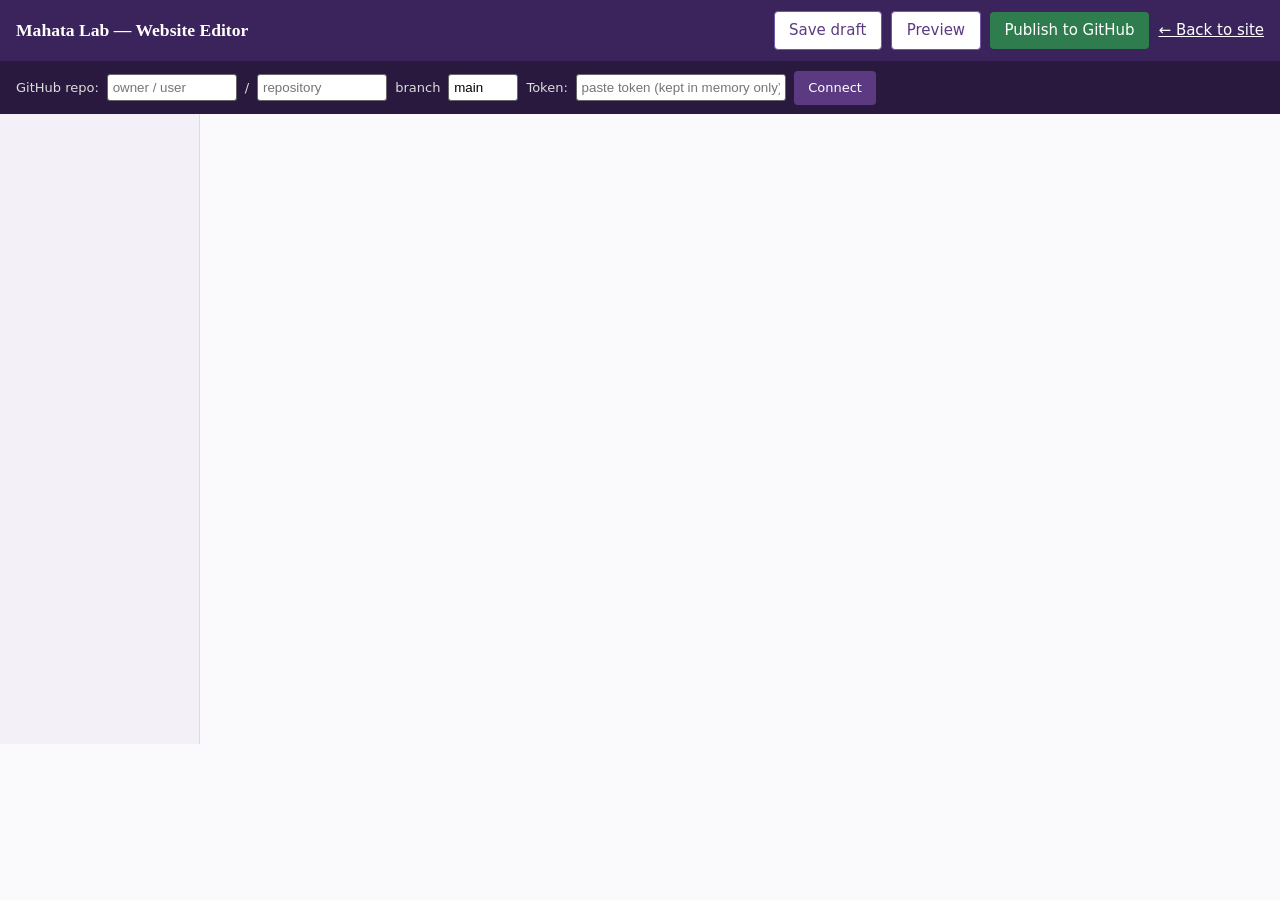
==== commit 8997954f: "Add files via upload" ====
--- a/index.html
+++ b/index.html
@@ -1,27 +1,41 @@
 <!DOCTYPE html>
-<html lang="en">
-<head>
-<meta charset="utf-8">
-<meta name="viewport" content="width=device-width, initial-scale=1">
-<title>Mahata Lab</title>
-<meta name="description" content="Mahata Lab — Bacteria and Phage Genetics Lab, NISER Bhubaneswar.">
-<link rel="icon" id="favicon" href="data:,">
-<link rel="preconnect" href="https://fonts.googleapis.com"><link rel="preconnect" href="https://fonts.gstatic.com" crossorigin>
-<link rel="stylesheet" href="https://fonts.googleapis.com/css2?family=Montserrat:wght@400;500;600;700&family=Caveat:wght@500&display=swap">
-<link rel="stylesheet" href="css/style.css">
-</head>
-<body>
-<a class="skip" href="#app">Skip to content</a>
-<header class="site-header">
-  <div class="wrap bar">
-    <a class="brand" href="#/" id="brand"></a>
-    <button class="nav-toggle" aria-expanded="false" aria-controls="nav" aria-label="Menu"><span></span></button>
-    <nav id="nav" aria-label="Main"></nav>
-  </div>
-</header>
-<main id="app" tabindex="-1"></main>
-<footer class="site-footer"><div class="wrap" id="foot"></div><a class="edit" href="admin/">Edit Website</a></footer>
-<script src="content/site.js"></script>
-<script src="js/app.js"></script>
-</body>
-</html>
+<html lang="en"><head><meta charset="utf-8"><meta name="viewport" content="width=device-width, initial-scale=1">
+<title>Mahata Lab — Website Editor</title><meta name="robots" content="noindex">
+<style>
+:root{--plum:#3B245C;--purple:#5B3A82;--violet:#7656A6;--pale:#F3F0F8;--text:#242129}
+*{box-sizing:border-box}body{margin:0;font:15px/1.5 system-ui,sans-serif;color:var(--text);background:#FAFAFC}
+header{background:var(--plum);color:#fff;padding:.7rem 1rem;display:flex;flex-wrap:wrap;gap:.6rem;align-items:center}
+header h1{font:600 1.1rem Georgia,serif;margin:0 auto 0 0}
+button{background:var(--purple);color:#fff;border:0;border-radius:4px;padding:.45rem .9rem;cursor:pointer;font:inherit}button:hover{background:var(--violet)}
+button.g{background:#fff;color:var(--purple);border:1px solid var(--violet)}button.d{background:#fff;color:#a12;border:1px solid #c88}
+#pub{background:#2f7d4f}#pub:hover{background:#256a41}
+#conn{background:#2A193F;color:#ddd;padding:.6rem 1rem;display:flex;flex-wrap:wrap;gap:.5rem;align-items:center;font-size:13px}
+#conn input{padding:.3rem;border:1px solid #666;border-radius:3px;width:130px}#conn input[type=password]{width:210px}
+#st{padding:.4rem 1rem;background:#fff8dc;display:none}#st.on{display:block}
+main{display:grid;grid-template-columns:200px 1fr;min-height:70vh}
+aside{background:var(--pale);padding:1rem;border-right:1px solid #ddd}aside button{display:block;width:100%;text-align:left;background:none;color:var(--plum);margin-bottom:2px}
+aside button.on{background:var(--plum);color:#fff}
+#form{padding:1.2rem;max-width:860px}
+fieldset{border:1px solid #d8d0e8;border-radius:6px;margin:.8rem 0;padding:.6rem .9rem}legend{font-weight:600;color:var(--plum);padding:0 .4rem}
+.f{margin:.6rem 0}.f>label{display:block;font-weight:600;font-size:13px;color:var(--purple)}
+.f input:not([type=file]):not([type=color]),.f textarea,.f select{width:100%;padding:.4rem;border:1px solid #bbb;border-radius:4px;font:inherit}
+.f textarea{min-height:80px}
+details{border:1px solid #d8d0e8;border-radius:6px;margin:.5rem 0;background:#fff}details>summary{padding:.5rem .8rem;cursor:pointer;font-weight:600;display:flex;gap:.3rem;align-items:center}
+details>summary span{margin-right:auto}details>summary button{padding:.1rem .5rem}details>div{padding:0 .9rem .6rem}
+.tb{display:flex;flex-wrap:wrap;gap:.3rem;align-items:center;background:var(--pale);padding:.3rem;border:1px solid #bbb;border-bottom:0;border-radius:4px 4px 0 0}
+.tb button{padding:.1rem .6rem}.tb label{font-size:12px;display:flex;gap:.2rem;align-items:center}
+.ed{min-height:100px;border:1px solid #bbb;border-radius:0 0 4px 4px;padding:.5rem;background:#fff}
+.tb select{width:auto!important}.th{max-height:110px;display:block;margin:.3rem 0;border:1px solid #ddd}
+#pv{position:fixed;inset:0;background:rgba(0,0,0,.6);display:none;z-index:9;padding:2vh 3vw}#pv.on{display:flex;flex-direction:column;gap:.4rem}
+#pv iframe{flex:1;background:#fff;border:0;border-radius:6px}
+@media(max-width:700px){main{grid-template-columns:1fr}aside{display:flex;flex-wrap:wrap;gap:2px}aside button{width:auto}}
+</style></head><body>
+<header><h1>Mahata Lab — Website Editor</h1>
+<button class="g" id="save">Save draft</button><button class="g" id="prev">Preview</button><button id="pub">Publish to GitHub</button><a href="../" style="color:#fff">← Back to site</a></header>
+<div id="conn">GitHub repo: <input id="own" placeholder="owner / user"> / <input id="rep" placeholder="repository"> branch <input id="brn" value="main" style="width:70px">
+Token: <input id="tok" type="password" placeholder="paste token (kept in memory only)" autocomplete="off"><button id="chk">Connect</button></div>
+<div id="st" role="status"></div>
+<main><aside id="nav" aria-label="Sections"></aside><section id="form"></section></main>
+<div id="pv"><button id="pvx">Close preview</button><iframe id="fr" title="Preview"></iframe></div>
+<script src="../content/site.js"></script>
+<script src="editor.js"></script></body></html>
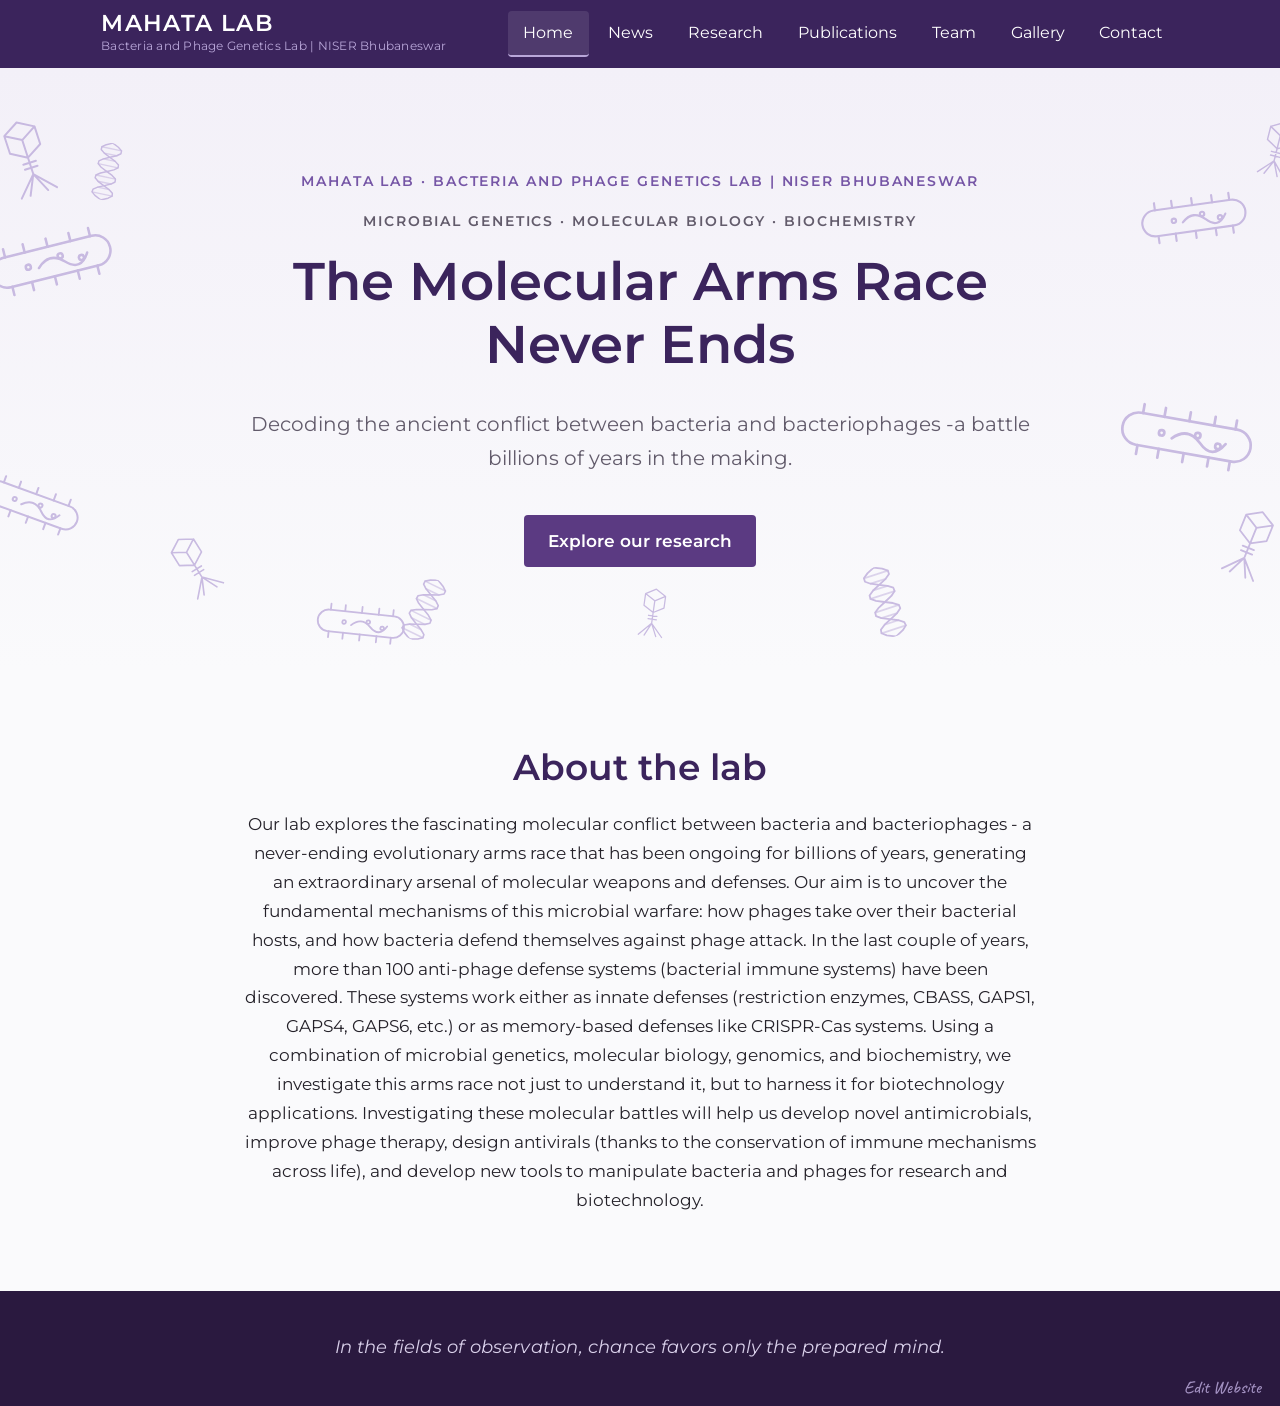
==== commit 61eeb013: "Add files via upload" ====
--- a/index.html
+++ b/index.html
@@ -1,41 +1,27 @@
 <!DOCTYPE html>
-<html lang="en"><head><meta charset="utf-8"><meta name="viewport" content="width=device-width, initial-scale=1">
-<title>Mahata Lab — Website Editor</title><meta name="robots" content="noindex">
-<style>
-:root{--plum:#3B245C;--purple:#5B3A82;--violet:#7656A6;--pale:#F3F0F8;--text:#242129}
-*{box-sizing:border-box}body{margin:0;font:15px/1.5 system-ui,sans-serif;color:var(--text);background:#FAFAFC}
-header{background:var(--plum);color:#fff;padding:.7rem 1rem;display:flex;flex-wrap:wrap;gap:.6rem;align-items:center}
-header h1{font:600 1.1rem Georgia,serif;margin:0 auto 0 0}
-button{background:var(--purple);color:#fff;border:0;border-radius:4px;padding:.45rem .9rem;cursor:pointer;font:inherit}button:hover{background:var(--violet)}
-button.g{background:#fff;color:var(--purple);border:1px solid var(--violet)}button.d{background:#fff;color:#a12;border:1px solid #c88}
-#pub{background:#2f7d4f}#pub:hover{background:#256a41}
-#conn{background:#2A193F;color:#ddd;padding:.6rem 1rem;display:flex;flex-wrap:wrap;gap:.5rem;align-items:center;font-size:13px}
-#conn input{padding:.3rem;border:1px solid #666;border-radius:3px;width:130px}#conn input[type=password]{width:210px}
-#st{padding:.4rem 1rem;background:#fff8dc;display:none}#st.on{display:block}
-main{display:grid;grid-template-columns:200px 1fr;min-height:70vh}
-aside{background:var(--pale);padding:1rem;border-right:1px solid #ddd}aside button{display:block;width:100%;text-align:left;background:none;color:var(--plum);margin-bottom:2px}
-aside button.on{background:var(--plum);color:#fff}
-#form{padding:1.2rem;max-width:860px}
-fieldset{border:1px solid #d8d0e8;border-radius:6px;margin:.8rem 0;padding:.6rem .9rem}legend{font-weight:600;color:var(--plum);padding:0 .4rem}
-.f{margin:.6rem 0}.f>label{display:block;font-weight:600;font-size:13px;color:var(--purple)}
-.f input:not([type=file]):not([type=color]),.f textarea,.f select{width:100%;padding:.4rem;border:1px solid #bbb;border-radius:4px;font:inherit}
-.f textarea{min-height:80px}
-details{border:1px solid #d8d0e8;border-radius:6px;margin:.5rem 0;background:#fff}details>summary{padding:.5rem .8rem;cursor:pointer;font-weight:600;display:flex;gap:.3rem;align-items:center}
-details>summary span{margin-right:auto}details>summary button{padding:.1rem .5rem}details>div{padding:0 .9rem .6rem}
-.tb{display:flex;flex-wrap:wrap;gap:.3rem;align-items:center;background:var(--pale);padding:.3rem;border:1px solid #bbb;border-bottom:0;border-radius:4px 4px 0 0}
-.tb button{padding:.1rem .6rem}.tb label{font-size:12px;display:flex;gap:.2rem;align-items:center}
-.ed{min-height:100px;border:1px solid #bbb;border-radius:0 0 4px 4px;padding:.5rem;background:#fff}
-.tb select{width:auto!important}.th{max-height:110px;display:block;margin:.3rem 0;border:1px solid #ddd}
-#pv{position:fixed;inset:0;background:rgba(0,0,0,.6);display:none;z-index:9;padding:2vh 3vw}#pv.on{display:flex;flex-direction:column;gap:.4rem}
-#pv iframe{flex:1;background:#fff;border:0;border-radius:6px}
-@media(max-width:700px){main{grid-template-columns:1fr}aside{display:flex;flex-wrap:wrap;gap:2px}aside button{width:auto}}
-</style></head><body>
-<header><h1>Mahata Lab — Website Editor</h1>
-<button class="g" id="save">Save draft</button><button class="g" id="prev">Preview</button><button id="pub">Publish to GitHub</button><a href="../" style="color:#fff">← Back to site</a></header>
-<div id="conn">GitHub repo: <input id="own" placeholder="owner / user"> / <input id="rep" placeholder="repository"> branch <input id="brn" value="main" style="width:70px">
-Token: <input id="tok" type="password" placeholder="paste token (kept in memory only)" autocomplete="off"><button id="chk">Connect</button></div>
-<div id="st" role="status"></div>
-<main><aside id="nav" aria-label="Sections"></aside><section id="form"></section></main>
-<div id="pv"><button id="pvx">Close preview</button><iframe id="fr" title="Preview"></iframe></div>
-<script src="../content/site.js"></script>
-<script src="editor.js"></script></body></html>
+<html lang="en">
+<head>
+<meta charset="utf-8">
+<meta name="viewport" content="width=device-width, initial-scale=1">
+<title>Mahata Lab</title>
+<meta name="description" content="Mahata Lab — Bacteria and Phage Genetics Lab, NISER Bhubaneswar.">
+<link rel="icon" id="favicon" href="data:,">
+<link rel="preconnect" href="https://fonts.googleapis.com"><link rel="preconnect" href="https://fonts.gstatic.com" crossorigin>
+<link rel="stylesheet" href="https://fonts.googleapis.com/css2?family=Montserrat:wght@400;500;600;700&family=Caveat:wght@500&display=swap">
+<link rel="stylesheet" href="css/style.css">
+</head>
+<body>
+<a class="skip" href="#app">Skip to content</a>
+<header class="site-header">
+  <div class="wrap bar">
+    <a class="brand" href="#/" id="brand"></a>
+    <button class="nav-toggle" aria-expanded="false" aria-controls="nav" aria-label="Menu"><span></span></button>
+    <nav id="nav" aria-label="Main"></nav>
+  </div>
+</header>
+<main id="app" tabindex="-1"></main>
+<footer class="site-footer"><div class="wrap" id="foot"></div><a class="edit" href="admin/">Edit Website</a></footer>
+<script src="content/site.js"></script>
+<script src="js/app.js"></script>
+</body>
+</html>
--- a/css/style.css
+++ b/css/style.css
@@ -0,0 +1,67 @@
+/* Design only — all text/colours come from content/site.json (colours are overridden at runtime by Site Settings). */
+:root{--plum:#3B245C;--purple:#5B3A82;--violet:#7656A6;--lav:#B9A7D9;--pale:#F3F0F8;--bg:#FAFAFC;--text:#242129;--muted:#625B6B;--footer:#2A193F;--fh:Montserrat,'Segoe UI',system-ui,sans-serif;--fb:Montserrat,'Segoe UI',system-ui,sans-serif}
+*{box-sizing:border-box}html{font-size:17px;scroll-behavior:smooth}
+body{margin:0;background:var(--bg);color:var(--text);font:1rem/1.7 var(--fb)}
+h1,h2,h3{font-family:var(--fh);color:var(--plum);line-height:1.2;margin:0 0 .6em;font-weight:600}
+h1{font-size:clamp(1.9rem,4.6vw,3.1rem)}h2{font-size:clamp(1.5rem,3vw,2.1rem)}h3{font-size:1.25rem;color:var(--purple)}
+a{color:var(--purple)}a:hover{color:var(--violet)}
+:focus-visible{outline:3px solid var(--violet);outline-offset:2px}
+img{max-width:100%;height:auto;display:block}
+.wrap{max-width:1120px;margin:0 auto;padding:0 1.25rem}
+.skip{position:absolute;left:-999px}.skip:focus{left:8px;top:8px;background:#fff;padding:.5rem;z-index:99}
+.site-header{background:var(--plum);position:sticky;top:0;z-index:20}
+.bar{display:flex;align-items:center;justify-content:space-between;min-height:68px;gap:1rem}
+.brand{color:#fff;text-decoration:none;display:flex;align-items:center;gap:.7rem}
+.brand img{height:40px;width:auto}.brand b{font:600 1.35rem var(--fh);letter-spacing:.06em;text-transform:uppercase;display:block;line-height:1.1}
+.brand small{display:block;font-size:.72rem;color:var(--lav);letter-spacing:.02em}
+nav{display:flex;gap:.25rem}nav a{color:#fff;text-decoration:none;padding:.5rem .9rem;border-radius:4px;font-size:.95rem;border-bottom:2px solid transparent}
+nav a:hover,nav a[aria-current]{background:rgba(255,255,255,.1);border-bottom-color:var(--lav);color:#fff}
+.nav-toggle{display:none;background:none;border:1px solid var(--lav);border-radius:4px;width:44px;height:40px;cursor:pointer}
+.nav-toggle span,.nav-toggle span:before,.nav-toggle span:after{display:block;width:20px;height:2px;background:#fff;margin:auto;position:relative;content:""}
+.nav-toggle span:before{top:-6px;position:absolute}.nav-toggle span:after{top:6px;position:absolute}
+.hero{background:linear-gradient(180deg,var(--pale),var(--bg));padding:clamp(3rem,8vw,6rem) 0;position:relative;overflow:hidden}
+.hero .wrap{position:static}.hero .in{max-width:780px;margin:0 auto;text-align:center;position:relative;z-index:1}
+.kicker{font-size:.8rem;letter-spacing:.14em;text-transform:uppercase;color:var(--violet);font-weight:600;margin:0 0 1rem}
+.lead{font-size:1.15rem;color:var(--muted);max-width:60ch;margin-left:auto;margin-right:auto}
+.deco{position:absolute;inset:0;width:100%;height:100%;fill:none;stroke:var(--lav);stroke-width:1.5;stroke-linecap:round;stroke-linejoin:round;opacity:.75;pointer-events:none}
+.btn{display:inline-block;background:var(--purple);color:#fff;padding:.7rem 1.4rem;border-radius:4px;text-decoration:none;font-weight:600;margin-top:1.2rem}
+.btn:hover{background:var(--violet);color:#fff}
+section.s{padding:clamp(2.5rem,6vw,4.5rem) 0}section.alt{background:var(--pale)}
+.sh{display:flex;justify-content:space-between;align-items:baseline;gap:1rem;flex-wrap:wrap;margin-bottom:1.5rem}.sh p{margin:0;color:var(--muted)}
+.sh h2{margin:0}.more{font-weight:600;text-decoration:none}
+.about{display:grid;gap:2rem;grid-template-columns:1fr;text-align:center}.about .prose,.about figure{margin-left:auto;margin-right:auto}.about figure{max-width:640px}
+.prose{max-width:72ch}.prose p{margin:0 0 1em}
+.grid{display:grid;gap:1.4rem;grid-template-columns:repeat(auto-fill,minmax(270px,1fr))}
+.card{background:var(--pale);border:1px solid #e4def0;border-radius:8px;overflow:hidden;display:flex;flex-direction:column}
+.alt .card{background:#fff}
+.card .b{padding:1.2rem 1.3rem 1.4rem}.card h3{margin-bottom:.4em}
+.card .num{color:var(--violet);font-weight:700;font-size:.85rem;letter-spacing:.1em}
+.card img{aspect-ratio:3/2;object-fit:contain;background:#fff;width:100%}
+.clamp{display:-webkit-box;-webkit-line-clamp:4;-webkit-box-orient:vertical;overflow:hidden;color:var(--muted)}
+.meta{font-size:.78rem;letter-spacing:.08em;text-transform:uppercase;color:var(--muted);margin:0 0 .4rem}.meta b{color:var(--violet)}
+.page-h{background:var(--pale);padding:3rem 0 2rem;border-bottom:1px solid #e4def0}.page-h h1{margin:0}
+.theme{padding:3rem 0;border-bottom:1px solid #e4def0}.theme:last-child{border:0}
+.theme .cols{display:grid;gap:2rem;grid-template-columns:1fr 1fr;align-items:center}.theme:nth-child(even) .cols>figure{order:-1}
+figure{margin:0}figure img{border:1px solid #e4def0;border-radius:8px;background:#fff;width:100%}figcaption{font-size:.85rem;color:var(--muted);margin-top:.5rem}
+.sub{border-left:3px solid var(--lav);padding-left:1rem;margin-top:1.4rem}
+.yr{margin-top:2.2rem}.yr h2{border-bottom:2px solid var(--lav);padding-bottom:.3rem}
+.pub{margin:0 0 1.3rem;padding:0;list-style:none}.pub b{color:var(--plum);display:block}.pub .au{color:var(--text);font-size:.94rem}.pub .au strong{color:var(--purple)}
+.pub .v{color:var(--muted);font-style:italic;font-size:.94rem}
+.tag{display:inline-block;background:var(--pale);color:var(--purple);border:1px solid var(--lav);border-radius:99px;padding:0 .6rem;font-size:.75rem;font-style:normal;margin-left:.4rem}
+.person{padding:1.3rem;display:flex;gap:1rem;align-items:flex-start;background:#fff;border:1px solid #e4def0;border-radius:8px}
+.av{flex:none;width:72px;height:72px;border-radius:50%;background:var(--plum);color:var(--lav);display:grid;place-items:center;font:600 1.4rem var(--fh);object-fit:cover}
+.person h3{margin:0}.role{color:var(--violet);font-weight:600;font-size:.9rem;margin:0}.person p{margin:.4rem 0 0;font-size:.92rem;color:var(--muted)}
+.contact{display:grid;gap:1.2rem;grid-template-columns:repeat(auto-fit,minmax(240px,1fr));margin:2rem 0}
+.contact div{border-top:3px solid var(--violet);padding-top:.6rem}.contact h3{font-size:.85rem;text-transform:uppercase;letter-spacing:.1em;color:var(--violet);font-family:var(--fb);margin:0}
+.join{background:var(--pale);border-radius:8px;padding:2rem}
+.site-footer{background:var(--footer);color:#d9d0ea;padding:2.4rem 0 2.6rem;font-size:.9rem;position:relative;text-align:center}.site-footer .quote{font-size:1.05rem;font-style:italic;letter-spacing:.01em;margin:0 auto;max-width:60ch}.site-footer .soc{margin-top:.8rem}.site-footer .edit{position:absolute;right:1.1rem;bottom:.5rem;font:500 1.05rem Caveat,'Segoe Print','Bradley Hand',cursive;color:var(--lav);text-decoration:none;opacity:.85}.site-footer .edit:hover{opacity:1;text-decoration:underline}.site-footer a{color:var(--lav)}
+.site-footer p{margin:.2rem 0}
+.empty{color:var(--muted);text-align:center;padding:2rem;border:1px dashed var(--lav);border-radius:8px}
+@media(max-width:800px){
+ .nav-toggle{display:block}
+ nav{display:none;position:absolute;left:0;right:0;top:100%;background:var(--plum);flex-direction:column;padding:.5rem 1.25rem 1rem}
+ nav.open{display:flex}nav a{padding:.8rem .5rem}
+ .about.has-img,.theme .cols{grid-template-columns:1fr}.theme:nth-child(even) .cols>figure{order:0}
+  .deco{opacity:.45}.person{flex-direction:column}
+}
+@media(prefers-reduced-motion:reduce){html{scroll-behavior:auto}}
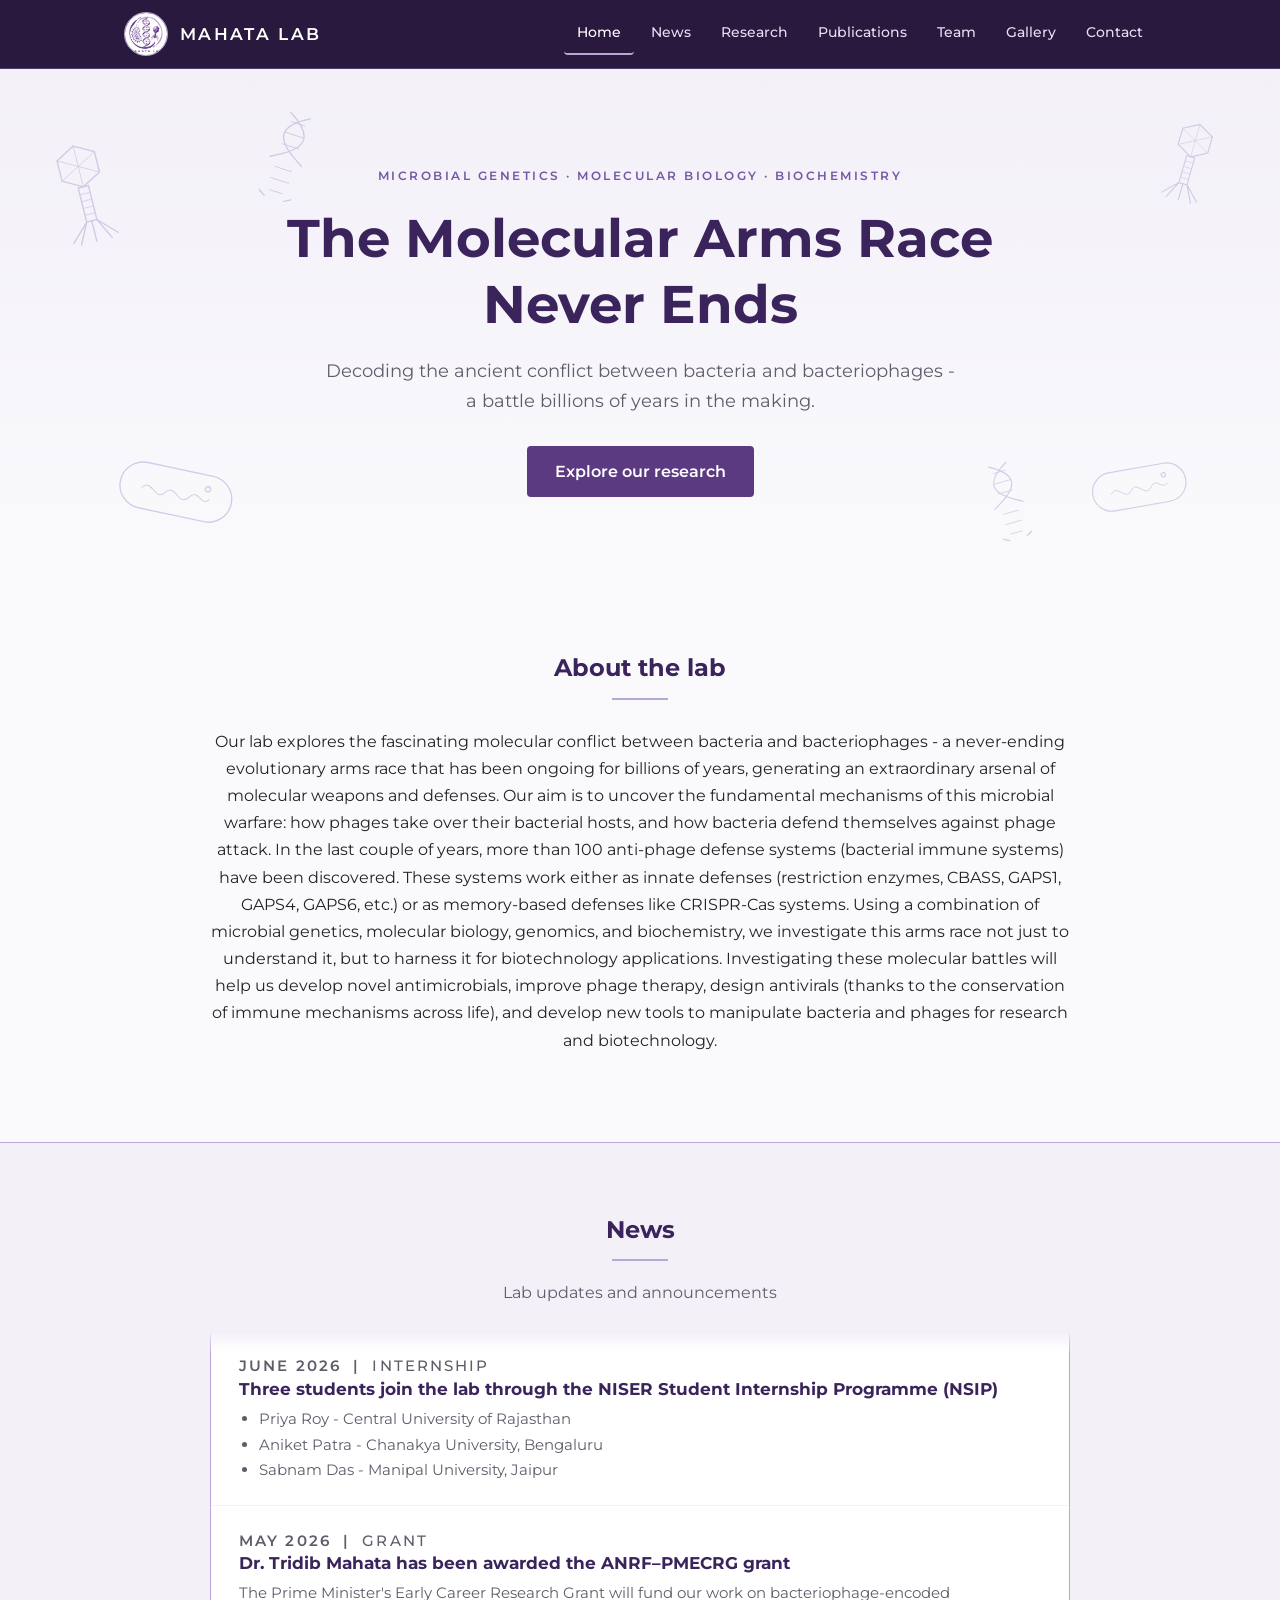
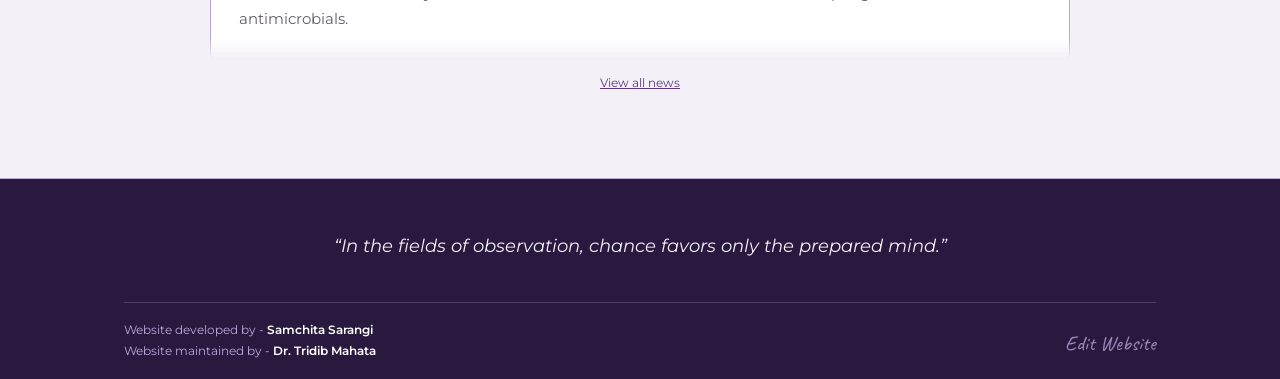
==== commit 0ab04dad: "Add files via upload" ====
--- a/index.html
+++ b/index.html
@@ -3,24 +3,19 @@
 <head>
 <meta charset="utf-8">
 <meta name="viewport" content="width=device-width, initial-scale=1">
-<title>Mahata Lab</title>
-<meta name="description" content="Mahata Lab — Bacteria and Phage Genetics Lab, NISER Bhubaneswar.">
-<link rel="icon" id="favicon" href="data:,">
-<link rel="preconnect" href="https://fonts.googleapis.com"><link rel="preconnect" href="https://fonts.gstatic.com" crossorigin>
-<link rel="stylesheet" href="https://fonts.googleapis.com/css2?family=Montserrat:wght@400;500;600;700&family=Caveat:wght@500&display=swap">
+<title>Mahata Lab — Bacteria and Phage Genetics, NISER Bhubaneswar</title>
+<meta name="description" content="The Mahata Lab at NISER Bhubaneswar studies the molecular arms race between bacteria and bacteriophages.">
+<link rel="icon" href="assets/img/mahata-lab-logo.jpg">
+<link rel="preconnect" href="https://fonts.googleapis.com">
+<link rel="preconnect" href="https://fonts.gstatic.com" crossorigin>
+<link href="https://fonts.googleapis.com/css2?family=Caveat:wght@500&family=Montserrat:wght@400;500;600;700&display=swap" rel="stylesheet">
 <link rel="stylesheet" href="css/style.css">
 </head>
 <body>
-<a class="skip" href="#app">Skip to content</a>
-<header class="site-header">
-  <div class="wrap bar">
-    <a class="brand" href="#/" id="brand"></a>
-    <button class="nav-toggle" aria-expanded="false" aria-controls="nav" aria-label="Menu"><span></span></button>
-    <nav id="nav" aria-label="Main"></nav>
-  </div>
-</header>
-<main id="app" tabindex="-1"></main>
-<footer class="site-footer"><div class="wrap" id="foot"></div><a class="edit" href="admin/">Edit Website</a></footer>
+<a class="skip" href="#main">Skip to content</a>
+<header class="site-header" id="header"></header>
+<main id="main" tabindex="-1"></main>
+<footer class="site-footer" id="footer"></footer>
 <script src="content/site.js"></script>
 <script src="js/app.js"></script>
 </body>
--- a/css/style.css
+++ b/css/style.css
@@ -1,67 +1,124 @@
-/* Design only — all text/colours come from content/site.json (colours are overridden at runtime by Site Settings). */
-:root{--plum:#3B245C;--purple:#5B3A82;--violet:#7656A6;--lav:#B9A7D9;--pale:#F3F0F8;--bg:#FAFAFC;--text:#242129;--muted:#625B6B;--footer:#2A193F;--fh:Montserrat,'Segoe UI',system-ui,sans-serif;--fb:Montserrat,'Segoe UI',system-ui,sans-serif}
-*{box-sizing:border-box}html{font-size:17px;scroll-behavior:smooth}
-body{margin:0;background:var(--bg);color:var(--text);font:1rem/1.7 var(--fb)}
-h1,h2,h3{font-family:var(--fh);color:var(--plum);line-height:1.2;margin:0 0 .6em;font-weight:600}
-h1{font-size:clamp(1.9rem,4.6vw,3.1rem)}h2{font-size:clamp(1.5rem,3vw,2.1rem)}h3{font-size:1.25rem;color:var(--purple)}
-a{color:var(--purple)}a:hover{color:var(--violet)}
-:focus-visible{outline:3px solid var(--violet);outline-offset:2px}
+:root{
+  --deep-plum:#3B245C;--purple:#5B3A82;--violet:#7656A6;--lavender:#B9A7D9;--pale:#F3F0F8;--off:#FAFAFC;
+  --charcoal:#242129;--slate:#625B6B;--footer:#2A193F;--header:#2A193F;
+  --font:'Montserrat',system-ui,-apple-system,'Segoe UI',Roboto,Arial,sans-serif;--hand:'Caveat','Segoe Script','Bradley Hand',cursive;
+  --line:1px solid var(--lavender);
+}
+*{box-sizing:border-box}
+html{scroll-behavior:smooth}
+body{margin:0;font-family:var(--font);color:var(--charcoal);background:var(--off);line-height:1.7;font-size:16px}
 img{max-width:100%;height:auto;display:block}
-.wrap{max-width:1120px;margin:0 auto;padding:0 1.25rem}
-.skip{position:absolute;left:-999px}.skip:focus{left:8px;top:8px;background:#fff;padding:.5rem;z-index:99}
-.site-header{background:var(--plum);position:sticky;top:0;z-index:20}
-.bar{display:flex;align-items:center;justify-content:space-between;min-height:68px;gap:1rem}
-.brand{color:#fff;text-decoration:none;display:flex;align-items:center;gap:.7rem}
-.brand img{height:40px;width:auto}.brand b{font:600 1.35rem var(--fh);letter-spacing:.06em;text-transform:uppercase;display:block;line-height:1.1}
-.brand small{display:block;font-size:.72rem;color:var(--lav);letter-spacing:.02em}
-nav{display:flex;gap:.25rem}nav a{color:#fff;text-decoration:none;padding:.5rem .9rem;border-radius:4px;font-size:.95rem;border-bottom:2px solid transparent}
-nav a:hover,nav a[aria-current]{background:rgba(255,255,255,.1);border-bottom-color:var(--lav);color:#fff}
-.nav-toggle{display:none;background:none;border:1px solid var(--lav);border-radius:4px;width:44px;height:40px;cursor:pointer}
-.nav-toggle span,.nav-toggle span:before,.nav-toggle span:after{display:block;width:20px;height:2px;background:#fff;margin:auto;position:relative;content:""}
-.nav-toggle span:before{top:-6px;position:absolute}.nav-toggle span:after{top:6px;position:absolute}
-.hero{background:linear-gradient(180deg,var(--pale),var(--bg));padding:clamp(3rem,8vw,6rem) 0;position:relative;overflow:hidden}
-.hero .wrap{position:static}.hero .in{max-width:780px;margin:0 auto;text-align:center;position:relative;z-index:1}
-.kicker{font-size:.8rem;letter-spacing:.14em;text-transform:uppercase;color:var(--violet);font-weight:600;margin:0 0 1rem}
-.lead{font-size:1.15rem;color:var(--muted);max-width:60ch;margin-left:auto;margin-right:auto}
-.deco{position:absolute;inset:0;width:100%;height:100%;fill:none;stroke:var(--lav);stroke-width:1.5;stroke-linecap:round;stroke-linejoin:round;opacity:.75;pointer-events:none}
-.btn{display:inline-block;background:var(--purple);color:#fff;padding:.7rem 1.4rem;border-radius:4px;text-decoration:none;font-weight:600;margin-top:1.2rem}
-.btn:hover{background:var(--violet);color:#fff}
-section.s{padding:clamp(2.5rem,6vw,4.5rem) 0}section.alt{background:var(--pale)}
-.sh{display:flex;justify-content:space-between;align-items:baseline;gap:1rem;flex-wrap:wrap;margin-bottom:1.5rem}.sh p{margin:0;color:var(--muted)}
-.sh h2{margin:0}.more{font-weight:600;text-decoration:none}
-.about{display:grid;gap:2rem;grid-template-columns:1fr;text-align:center}.about .prose,.about figure{margin-left:auto;margin-right:auto}.about figure{max-width:640px}
-.prose{max-width:72ch}.prose p{margin:0 0 1em}
-.grid{display:grid;gap:1.4rem;grid-template-columns:repeat(auto-fill,minmax(270px,1fr))}
-.card{background:var(--pale);border:1px solid #e4def0;border-radius:8px;overflow:hidden;display:flex;flex-direction:column}
-.alt .card{background:#fff}
-.card .b{padding:1.2rem 1.3rem 1.4rem}.card h3{margin-bottom:.4em}
-.card .num{color:var(--violet);font-weight:700;font-size:.85rem;letter-spacing:.1em}
-.card img{aspect-ratio:3/2;object-fit:contain;background:#fff;width:100%}
-.clamp{display:-webkit-box;-webkit-line-clamp:4;-webkit-box-orient:vertical;overflow:hidden;color:var(--muted)}
-.meta{font-size:.78rem;letter-spacing:.08em;text-transform:uppercase;color:var(--muted);margin:0 0 .4rem}.meta b{color:var(--violet)}
-.page-h{background:var(--pale);padding:3rem 0 2rem;border-bottom:1px solid #e4def0}.page-h h1{margin:0}
-.theme{padding:3rem 0;border-bottom:1px solid #e4def0}.theme:last-child{border:0}
-.theme .cols{display:grid;gap:2rem;grid-template-columns:1fr 1fr;align-items:center}.theme:nth-child(even) .cols>figure{order:-1}
-figure{margin:0}figure img{border:1px solid #e4def0;border-radius:8px;background:#fff;width:100%}figcaption{font-size:.85rem;color:var(--muted);margin-top:.5rem}
-.sub{border-left:3px solid var(--lav);padding-left:1rem;margin-top:1.4rem}
-.yr{margin-top:2.2rem}.yr h2{border-bottom:2px solid var(--lav);padding-bottom:.3rem}
-.pub{margin:0 0 1.3rem;padding:0;list-style:none}.pub b{color:var(--plum);display:block}.pub .au{color:var(--text);font-size:.94rem}.pub .au strong{color:var(--purple)}
-.pub .v{color:var(--muted);font-style:italic;font-size:.94rem}
-.tag{display:inline-block;background:var(--pale);color:var(--purple);border:1px solid var(--lav);border-radius:99px;padding:0 .6rem;font-size:.75rem;font-style:normal;margin-left:.4rem}
-.person{padding:1.3rem;display:flex;gap:1rem;align-items:flex-start;background:#fff;border:1px solid #e4def0;border-radius:8px}
-.av{flex:none;width:72px;height:72px;border-radius:50%;background:var(--plum);color:var(--lav);display:grid;place-items:center;font:600 1.4rem var(--fh);object-fit:cover}
-.person h3{margin:0}.role{color:var(--violet);font-weight:600;font-size:.9rem;margin:0}.person p{margin:.4rem 0 0;font-size:.92rem;color:var(--muted)}
-.contact{display:grid;gap:1.2rem;grid-template-columns:repeat(auto-fit,minmax(240px,1fr));margin:2rem 0}
-.contact div{border-top:3px solid var(--violet);padding-top:.6rem}.contact h3{font-size:.85rem;text-transform:uppercase;letter-spacing:.1em;color:var(--violet);font-family:var(--fb);margin:0}
-.join{background:var(--pale);border-radius:8px;padding:2rem}
-.site-footer{background:var(--footer);color:#d9d0ea;padding:2.4rem 0 2.6rem;font-size:.9rem;position:relative;text-align:center}.site-footer .quote{font-size:1.05rem;font-style:italic;letter-spacing:.01em;margin:0 auto;max-width:60ch}.site-footer .soc{margin-top:.8rem}.site-footer .edit{position:absolute;right:1.1rem;bottom:.5rem;font:500 1.05rem Caveat,'Segoe Print','Bradley Hand',cursive;color:var(--lav);text-decoration:none;opacity:.85}.site-footer .edit:hover{opacity:1;text-decoration:underline}.site-footer a{color:var(--lav)}
-.site-footer p{margin:.2rem 0}
-.empty{color:var(--muted);text-align:center;padding:2rem;border:1px dashed var(--lav);border-radius:8px}
-@media(max-width:800px){
- .nav-toggle{display:block}
- nav{display:none;position:absolute;left:0;right:0;top:100%;background:var(--plum);flex-direction:column;padding:.5rem 1.25rem 1rem}
- nav.open{display:flex}nav a{padding:.8rem .5rem}
- .about.has-img,.theme .cols{grid-template-columns:1fr}.theme:nth-child(even) .cols>figure{order:0}
-  .deco{opacity:.45}.person{flex-direction:column}
+a{color:var(--purple)}
+h1,h2,h3{color:var(--deep-plum);line-height:1.25;margin:0 0 .6em}
+.skip{position:absolute;left:-999px;top:0;background:#fff;padding:8px 14px;z-index:100}.skip:focus{left:8px;top:8px}
+:focus-visible{outline:2px solid var(--violet);outline-offset:2px}
+.wrap{max-width:1080px;margin:0 auto;padding:0 24px}
+
+/* Header — dark */
+.site-header{background:var(--header);position:sticky;top:0;z-index:50;border-bottom:1px solid rgba(185,167,217,.25)}
+.site-header .wrap{display:flex;align-items:center;justify-content:space-between;gap:16px;min-height:68px}
+.brand{display:flex;align-items:center;gap:12px;text-decoration:none;color:#fff}
+.brand img{width:44px;height:44px;border-radius:50%;background:#fff;border:1px solid var(--lavender);object-fit:cover}
+.brand b{font-size:1.05rem;letter-spacing:.14em;text-transform:uppercase;font-weight:600}
+.nav{display:flex;gap:4px;list-style:none;margin:0;padding:0}
+.nav a{display:block;padding:8px 13px;color:#E6DEF3;text-decoration:none;font-size:.88rem;font-weight:500;border-radius:4px;border-bottom:2px solid transparent}
+.nav a:hover{color:#fff;background:rgba(185,167,217,.14)}
+.nav a[aria-current=page]{color:#fff;border-bottom-color:var(--lavender)}
+.menu-btn{display:none;background:none;border:1px solid var(--lavender);color:#fff;border-radius:4px;padding:6px 12px;font:inherit;cursor:pointer}
+
+/* Hero */
+.hero{position:relative;overflow:hidden;text-align:center;background:linear-gradient(180deg,var(--pale),var(--off));padding:96px 0 84px}
+.hero .wrap{position:relative;z-index:2;max-width:820px}
+.eyebrow{font-size:.78rem;letter-spacing:.2em;text-transform:uppercase;color:var(--violet);font-weight:600;margin:0 0 20px}
+.hero h1{font-size:clamp(2rem,5vw,3.3rem);font-weight:700;margin:0 auto 18px;text-align:center}
+.hero p.sub{color:var(--slate);font-size:1.1rem;max-width:640px;margin:0 auto 30px;text-align:center}
+.btn{display:inline-block;background:var(--purple);color:#fff;text-decoration:none;font-weight:600;padding:12px 28px;border-radius:4px;transition:background .2s}
+.btn:hover{background:var(--deep-plum)}
+.deco{position:absolute;z-index:1;color:var(--lavender);opacity:.55;pointer-events:none}
+
+/* Sections */
+section.block{padding:72px 0}main{min-height:60vh}
+.center{text-align:center}
+.rule{width:56px;height:2px;background:var(--lavender);margin:0 auto 28px;border:0}
+.prose{max-width:860px;margin:0 auto}
+.prose p{margin:0 0 1em;color:var(--charcoal)}
+.page-head{background:var(--pale);padding:56px 0 40px;text-align:center;border-bottom:var(--line)}
+.page-head h1{font-size:2.2rem;margin:0}
+.page-head p{color:var(--slate);margin:.5em 0 0}
+
+/* News */
+.news-home{background:var(--pale);border-top:var(--line);border-bottom:var(--line)}
+.ticker{text-align:left;position:relative;height:330px;overflow:hidden;max-width:860px;margin:0 auto;border:var(--line);border-radius:6px;background:#fff;
+  -webkit-mask-image:linear-gradient(transparent,#000 7%,#000 93%,transparent);mask-image:linear-gradient(transparent,#000 7%,#000 93%,transparent)}
+.ticker-track{animation:scrollUp var(--dur,22s) linear infinite}
+.ticker:hover .ticker-track,.ticker:focus-within .ticker-track{animation-play-state:paused}
+@keyframes scrollUp{from{transform:translateY(0)}to{transform:translateY(-50%)}}
+.news-item{padding:22px 28px;border-bottom:1px solid var(--pale)}
+.news-meta{font-size:.74rem;letter-spacing:.14em;font-weight:600;color:var(--violet);margin:0 0 6px}
+.news-meta span{color:var(--slate);font-weight:500}
+.news-item h3{font-size:1.05rem;margin:0 0 6px}
+.news-item p,.news-item ul{margin:0;color:var(--slate);font-size:.94rem}.news-item ul{padding-left:20px}
+.ticker-note{text-align:center;font-size:.78rem;color:var(--slate);margin-top:12px}
+.news-list .news-item{background:#fff;border:var(--line);border-radius:6px;margin-bottom:18px}
+@media(prefers-reduced-motion:reduce){.ticker{height:auto;max-height:340px;overflow:auto}.ticker-track{animation:none}.ticker-track .dup{display:none}}
+
+/* Research */
+.theme{display:grid;grid-template-columns:1fr 1fr;gap:44px;align-items:center;padding:48px 0;border-bottom:1px solid var(--pale)}
+.theme:nth-child(even) .theme-img{order:2}
+.theme-img img{border:1px solid var(--lavender);border-radius:6px;background:#fff;width:100%}
+.num{font-size:.85rem;letter-spacing:.2em;color:var(--violet);font-weight:600}
+.theme h2{font-size:1.5rem;margin:.2em 0 .7em}
+.theme p{color:var(--slate);margin:0 0 1em}
+
+/* Publications */
+.year{font-size:1.3rem;color:var(--purple);margin:44px 0 14px;padding-bottom:6px;border-bottom:var(--line)}
+.pub{padding:14px 0;border-bottom:1px solid var(--pale)}
+.pub h3{font-size:.98rem;font-weight:600;margin:0 0 4px}
+.pub .au{font-size:.88rem;color:var(--slate);margin:0}
+.pub .au strong{color:var(--deep-plum)}
+.pub .ve{font-size:.88rem;font-style:italic;color:var(--purple);margin:2px 0 0}
+.pub .nt{font-size:.8rem;color:var(--slate);font-style:italic;margin:2px 0 0}
+.tag{display:inline-block;font-size:.66rem;letter-spacing:.1em;text-transform:uppercase;border:1px solid var(--lavender);color:var(--violet);border-radius:3px;padding:1px 7px;margin-left:8px;vertical-align:middle;font-weight:600}
+
+/* Team */
+.group h2{font-size:1.2rem;color:var(--purple);margin:44px 0 20px;padding-bottom:6px;border-bottom:var(--line)}
+.cards{display:grid;grid-template-columns:repeat(auto-fill,minmax(230px,1fr));gap:24px}
+.card{background:#fff;border:var(--line);border-radius:6px;overflow:hidden;text-align:center}
+.card img{width:100%;aspect-ratio:1/1;object-fit:cover;border-bottom:var(--line)}
+.card .ph{aspect-ratio:1/1;background:var(--pale);display:grid;place-items:center;font-size:2.4rem;color:var(--lavender);border-bottom:var(--line)}
+.card div.t{padding:16px 16px 20px}.card h3{font-size:1.02rem;margin:0 0 2px}
+.card .role{font-size:.82rem;color:var(--violet);font-weight:600;margin:0 0 6px}
+.card .deg{font-size:.84rem;color:var(--slate);margin:0 0 6px}
+.card a{font-size:.82rem;word-break:break-all}
+.pi{display:grid;grid-template-columns:240px 1fr;gap:32px;align-items:center;background:#fff;border:var(--line);border-radius:6px;padding:24px}
+.pi img{border:var(--line);border-radius:6px;aspect-ratio:1/1;object-fit:cover;width:100%}
+.pi h3{font-size:1.4rem;margin:0}.pi .role{color:var(--violet);font-weight:600;margin:0 0 10px}
+.pi p{margin:0 0 6px;color:var(--slate);font-size:.94rem}
+
+/* Gallery / contact */
+.soon{text-align:center;padding:72px 24px;border:1px dashed var(--lavender);border-radius:6px;background:#fff;max-width:640px;margin:0 auto}
+.soon h2{font-size:1.5rem}.soon p{color:var(--slate);margin:0}
+.gal{display:grid;grid-template-columns:repeat(auto-fill,minmax(240px,1fr));gap:18px;margin-top:32px}
+.gal img{border:var(--line);border-radius:6px;width:100%;aspect-ratio:4/3;object-fit:cover}
+.contact-grid{display:grid;grid-template-columns:1fr 1fr;gap:48px}
+.contact-grid dt{font-size:.74rem;letter-spacing:.16em;text-transform:uppercase;color:var(--violet);font-weight:600;margin-top:22px}
+.contact-grid dd{margin:4px 0 0;color:var(--charcoal)}
+.join{background:#fff;border:var(--line);border-radius:6px;padding:30px}.join h2{font-size:1.4rem}.join p{color:var(--slate)}
+.inst{margin-top:28px}.inst img{width:96px;border:0}
+
+/* Footer */
+.site-footer{background:var(--footer);color:#E6DEF3;padding:52px 0 18px;margin-top:0}
+.quote{text-align:center;font-style:italic;font-size:1.12rem;max-width:640px;margin:0 auto 40px;color:#F3F0F8}
+.foot-row{display:flex;justify-content:space-between;align-items:flex-end;gap:16px;border-top:1px solid rgba(185,167,217,.25);padding-top:16px;font-size:.78rem;color:var(--lavender)}
+.credits p{margin:0}.credits b{color:#fff;font-weight:600}
+.edit-link{font-family:var(--hand);font-size:1.3rem;color:var(--lavender);text-decoration:none;opacity:.8}.edit-link:hover{opacity:1;text-decoration:underline}
+
+@media(max-width:820px){
+  .menu-btn{display:block}
+  .nav{display:none;position:absolute;left:0;right:0;top:100%;background:var(--header);flex-direction:column;padding:8px 24px 16px;border-bottom:1px solid rgba(185,167,217,.25)}
+  .nav.open{display:flex}
+  .theme,.contact-grid,.pi{grid-template-columns:1fr}.theme:nth-child(even) .theme-img{order:0}
+  .pi{text-align:center}.pi img{max-width:240px;margin:0 auto}
+  .hero{padding:72px 0 64px}.deco.hide-m{display:none}
+  .foot-row{flex-direction:column;align-items:center;text-align:center}
 }
-@media(prefers-reduced-motion:reduce){html{scroll-behavior:auto}}
